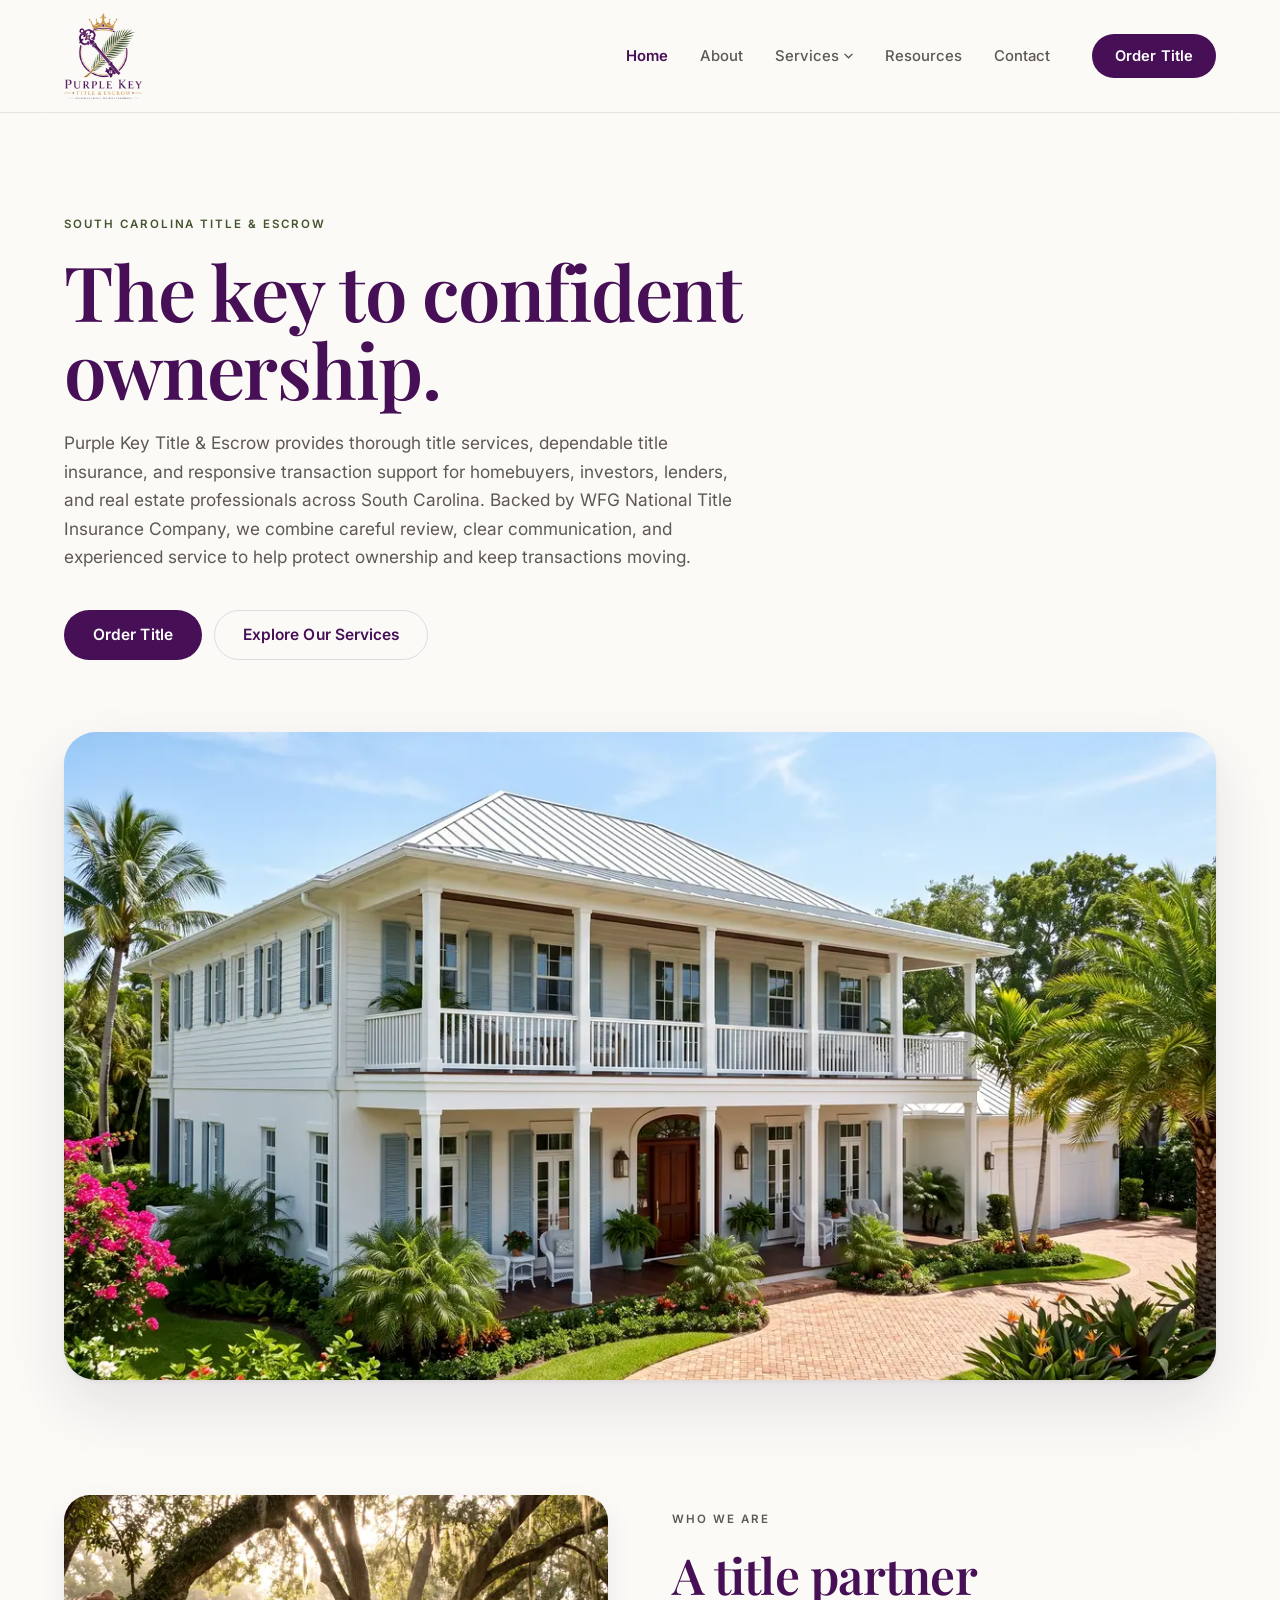
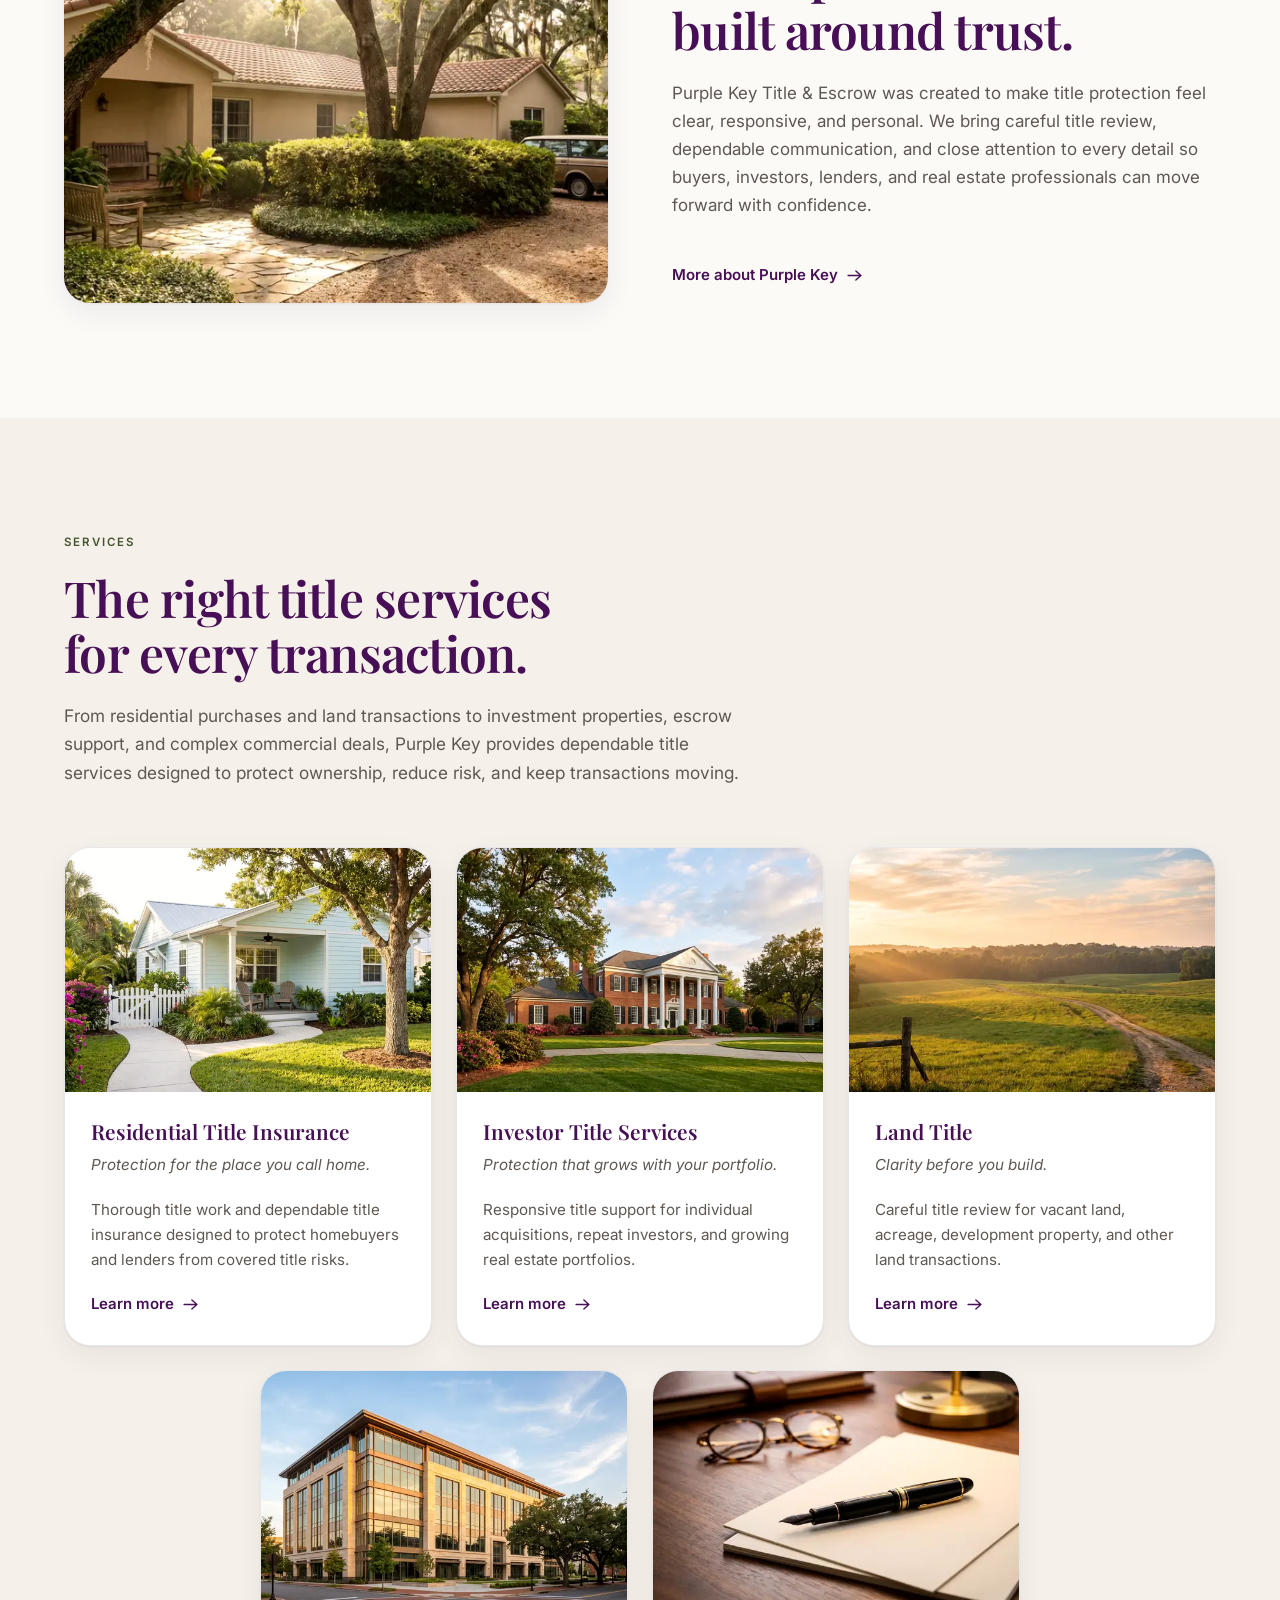
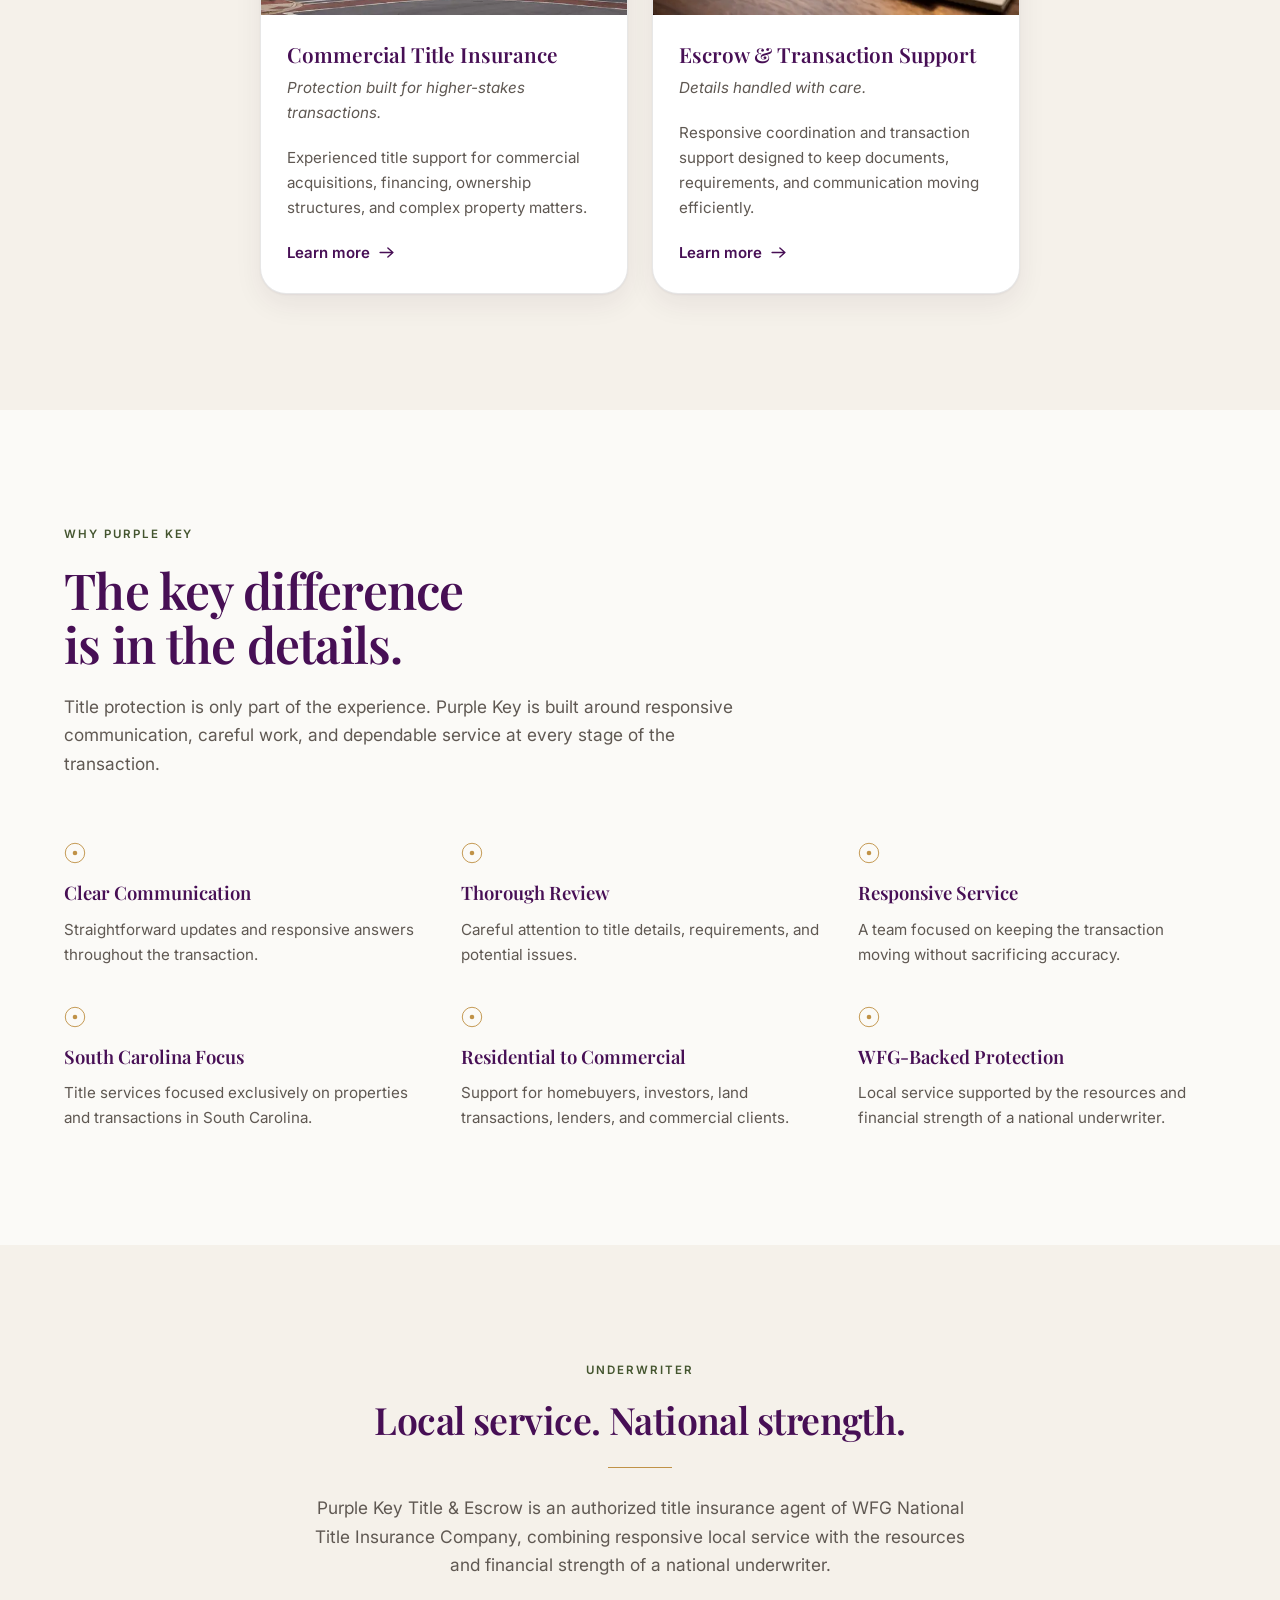
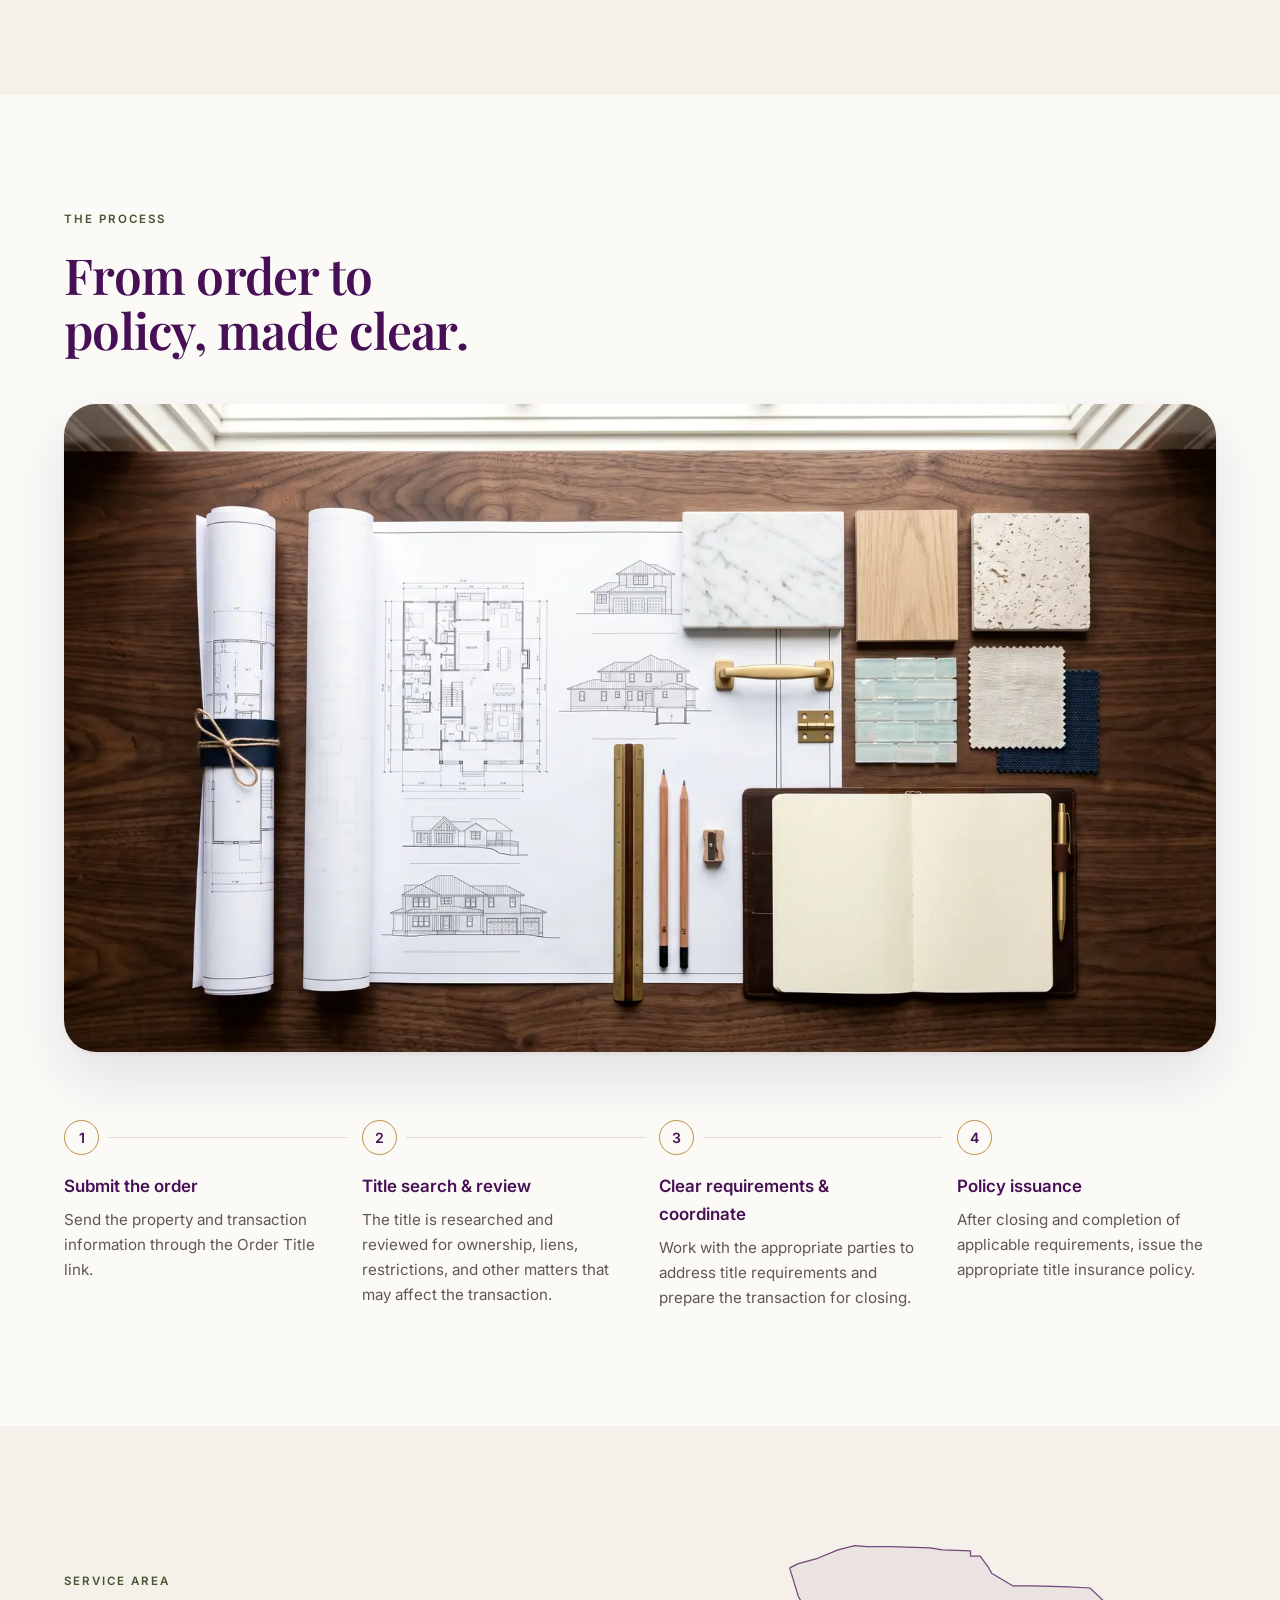
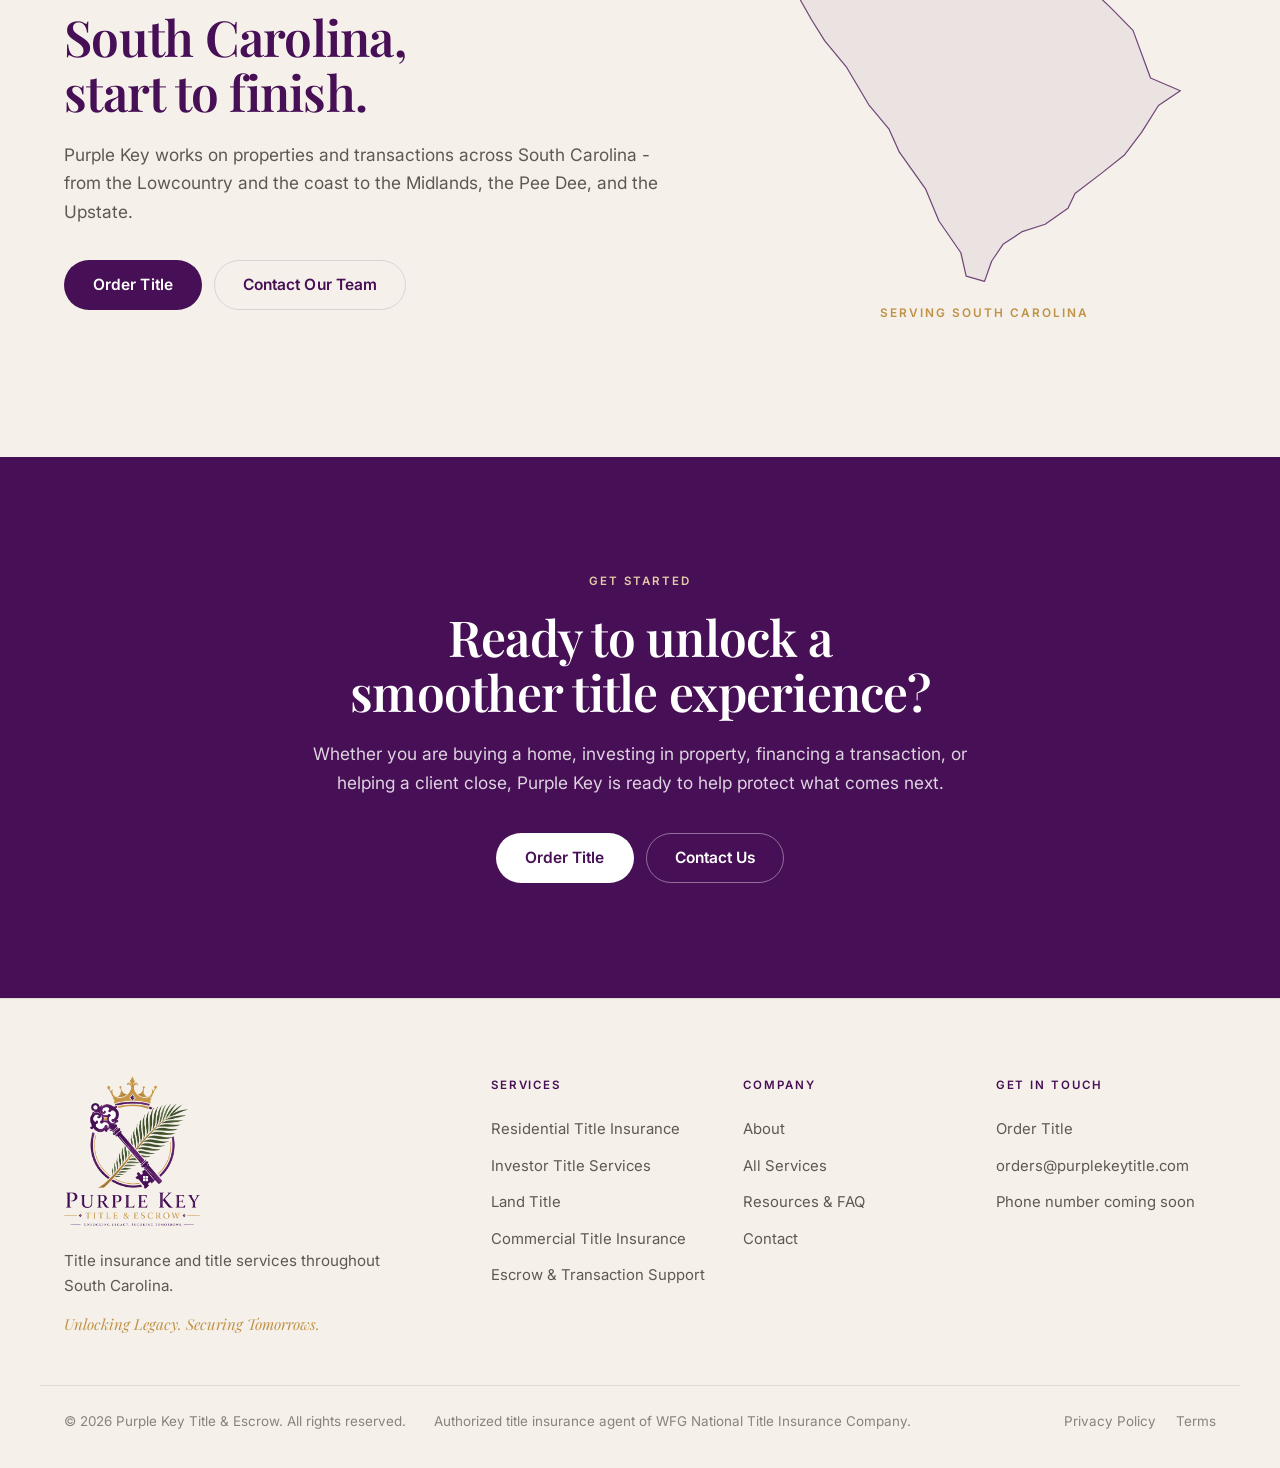
==== index.html @ 06367ff3 "Purple Key Title & Escrow — initial build South Carolina title agency site, built to the client deve" ====
<!DOCTYPE html>
<html lang="en">
<head>
<meta charset="utf-8">
<meta name="viewport" content="width=device-width, initial-scale=1">
<title>Purple Key Title &amp; Escrow | South Carolina Title Insurance</title>
<meta name="description" content="Purple Key Title &amp; Escrow provides title insurance and title services for homebuyers, investors, lenders, land, and commercial transactions throughout South Carolina.">
<link rel="canonical" href="https://purplekeytitle.com/">
<meta name="theme-color" content="#FBFAF7">
<meta property="og:type" content="website">
<meta property="og:site_name" content="Purple Key Title & Escrow">
<meta property="og:title" content="Purple Key Title &amp; Escrow | South Carolina Title Insurance">
<meta property="og:description" content="Purple Key Title &amp; Escrow provides title insurance and title services for homebuyers, investors, lenders, land, and commercial transactions throughout South Carolina.">
<meta property="og:url" content="https://purplekeytitle.com/">
<meta property="og:image" content="https://purplekeytitle.com/assets/img/og.jpg">
<meta name="twitter:card" content="summary_large_image">
<link rel="icon" href="assets/img/favicon.ico" sizes="any">
<link rel="icon" href="assets/img/icon-32.png" type="image/png">
<link rel="apple-touch-icon" href="assets/img/icon-180.png">
<link rel="manifest" href="site.webmanifest">
<link rel="preconnect" href="https://fonts.googleapis.com">
<link rel="preconnect" href="https://fonts.gstatic.com" crossorigin>
<link rel="stylesheet" href="https://fonts.googleapis.com/css2?family=Playfair+Display:wght@500;600;700&family=Inter:wght@400;500;600&display=swap">
<link rel="stylesheet" href="assets/style.css">
<script type="application/ld+json">{"@context": "https://schema.org", "@type": "ProfessionalService", "name": "Purple Key Title & Escrow", "description": "Title insurance and title services for residential, investor, land and commercial transactions throughout South Carolina.", "url": "https://purplekeytitle.com", "logo": "https://purplekeytitle.com/assets/img/logo-512.png", "image": "https://purplekeytitle.com/assets/img/og.jpg", "email": "orders@purplekeytitle.com", "areaServed": {"@type": "State", "name": "South Carolina"}, "serviceType": ["Residential Title Insurance", "Investor Title Services", "Land Title", "Commercial Title Insurance", "Escrow & Transaction Support"]}</script>
</head>
<body>
<a class="skip" href="#main">Skip to content</a>
<header class="site-head" id="head">
  <div class="wrap head-in">
    <a class="brand" href="index.html" aria-label="Purple Key Title & Escrow - home">
      <img src="assets/img/logo-512.png" alt="Purple Key Title & Escrow" width="463" height="512">
    </a>
    <nav class="nav" aria-label="Primary">
      <a href="index.html" aria-current="page">Home</a><a href="about.html">About</a>
      <div class="has-dd">
        <button class="dd-btn" aria-expanded="false" aria-haspopup="true">Services<svg viewBox="0 0 10 6" aria-hidden="true"><path d="M1 1l4 4 4-4" fill="none" stroke="currentColor" stroke-width="1.4" stroke-linecap="round"/></svg></button>
        <div class="dd" role="menu">
          <a href="services.html" role="menuitem" class="dd-all"><span class="dd-t">All title services</span><span class="dd-d">An overview of everything Purple Key handles.</span></a>
          <a href="residential-title-insurance.html" role="menuitem"><span class="dd-t">Residential Title Insurance</span><span class="dd-d">Protection for the place you call home.</span></a><a href="investor-title-services.html" role="menuitem"><span class="dd-t">Investor Title Services</span><span class="dd-d">Protection that grows with your portfolio.</span></a><a href="land-title.html" role="menuitem"><span class="dd-t">Land Title</span><span class="dd-d">Clarity before you build.</span></a><a href="commercial-title-insurance.html" role="menuitem"><span class="dd-t">Commercial Title Insurance</span><span class="dd-d">Protection built for higher-stakes transactions.</span></a><a href="escrow-transaction-support.html" role="menuitem"><span class="dd-t">Escrow & Transaction Support</span><span class="dd-d">Details handled with care.</span></a>
        </div>
      </div>
      <a href="resources.html">Resources</a><a href="contact.html">Contact</a>
    </nav>
    <a class="btn btn-p head-cta" href="mailto:orders@purplekeytitle.com?subject=Title%20Order%20Request&body=Please%20open%20a%20new%20title%20order.%0A%0AContact%20name%3A%0ACompany%20/%20firm%3A%0AEmail%3A%0APhone%3A%0AProperty%20address%3A%0ACounty%3A%0ATransaction%20type%20%28Purchase%20/%20Refinance%20/%20Cash%20/%20Commercial%20/%20Land%20/%20Other%29%3A%0ARole%20%28Buyer%20/%20Seller%20/%20Realtor%20/%20Lender%20/%20Investor%20/%20Attorney%20/%20Other%29%3A%0ARequested%20service%3A%0ATarget%20closing%20date%3A%0ANotes%20/%20special%20instructions%3A%0A%0AFor%20your%20security%2C%20please%20do%20not%20send%20Social%20Security%20numbers%2C%20bank%20account%0Anumbers%2C%20wire%20instructions%20or%20other%20sensitive%20financial%20details%20by%20email.%0A">Order Title</a>
    <button class="burger" aria-label="Open menu" aria-expanded="false"><span></span><span></span></button>
  </div>
  <div class="mobile" hidden>
    <nav aria-label="Mobile"><a href="index.html">Home</a><a href="about.html">About</a><a href="services.html">Services</a><a class="sub" href="residential-title-insurance.html">Residential Title Insurance</a><a class="sub" href="investor-title-services.html">Investor Title Services</a><a class="sub" href="land-title.html">Land Title</a><a class="sub" href="commercial-title-insurance.html">Commercial Title Insurance</a><a class="sub" href="escrow-transaction-support.html">Escrow & Transaction Support</a><a href="resources.html">Resources</a><a href="contact.html">Contact</a></nav>
    <a class="btn btn-p btn-block" href="mailto:orders@purplekeytitle.com?subject=Title%20Order%20Request&body=Please%20open%20a%20new%20title%20order.%0A%0AContact%20name%3A%0ACompany%20/%20firm%3A%0AEmail%3A%0APhone%3A%0AProperty%20address%3A%0ACounty%3A%0ATransaction%20type%20%28Purchase%20/%20Refinance%20/%20Cash%20/%20Commercial%20/%20Land%20/%20Other%29%3A%0ARole%20%28Buyer%20/%20Seller%20/%20Realtor%20/%20Lender%20/%20Investor%20/%20Attorney%20/%20Other%29%3A%0ARequested%20service%3A%0ATarget%20closing%20date%3A%0ANotes%20/%20special%20instructions%3A%0A%0AFor%20your%20security%2C%20please%20do%20not%20send%20Social%20Security%20numbers%2C%20bank%20account%0Anumbers%2C%20wire%20instructions%20or%20other%20sensitive%20financial%20details%20by%20email.%0A">Order Title</a>
  </div>
</header>
<main id="main">

<section class="hero">
  <div class="wrap">
    <p class="eyebrow">South Carolina Title &amp; Escrow</p>
    <h1 class="h-hero">The key to confident ownership.</h1>
    <p class="lede">Purple Key Title &amp; Escrow provides thorough title services, dependable title
      insurance, and responsive transaction support for homebuyers, investors, lenders, and real estate
      professionals across South Carolina. Backed by WFG National Title Insurance Company, we combine careful review, clear
      communication, and experienced service to help protect ownership and keep transactions moving.</p>
    <div class="btns">
      <a class="btn btn-p" href="mailto:orders@purplekeytitle.com?subject=Title%20Order%20Request&body=Please%20open%20a%20new%20title%20order.%0A%0AContact%20name%3A%0ACompany%20/%20firm%3A%0AEmail%3A%0APhone%3A%0AProperty%20address%3A%0ACounty%3A%0ATransaction%20type%20%28Purchase%20/%20Refinance%20/%20Cash%20/%20Commercial%20/%20Land%20/%20Other%29%3A%0ARole%20%28Buyer%20/%20Seller%20/%20Realtor%20/%20Lender%20/%20Investor%20/%20Attorney%20/%20Other%29%3A%0ARequested%20service%3A%0ATarget%20closing%20date%3A%0ANotes%20/%20special%20instructions%3A%0A%0AFor%20your%20security%2C%20please%20do%20not%20send%20Social%20Security%20numbers%2C%20bank%20account%0Anumbers%2C%20wire%20instructions%20or%20other%20sensitive%20financial%20details%20by%20email.%0A">Order Title</a>
      <a class="btn btn-o" href="services.html">Explore Our Services</a>
    </div>
  </div>
  <div class="wrap hero-media">
    <picture class="hero-img"><source type="image/webp" srcset="assets/img/hero-800.webp 800w, assets/img/hero-1200.webp 1200w, assets/img/hero-1800.webp 1800w" sizes="(max-width: 1240px) 94vw, 1200px"><img src="assets/img/hero-1800.jpg" srcset="assets/img/hero-800.jpg 800w, assets/img/hero-1200.jpg 1200w, assets/img/hero-1800.jpg 1800w" sizes="(max-width: 1240px) 94vw, 1200px" alt="A white South Carolina Lowcountry home with double porches, a standing seam metal roof and a brick paver drive" width="1800" height="1012" fetchpriority="high"></picture>
  </div>
</section>

<section class="sec">
  <div class="wrap split">
    <div class="split-media reveal"><picture class="rounded"><source type="image/webp" srcset="assets/img/about-600.webp 600w, assets/img/about-900.webp 900w, assets/img/about-1400.webp 1400w" sizes="(max-width: 900px) 92vw, 46vw"><img src="assets/img/about-1400.jpg" srcset="assets/img/about-600.jpg 600w, assets/img/about-900.jpg 900w, assets/img/about-1400.jpg 1400w" sizes="(max-width: 900px) 92vw, 46vw" alt="Live oaks draped with Spanish moss shading a South Carolina home on a quiet morning" width="1400" height="1050" loading="lazy" decoding="async"></picture></div>
    <div class="split-copy reveal">
      <p class="eyebrow">Who we are</p>
      <h2 class="h-xl">A title partner built around trust.</h2>
      <p>Purple Key Title &amp; Escrow was created to make title protection feel clear, responsive, and
        personal. We bring careful title review, dependable communication, and close attention to every
        detail so buyers, investors, lenders, and real estate professionals can move forward with
        confidence.</p>
      <a class="arrow link" href="about.html">More about Purple Key<svg viewBox="0 0 16 12" aria-hidden="true"><path d="M9.5 1L15 6l-5.5 5M15 6H1" fill="none" stroke="currentColor" stroke-width="1.5" stroke-linecap="round" stroke-linejoin="round"/></svg></a>
    </div>
  </div>
</section>

<section class="sec band">
  <div class="wrap">
    <p class="eyebrow">Services</p>
    <h2 class="h-xl">The right title services for every transaction.</h2>
    <p class="lede">From residential purchases and land transactions to investment properties, escrow
      support, and complex commercial deals, Purple Key provides dependable title services designed to
      protect ownership, reduce risk, and keep transactions moving.</p>
  </div>
  <div class="wrap svc-grid">
    <a class="svc-card reveal" href="residential-title-insurance.html">
      <picture class="svc-img"><source type="image/webp" srcset="assets/img/residential-600.webp 600w, assets/img/residential-800.webp 800w, assets/img/residential-1200.webp 1200w" sizes="(max-width: 700px) 92vw, (max-width: 1080px) 46vw, 30vw"><img src="assets/img/residential-1200.jpg" srcset="assets/img/residential-600.jpg 600w, assets/img/residential-800.jpg 800w, assets/img/residential-1200.jpg 1200w" sizes="(max-width: 700px) 92vw, (max-width: 1080px) 46vw, 30vw" alt="A pale blue South Carolina cottage with a metal roof, white picket fence and flowering shrubs along the front walk" width="1200" height="800" loading="lazy" decoding="async"></picture>
      <div class="svc-body">
        <h3>Residential Title Insurance</h3>
        <p class="svc-sub">Protection for the place you call home.</p>
        <p>Thorough title work and dependable title insurance designed to protect homebuyers and lenders from covered title risks.</p>
        <span class="arrow">Learn more<svg viewBox="0 0 16 12" aria-hidden="true"><path d="M9.5 1L15 6l-5.5 5M15 6H1" fill="none" stroke="currentColor" stroke-width="1.5" stroke-linecap="round" stroke-linejoin="round"/></svg></span>
      </div>
    </a>
    <a class="svc-card reveal" href="investor-title-services.html">
      <picture class="svc-img"><source type="image/webp" srcset="assets/img/investors-600.webp 600w, assets/img/investors-800.webp 800w, assets/img/investors-1200.webp 1200w" sizes="(max-width: 700px) 92vw, (max-width: 1080px) 46vw, 30vw"><img src="assets/img/investors-1200.jpg" srcset="assets/img/investors-600.jpg 600w, assets/img/investors-800.jpg 800w, assets/img/investors-1200.jpg 1200w" sizes="(max-width: 700px) 92vw, (max-width: 1080px) 46vw, 30vw" alt="A brick South Carolina home with white columns, azaleas in bloom and mature oaks along a circular drive" width="1200" height="800" loading="lazy" decoding="async"></picture>
      <div class="svc-body">
        <h3>Investor Title Services</h3>
        <p class="svc-sub">Protection that grows with your portfolio.</p>
        <p>Responsive title support for individual acquisitions, repeat investors, and growing real estate portfolios.</p>
        <span class="arrow">Learn more<svg viewBox="0 0 16 12" aria-hidden="true"><path d="M9.5 1L15 6l-5.5 5M15 6H1" fill="none" stroke="currentColor" stroke-width="1.5" stroke-linecap="round" stroke-linejoin="round"/></svg></span>
      </div>
    </a>
    <a class="svc-card reveal" href="land-title.html">
      <picture class="svc-img"><source type="image/webp" srcset="assets/img/land-600.webp 600w, assets/img/land-800.webp 800w, assets/img/land-1200.webp 1200w" sizes="(max-width: 700px) 92vw, (max-width: 1080px) 46vw, 30vw"><img src="assets/img/land-1200.jpg" srcset="assets/img/land-600.jpg 600w, assets/img/land-800.jpg 800w, assets/img/land-1200.jpg 1200w" sizes="(max-width: 700px) 92vw, (max-width: 1080px) 46vw, 30vw" alt="Rolling Upstate South Carolina pasture at sunrise with a split-rail fence and a dirt track running toward the treeline" width="1200" height="800" loading="lazy" decoding="async"></picture>
      <div class="svc-body">
        <h3>Land Title</h3>
        <p class="svc-sub">Clarity before you build.</p>
        <p>Careful title review for vacant land, acreage, development property, and other land transactions.</p>
        <span class="arrow">Learn more<svg viewBox="0 0 16 12" aria-hidden="true"><path d="M9.5 1L15 6l-5.5 5M15 6H1" fill="none" stroke="currentColor" stroke-width="1.5" stroke-linecap="round" stroke-linejoin="round"/></svg></span>
      </div>
    </a>
    <a class="svc-card reveal" href="commercial-title-insurance.html">
      <picture class="svc-img"><source type="image/webp" srcset="assets/img/commercial-600.webp 600w, assets/img/commercial-800.webp 800w, assets/img/commercial-1200.webp 1200w" sizes="(max-width: 700px) 92vw, (max-width: 1080px) 46vw, 30vw"><img src="assets/img/commercial-1200.jpg" srcset="assets/img/commercial-600.jpg 600w, assets/img/commercial-800.jpg 800w, assets/img/commercial-1200.jpg 1200w" sizes="(max-width: 700px) 92vw, (max-width: 1080px) 46vw, 30vw" alt="A stone and glass commercial office building on a South Carolina corner at golden hour, framed by mature oaks" width="1200" height="800" loading="lazy" decoding="async"></picture>
      <div class="svc-body">
        <h3>Commercial Title Insurance</h3>
        <p class="svc-sub">Protection built for higher-stakes transactions.</p>
        <p>Experienced title support for commercial acquisitions, financing, ownership structures, and complex property matters.</p>
        <span class="arrow">Learn more<svg viewBox="0 0 16 12" aria-hidden="true"><path d="M9.5 1L15 6l-5.5 5M15 6H1" fill="none" stroke="currentColor" stroke-width="1.5" stroke-linecap="round" stroke-linejoin="round"/></svg></span>
      </div>
    </a>
    <a class="svc-card reveal" href="escrow-transaction-support.html">
      <picture class="svc-img"><source type="image/webp" srcset="assets/img/escrow-600.webp 600w, assets/img/escrow-800.webp 800w, assets/img/escrow-1200.webp 1200w" sizes="(max-width: 700px) 92vw, (max-width: 1080px) 46vw, 30vw"><img src="assets/img/escrow-1200.jpg" srcset="assets/img/escrow-600.jpg 600w, assets/img/escrow-800.jpg 800w, assets/img/escrow-1200.jpg 1200w" sizes="(max-width: 700px) 92vw, (max-width: 1080px) 46vw, 30vw" alt="A fountain pen resting on cream paper beside reading glasses and a brass desk lamp" width="1200" height="800" loading="lazy" decoding="async"></picture>
      <div class="svc-body">
        <h3>Escrow & Transaction Support</h3>
        <p class="svc-sub">Details handled with care.</p>
        <p>Responsive coordination and transaction support designed to keep documents, requirements, and communication moving efficiently.</p>
        <span class="arrow">Learn more<svg viewBox="0 0 16 12" aria-hidden="true"><path d="M9.5 1L15 6l-5.5 5M15 6H1" fill="none" stroke="currentColor" stroke-width="1.5" stroke-linecap="round" stroke-linejoin="round"/></svg></span>
      </div>
    </a>
  </div>
</section>

<section class="sec">
  <div class="wrap">
    <p class="eyebrow">Why Purple Key</p>
    <h2 class="h-xl">The key difference is in the details.</h2>
    <p class="lede">Title protection is only part of the experience. Purple Key is built around
      responsive communication, careful work, and dependable service at every stage of the
      transaction.</p>
  </div>
  <div class="wrap benefits">
      <div class="benefit reveal">
        <span class="arc" aria-hidden="true"><svg viewBox="0 0 24 24"><circle cx="12" cy="12" r="10.6" fill="none" stroke="currentColor" stroke-width="1"/><circle cx="12" cy="12" r="2.5" fill="currentColor"/></svg></span>
        <h3>Clear Communication</h3><p>Straightforward updates and responsive answers throughout the transaction.</p>
      </div>
      <div class="benefit reveal">
        <span class="arc" aria-hidden="true"><svg viewBox="0 0 24 24"><circle cx="12" cy="12" r="10.6" fill="none" stroke="currentColor" stroke-width="1"/><circle cx="12" cy="12" r="2.5" fill="currentColor"/></svg></span>
        <h3>Thorough Review</h3><p>Careful attention to title details, requirements, and potential issues.</p>
      </div>
      <div class="benefit reveal">
        <span class="arc" aria-hidden="true"><svg viewBox="0 0 24 24"><circle cx="12" cy="12" r="10.6" fill="none" stroke="currentColor" stroke-width="1"/><circle cx="12" cy="12" r="2.5" fill="currentColor"/></svg></span>
        <h3>Responsive Service</h3><p>A team focused on keeping the transaction moving without sacrificing accuracy.</p>
      </div>
      <div class="benefit reveal">
        <span class="arc" aria-hidden="true"><svg viewBox="0 0 24 24"><circle cx="12" cy="12" r="10.6" fill="none" stroke="currentColor" stroke-width="1"/><circle cx="12" cy="12" r="2.5" fill="currentColor"/></svg></span>
        <h3>South Carolina Focus</h3><p>Title services focused exclusively on properties and transactions in South Carolina.</p>
      </div>
      <div class="benefit reveal">
        <span class="arc" aria-hidden="true"><svg viewBox="0 0 24 24"><circle cx="12" cy="12" r="10.6" fill="none" stroke="currentColor" stroke-width="1"/><circle cx="12" cy="12" r="2.5" fill="currentColor"/></svg></span>
        <h3>Residential to Commercial</h3><p>Support for homebuyers, investors, land transactions, lenders, and commercial clients.</p>
      </div>
      <div class="benefit reveal">
        <span class="arc" aria-hidden="true"><svg viewBox="0 0 24 24"><circle cx="12" cy="12" r="10.6" fill="none" stroke="currentColor" stroke-width="1"/><circle cx="12" cy="12" r="2.5" fill="currentColor"/></svg></span>
        <h3>WFG-Backed Protection</h3><p>Local service supported by the resources and financial strength of a national underwriter.</p>
      </div>
  </div>
</section>

<section class="sec band uw">
  <div class="wrap narrow center">
    <p class="eyebrow">Underwriter</p>
    <h2 class="h-lg">Local service. National strength.</h2>
    <span class="rule" aria-hidden="true"></span>
    <p class="lede">Purple Key Title &amp; Escrow is an authorized title insurance agent of WFG National Title Insurance Company,
      combining responsive local service with the resources and financial strength of a national
      underwriter.</p>
  </div>
</section>

<section class="sec">
  <div class="wrap">
    <p class="eyebrow">The process</p>
    <h2 class="h-xl">From order to policy, made clear.</h2>
  </div>
  <div class="wrap proc-media reveal"><picture class="proc-img"><source type="image/webp" srcset="assets/img/process-700.webp 700w, assets/img/process-1000.webp 1000w, assets/img/process-1600.webp 1600w" sizes="(max-width: 1240px) 94vw, 1200px"><img src="assets/img/process-1600.jpg" srcset="assets/img/process-700.jpg 700w, assets/img/process-1000.jpg 1000w, assets/img/process-1600.jpg 1600w" sizes="(max-width: 1240px) 94vw, 1200px" alt="Architectural drawings laid out on a walnut table with stone, wood and tile samples" width="1600" height="900" loading="lazy" decoding="async"></picture></div>
  <div class="wrap">
    <ol class="steps-row">
      <li class="step reveal"><span class="step-n">1</span>
        <h3>Submit the order</h3><p>Send the property and transaction information through the Order Title link.</p></li>
      <li class="step reveal"><span class="step-n">2</span>
        <h3>Title search &amp; review</h3><p>The title is researched and reviewed for ownership, liens, restrictions, and other matters that may affect the transaction.</p></li>
      <li class="step reveal"><span class="step-n">3</span>
        <h3>Clear requirements &amp; coordinate</h3><p>Work with the appropriate parties to address title requirements and prepare the transaction for closing.</p></li>
      <li class="step reveal"><span class="step-n">4</span>
        <h3>Policy issuance</h3><p>After closing and completion of applicable requirements, issue the appropriate title insurance policy.</p></li>
    </ol>
  </div>
</section>

<section class="sec band">
  <div class="wrap coverage">
    <div class="cov-copy reveal">
      <p class="eyebrow">Service area</p>
      <h2 class="h-xl">South Carolina, start to finish.</h2>
      <p class="lede">Purple Key works on properties and transactions across South Carolina - from the
        Lowcountry and the coast to the Midlands, the Pee Dee, and the Upstate.</p>
      <div class="btns">
        <a class="btn btn-p" href="mailto:orders@purplekeytitle.com?subject=Title%20Order%20Request&body=Please%20open%20a%20new%20title%20order.%0A%0AContact%20name%3A%0ACompany%20/%20firm%3A%0AEmail%3A%0APhone%3A%0AProperty%20address%3A%0ACounty%3A%0ATransaction%20type%20%28Purchase%20/%20Refinance%20/%20Cash%20/%20Commercial%20/%20Land%20/%20Other%29%3A%0ARole%20%28Buyer%20/%20Seller%20/%20Realtor%20/%20Lender%20/%20Investor%20/%20Attorney%20/%20Other%29%3A%0ARequested%20service%3A%0ATarget%20closing%20date%3A%0ANotes%20/%20special%20instructions%3A%0A%0AFor%20your%20security%2C%20please%20do%20not%20send%20Social%20Security%20numbers%2C%20bank%20account%0Anumbers%2C%20wire%20instructions%20or%20other%20sensitive%20financial%20details%20by%20email.%0A">Order Title</a>
        <a class="btn btn-o" href="contact.html">Contact Our Team</a>
      </div>
    </div>
    <div class="cov-map reveal" aria-hidden="true">
      <svg viewBox="0 0 520 449" role="img" aria-label="Outline of the state of South Carolina">
        <path d="M 6.0 34.9 L 17.4 29.4 L 42.5 22.5 L 68.8 11.5 L 90.5 6.0 L 106.5 7.4 L 137.3 7.4 L 188.7 8.8 L 204.6 11.5 L 241.2 12.9 L 241.2 19.8 L 253.7 19.8 L 264.0 33.5 L 268.6 41.8 L 296.0 58.3 L 323.4 58.3 L 369.0 59.7 L 396.4 61.1 L 422.7 85.9 L 452.4 116.2 L 475.2 178.1 L 514.0 194.7 L 485.5 213.9 L 463.8 248.4 L 440.9 278.6 L 411.3 302.1 L 377.0 328.2 L 367.9 347.5 L 338.2 368.2 L 308.5 377.8 L 283.4 394.3 L 268.6 416.3 L 259.4 442.5 L 235.5 435.6 L 228.6 405.3 L 200.1 364.0 L 182.9 322.7 L 148.7 274.5 L 135.0 244.2 L 108.7 212.6 L 80.2 164.4 L 51.7 129.9 L 34.5 102.4 L 17.4 72.1 Z" class="sc-fill"/>
        <path d="M 6.0 34.9 L 17.4 29.4 L 42.5 22.5 L 68.8 11.5 L 90.5 6.0 L 106.5 7.4 L 137.3 7.4 L 188.7 8.8 L 204.6 11.5 L 241.2 12.9 L 241.2 19.8 L 253.7 19.8 L 264.0 33.5 L 268.6 41.8 L 296.0 58.3 L 323.4 58.3 L 369.0 59.7 L 396.4 61.1 L 422.7 85.9 L 452.4 116.2 L 475.2 178.1 L 514.0 194.7 L 485.5 213.9 L 463.8 248.4 L 440.9 278.6 L 411.3 302.1 L 377.0 328.2 L 367.9 347.5 L 338.2 368.2 L 308.5 377.8 L 283.4 394.3 L 268.6 416.3 L 259.4 442.5 L 235.5 435.6 L 228.6 405.3 L 200.1 364.0 L 182.9 322.7 L 148.7 274.5 L 135.0 244.2 L 108.7 212.6 L 80.2 164.4 L 51.7 129.9 L 34.5 102.4 L 17.4 72.1 Z" class="sc-line"/>
      </svg>
      <p class="cov-cap">Serving South Carolina</p>
    </div>
  </div>
</section>

</main>
<section class="band-cta reveal">
  <div class="wrap narrow center">
    <p class="eyebrow on-dark">Get started</p>
    <h2 class="h-xl on-dark">Ready to unlock a smoother title experience?</h2>
    <p class="lede on-dark">Whether you are buying a home, investing in property, financing a
      transaction, or helping a client close, Purple Key is ready to help protect what comes next.</p>
    <div class="btns center-btns">
      <a class="btn btn-light" href="mailto:orders@purplekeytitle.com?subject=Title%20Order%20Request&body=Please%20open%20a%20new%20title%20order.%0A%0AContact%20name%3A%0ACompany%20/%20firm%3A%0AEmail%3A%0APhone%3A%0AProperty%20address%3A%0ACounty%3A%0ATransaction%20type%20%28Purchase%20/%20Refinance%20/%20Cash%20/%20Commercial%20/%20Land%20/%20Other%29%3A%0ARole%20%28Buyer%20/%20Seller%20/%20Realtor%20/%20Lender%20/%20Investor%20/%20Attorney%20/%20Other%29%3A%0ARequested%20service%3A%0ATarget%20closing%20date%3A%0ANotes%20/%20special%20instructions%3A%0A%0AFor%20your%20security%2C%20please%20do%20not%20send%20Social%20Security%20numbers%2C%20bank%20account%0Anumbers%2C%20wire%20instructions%20or%20other%20sensitive%20financial%20details%20by%20email.%0A">Order Title</a>
      <a class="btn btn-ghost-light" href="contact.html">Contact Us</a>
    </div>
  </div>
</section>
<footer class="site-foot">
  <div class="wrap foot-in">
    <div class="foot-brand">
      <img src="assets/img/logo-512.png" alt="Purple Key Title & Escrow" width="463" height="512" loading="lazy">
      <p class="foot-line">Title insurance and title services throughout South Carolina.</p>
      <p class="foot-tag">Unlocking Legacy. Securing Tomorrows.</p>
    </div>
    <div class="foot-cols">
      <div><h3>Services</h3><a href="residential-title-insurance.html">Residential Title Insurance</a><a href="investor-title-services.html">Investor Title Services</a><a href="land-title.html">Land Title</a><a href="commercial-title-insurance.html">Commercial Title Insurance</a><a href="escrow-transaction-support.html">Escrow & Transaction Support</a></div>
      <div><h3>Company</h3>
        <a href="about.html">About</a>
        <a href="services.html">All Services</a>
        <a href="resources.html">Resources &amp; FAQ</a>
        <a href="contact.html">Contact</a>
      </div>
      <div><h3>Get in touch</h3>
        <a href="mailto:orders@purplekeytitle.com?subject=Title%20Order%20Request&body=Please%20open%20a%20new%20title%20order.%0A%0AContact%20name%3A%0ACompany%20/%20firm%3A%0AEmail%3A%0APhone%3A%0AProperty%20address%3A%0ACounty%3A%0ATransaction%20type%20%28Purchase%20/%20Refinance%20/%20Cash%20/%20Commercial%20/%20Land%20/%20Other%29%3A%0ARole%20%28Buyer%20/%20Seller%20/%20Realtor%20/%20Lender%20/%20Investor%20/%20Attorney%20/%20Other%29%3A%0ARequested%20service%3A%0ATarget%20closing%20date%3A%0ANotes%20/%20special%20instructions%3A%0A%0AFor%20your%20security%2C%20please%20do%20not%20send%20Social%20Security%20numbers%2C%20bank%20account%0Anumbers%2C%20wire%20instructions%20or%20other%20sensitive%20financial%20details%20by%20email.%0A">Order Title</a>
        <a href="mailto:orders@purplekeytitle.com">orders@purplekeytitle.com</a>
        <span class="muted">Phone number coming soon</span>
      </div>
    </div>
  </div>
  <div class="wrap foot-bar">
    <p>&copy; 2026 Purple Key Title & Escrow. All rights reserved.</p>
    <p class="foot-uw">Authorized title insurance agent of WFG National Title Insurance Company.</p>
    <p class="foot-legal"><a href="privacy.html">Privacy Policy</a><a href="terms.html">Terms</a></p>
  </div>
</footer>
<script src="assets/main.js" defer></script>
</body>
</html>
---- assets/style.css ----
/* Purple Key Title & Escrow
   ------------------------------------------------------------------
   Palette and type come straight from the brand spec. The site stays
   restrained on purpose so the supplied logo has room to carry the
   crown, key and palmetto on its own.
   ------------------------------------------------------------------ */

:root{
  --purple:#470F55;
  --purple-700:#5B2069;
  --purple-900:#310A3C;
  --gold:#C09247;
  --gold-soft:#E2CDA6;
  --gold-wash:#F3E9D8;
  --green:#44552F;
  --ivory:#FBFAF7;
  --band:#F5F1EA;
  --stone:#EDE7DD;
  --ink:#282828;
  --ink-2:#5F5852;
  --ink-3:#8A827B;
  --line:rgba(40,40,40,.11);
  --line-2:rgba(71,15,85,.14);

  --r:18px;
  --r-lg:26px;
  --r-xl:32px;

  --shadow:0 1px 2px rgba(40,20,50,.05), 0 10px 28px rgba(50,25,60,.07);
  --shadow-lg:0 2px 4px rgba(40,20,50,.05), 0 26px 60px rgba(50,25,60,.11);

  --sans:'Inter',-apple-system,BlinkMacSystemFont,'Segoe UI',Roboto,Helvetica,Arial,sans-serif;
  --serif:'Playfair Display',Georgia,'Times New Roman',serif;

  --head-h:112px;
  --gut:24px;
  --sec:clamp(72px,9vw,128px);
}

*,*::before,*::after{box-sizing:border-box}
html{-webkit-text-size-adjust:100%;scroll-behavior:smooth}
@media (prefers-reduced-motion:reduce){html{scroll-behavior:auto}}

body{
  margin:0;
  background:var(--ivory);
  color:var(--ink);
  font-family:var(--sans);
  font-size:17px;
  line-height:1.65;
  -webkit-font-smoothing:antialiased;
  -moz-osx-font-smoothing:grayscale;
  overflow-x:hidden;
}

img,svg,picture{display:block;max-width:100%}
img{height:auto}
a{color:inherit}

.skip{
  position:absolute;left:-9999px;top:0;z-index:200;
  background:var(--purple);color:#fff;padding:12px 20px;border-radius:0 0 12px 0;
  font-size:.9rem;font-weight:600;text-decoration:none;
}
.skip:focus{left:0}

:focus-visible{outline:2.5px solid var(--purple);outline-offset:3px;border-radius:6px}

.wrap{width:100%;max-width:1200px;margin:0 auto;padding:0 var(--gut)}
.wrap.narrow{max-width:820px}
.center{text-align:center}

/* ---------- type ---------- */
.h-hero,.h-xl,.h-lg{
  font-family:var(--serif);
  font-weight:600;
  color:var(--purple);
  letter-spacing:-.015em;
  margin:0;
  text-wrap:balance;
}
.h-hero{font-size:clamp(2.6rem,6.4vw,4.75rem);line-height:1.02;max-width:15ch}
.center .h-hero,.center .h-xl,.center .h-lg{max-width:none;margin-left:auto;margin-right:auto}
.h-xl{font-size:clamp(2rem,4vw,3.1rem);line-height:1.1;max-width:19ch}
.h-lg{font-size:clamp(1.65rem,3vw,2.35rem);line-height:1.16;max-width:24ch}

.eyebrow{
  font-size:.72rem;font-weight:600;letter-spacing:.17em;text-transform:uppercase;
  color:var(--green);margin:0 0 18px;
}
.eyebrow.on-dark{color:var(--gold-soft)}

.lede{
  font-size:clamp(1.03rem,1.35vw,1.19rem);
  line-height:1.65;color:var(--ink-2);
  max-width:62ch;margin:22px 0 0;
}
.measure{max-width:800px}
.split-copy .h-xl,.split-copy .h-lg{max-width:none}
.center .lede{margin-left:auto;margin-right:auto}
.lede.on-dark{color:rgba(255,255,255,.82)}
.h-xl.on-dark,.h-lg.on-dark{color:#fff}

p{margin:0 0 18px}
.fine{font-size:.9rem;line-height:1.6;color:var(--ink-3);max-width:70ch}
.muted{color:var(--ink-3)}

.tagline-quote{
  font-family:var(--serif);font-style:italic;font-size:1.18rem;
  color:var(--purple);border-left:2px solid var(--gold);
  padding-left:20px;margin-top:30px;
}

.rule{display:block;width:64px;height:1px;background:var(--gold);margin:26px auto}

/* ---------- buttons ---------- */
.btns{display:flex;flex-wrap:wrap;gap:12px;margin-top:34px}
.center-btns{justify-content:center}

.btn{
  display:inline-flex;align-items:center;justify-content:center;
  min-height:50px;padding:0 28px;border-radius:999px;
  font-size:.97rem;font-weight:600;letter-spacing:.005em;
  text-decoration:none;border:1.5px solid transparent;cursor:pointer;
  transition:background .22s ease,color .22s ease,border-color .22s ease,transform .22s ease;
}
.btn:hover{transform:translateY(-1px)}
.btn-p{background:var(--purple);color:#fff}
.btn-p:hover{background:var(--purple-700)}
.btn-o{background:transparent;color:var(--purple);border-color:var(--line-2)}
.btn-o:hover{border-color:var(--purple);background:rgba(71,15,85,.04)}
.btn-light{background:#fff;color:var(--purple)}
.btn-light:hover{background:var(--gold-wash)}
.btn-ghost-light{background:transparent;color:#fff;border-color:rgba(255,255,255,.4)}
.btn-ghost-light:hover{border-color:#fff;background:rgba(255,255,255,.1)}
.btn-block{display:flex;width:100%}

.arrow{
  display:inline-flex;align-items:center;gap:9px;
  font-size:.94rem;font-weight:600;color:var(--purple);text-decoration:none;
}
.arrow svg{width:15px;height:11px;transition:transform .24s ease}
.arrow:hover svg,a:hover .arrow svg{transform:translateX(4px)}
.link{margin-top:26px}

/* ---------- header ---------- */
.site-head{
  position:sticky;top:0;z-index:100;
  background:rgba(251,250,247,.78);
  -webkit-backdrop-filter:saturate(180%) blur(20px);
  backdrop-filter:saturate(180%) blur(20px);
  border-bottom:1px solid var(--line);
}
.head-in{
  display:flex;align-items:center;gap:28px;
  height:var(--head-h);
}
.brand{flex:0 0 auto;display:block;line-height:0}
.brand img{height:86px;width:auto}

.nav{display:flex;align-items:center;gap:4px;margin-left:auto}
.nav > a,.dd-btn{
  display:inline-flex;align-items:center;gap:5px;
  padding:10px 14px;border-radius:10px;
  font-size:.93rem;font-weight:500;color:var(--ink-2);
  text-decoration:none;background:none;border:0;cursor:pointer;
  font-family:inherit;white-space:nowrap;
  transition:color .18s ease,background .18s ease;
}
.nav > a:hover,.dd-btn:hover{color:var(--purple);background:rgba(71,15,85,.05)}
.nav > a[aria-current]{color:var(--purple);font-weight:600}
.dd-btn svg{width:9px;height:6px;transition:transform .22s ease}

.has-dd{position:relative}
.has-dd.open > .dd-btn{color:var(--purple);font-weight:600}
.dd{
  position:absolute;top:calc(100% + 10px);left:50%;transform:translate(-50%,8px);
  width:360px;padding:10px;
  background:#fff;border:1px solid var(--line);border-radius:var(--r-lg);
  box-shadow:var(--shadow-lg);
  opacity:0;visibility:hidden;pointer-events:none;
  transition:opacity .2s ease,transform .2s ease,visibility .2s;
}
.has-dd:hover .dd,.has-dd.show .dd{opacity:1;visibility:visible;pointer-events:auto;transform:translate(-50%,0)}
.has-dd:hover .dd-btn svg,.has-dd.show .dd-btn svg{transform:rotate(180deg)}
.dd a{
  display:block;padding:12px 14px;border-radius:14px;text-decoration:none;
  transition:background .16s ease;
}
.dd a:hover{background:var(--band)}
.dd-t{display:block;font-size:.93rem;font-weight:600;color:var(--purple)}
.dd-d{display:block;font-size:.83rem;color:var(--ink-3);margin-top:2px;line-height:1.45}
.dd-all{border-bottom:1px solid var(--line);border-radius:14px 14px 0 0;margin-bottom:6px;padding-bottom:14px}

.head-cta{flex:0 0 auto;min-height:44px;padding:0 22px;font-size:.92rem}

.burger{
  display:none;width:44px;height:44px;margin-left:auto;
  background:none;border:0;cursor:pointer;padding:0;
  flex-direction:column;align-items:center;justify-content:center;gap:6px;
}
.burger span{display:block;width:21px;height:1.6px;background:var(--purple);border-radius:2px;transition:transform .26s ease,opacity .2s ease}
.burger[aria-expanded="true"] span:first-child{transform:translateY(3.8px) rotate(45deg)}
.burger[aria-expanded="true"] span:last-child{transform:translateY(-3.8px) rotate(-45deg)}

.mobile{border-top:1px solid var(--line);padding:16px var(--gut) 28px;background:var(--ivory)}
.mobile nav{display:flex;flex-direction:column}
.mobile nav a{
  padding:14px 4px;font-size:1.05rem;font-weight:500;color:var(--ink);
  text-decoration:none;border-bottom:1px solid var(--line);
}
.mobile nav a.sub{padding-left:20px;font-size:.95rem;color:var(--ink-2)}
.mobile .btn{margin-top:22px}

/* ---------- sections ---------- */
.sec{padding:var(--sec) 0}
.sec.tight-top{padding-top:clamp(28px,4vw,52px)}
.band{background:var(--band)}

.hero{padding:clamp(56px,8vw,104px) 0 0}
.hero .btns{margin-top:38px}
.hero-media{margin-top:clamp(44px,6vw,72px)}
.hero-img img{
  width:100%;border-radius:var(--r-xl);box-shadow:var(--shadow-lg);
  background:var(--stone);
}

.page-hero{padding:clamp(52px,7vw,92px) 0 0}
.page-hero.tight{padding-bottom:0}
.page-hero + .hero-media{margin-top:clamp(40px,5vw,64px)}

/* ---------- split ---------- */
.split{display:grid;grid-template-columns:1fr 1fr;gap:clamp(36px,5vw,72px);align-items:center}
.split.flip .split-media{order:2}
.split-copy p{color:var(--ink-2)}
.split-copy .h-xl{margin-bottom:22px}
.rounded img{width:100%;border-radius:var(--r-lg);box-shadow:var(--shadow);background:var(--stone)}

/* ---------- service cards ---------- */
.svc-grid{
  display:grid;grid-template-columns:repeat(6,1fr);gap:24px;
  margin-top:clamp(40px,5vw,60px);
}
.svc-card{grid-column:span 2}
.svc-card:nth-child(4){grid-column:2 / span 2}
.svc-card:nth-child(5){grid-column:4 / span 2}
.svc-grid.top{margin-top:clamp(40px,5vw,64px)}
.svc-card{
  display:flex;flex-direction:column;text-decoration:none;
  background:#fff;border:1px solid var(--line);border-radius:var(--r-lg);
  overflow:hidden;box-shadow:var(--shadow);
  transition:transform .3s cubic-bezier(.2,.7,.3,1),box-shadow .3s ease;
}
.svc-card:hover{transform:translateY(-4px);box-shadow:var(--shadow-lg)}
.svc-img img{width:100%;aspect-ratio:3/2;object-fit:cover;background:var(--stone)}
.svc-body{padding:26px 26px 28px;display:flex;flex-direction:column;flex:1}
.svc-body h3{
  font-family:var(--serif);font-size:1.3rem;font-weight:600;color:var(--purple);
  margin:0 0 8px;line-height:1.25;
}
.svc-sub{font-style:italic;color:var(--green);font-size:.95rem;margin:0 0 12px}
.svc-body p{font-size:.95rem;color:var(--ink-2);margin:0 0 20px}
.svc-body .arrow{margin-top:auto}

/* ---------- benefits ---------- */
.benefits{
  display:grid;grid-template-columns:repeat(3,1fr);gap:clamp(24px,3vw,40px);
  margin-top:clamp(44px,5vw,64px);
}
.benefit h3{
  font-family:var(--serif);font-size:1.16rem;font-weight:600;color:var(--purple);
  margin:14px 0 8px;
}
.benefit p{font-size:.95rem;color:var(--ink-2);margin:0}
.arc{display:block;color:var(--gold)}
.arc svg{width:22px;height:22px}

/* ---------- underwriter band ---------- */
.uw .h-lg{font-family:var(--serif)}

/* ---------- process ---------- */
.proc-media{margin-top:clamp(32px,4vw,48px);margin-bottom:clamp(40px,5vw,60px)}
.proc-img img{width:100%;border-radius:var(--r-xl);box-shadow:var(--shadow-lg);background:var(--stone)}

.steps-row{
  list-style:none;margin:0;padding:0;
  display:grid;grid-template-columns:repeat(4,1fr);gap:clamp(20px,3vw,40px);
}
.step{position:relative;padding-top:8px}
.step:not(:last-child)::before{
  content:"";position:absolute;left:44px;right:-24px;top:25px;height:1px;
  background:var(--line-2);
}
.step-n{
  width:35px;height:35px;border-radius:50%;
  display:grid;place-items:center;
  background:var(--ivory);border:1px solid var(--gold);
  color:var(--purple);font-size:.88rem;font-weight:600;
  position:relative;z-index:1;
}
.band .step-n{background:var(--band)}
.step h3{font-size:1.06rem;font-weight:600;color:var(--purple);margin:18px 0 6px}
.step p{font-size:.95rem;color:var(--ink-2);margin:0}

/* ---------- coverage ---------- */
.coverage{display:grid;grid-template-columns:1.15fr .85fr;gap:clamp(36px,5vw,72px);align-items:center}
.cov-map{text-align:center}
.cov-map svg{width:100%;max-width:400px;margin:0 auto;overflow:visible}
.sc-fill{fill:rgba(71,15,85,.06)}
.sc-line{fill:none;stroke:var(--purple);stroke-width:1.6;stroke-linejoin:round;
  opacity:.75;stroke-dasharray:1600;stroke-dashoffset:1600;}
.cov-map.in .sc-line{animation:draw 1.9s cubic-bezier(.4,0,.2,1) forwards}
@keyframes draw{to{stroke-dashoffset:0}}
.cov-cap{
  margin-top:18px;font-size:.74rem;font-weight:600;letter-spacing:.17em;
  text-transform:uppercase;color:var(--gold);
}
@media (prefers-reduced-motion:reduce){
  .sc-line{stroke-dashoffset:0}
  .cov-map.in .sc-line{animation:none}
}

/* ---------- included / related ---------- */
.incl-grid{display:grid;grid-template-columns:repeat(2,1fr);gap:24px;margin-top:clamp(36px,4vw,52px)}
.incl{
  background:#fff;border:1px solid var(--line);border-radius:var(--r-lg);
  padding:28px 28px 26px;box-shadow:var(--shadow);
}
.band .incl{background:var(--ivory)}
.incl h3{font-family:var(--serif);font-size:1.16rem;font-weight:600;color:var(--purple);margin:0 0 10px}
.incl p{font-size:.95rem;color:var(--ink-2);margin:0}

.rel-grid{display:grid;grid-template-columns:repeat(4,1fr);gap:16px;margin-top:36px}
.rel-card{
  display:block;padding:22px;border:1px solid var(--line);border-radius:var(--r);
  text-decoration:none;background:#fff;transition:border-color .2s ease,transform .25s ease;
}
.rel-card:hover{border-color:var(--gold);transform:translateY(-2px)}
.rel-t{display:block;font-weight:600;color:var(--purple);font-size:.98rem;line-height:1.3}
.rel-d{display:block;font-size:.85rem;color:var(--ink-3);margin-top:6px;font-style:italic;line-height:1.45}

/* ---------- faq ---------- */
.faq-wrap{margin-top:8px;max-width:880px}
.faq{border-bottom:1px solid var(--line)}
.faq summary{
  display:flex;align-items:flex-start;justify-content:space-between;gap:20px;
  padding:24px 0;cursor:pointer;list-style:none;
  font-family:var(--serif);font-size:clamp(1.08rem,1.6vw,1.28rem);font-weight:600;
  color:var(--purple);line-height:1.35;
}
.faq summary::-webkit-details-marker{display:none}
.chev{flex:0 0 auto;margin-top:7px;color:var(--gold);transition:transform .26s ease}
.chev svg{width:12px;height:8px}
.faq[open] .chev{transform:rotate(180deg)}
.faq-a{padding:0 0 26px;max-width:70ch}
.faq-a p{margin:0;color:var(--ink-2)}

/* ---------- contact actions ---------- */
.acts{display:grid;grid-template-columns:repeat(3,1fr);gap:20px;
  margin-top:clamp(36px,4vw,52px);margin-bottom:44px}
.act{
  display:flex;flex-direction:column;text-decoration:none;
  background:#fff;border:1px solid var(--line);border-radius:var(--r-lg);
  padding:30px 28px 32px;box-shadow:var(--shadow);
  transition:transform .28s ease,box-shadow .28s ease,border-color .2s ease;
}
a.act:hover{transform:translateY(-4px);box-shadow:var(--shadow-lg);border-color:var(--gold)}
.act-primary{background:var(--purple);border-color:var(--purple)}
.act-primary .act-e{color:var(--gold-soft)}
.act-primary .act-t{color:#fff}
.act-primary .act-d{color:rgba(255,255,255,.76)}
a.act-primary:hover{background:var(--purple-700);border-color:var(--purple-700)}
.act-soon{background:var(--band);box-shadow:none}
.act-e{font-size:.7rem;font-weight:600;letter-spacing:.17em;text-transform:uppercase;color:var(--green)}
.act-t{
  font-family:var(--serif);font-size:1.22rem;font-weight:600;color:var(--purple);
  margin:12px 0 8px;line-height:1.3;word-break:break-word;
}
.act-d{font-size:.93rem;color:var(--ink-2);line-height:1.55}

/* ---------- legal ---------- */
.legal{max-width:840px}
.legal-block{padding:30px 0;border-bottom:1px solid var(--line)}
.legal-block h2{font-family:var(--serif);font-size:1.28rem;font-weight:600;color:var(--purple);margin:0 0 12px}
.legal-block p{color:var(--ink-2);margin:0}
.legal .fine{padding-top:28px}
.note-sep{margin-top:26px}

/* ---------- final cta ---------- */
.band-cta{background:var(--purple);padding:var(--sec) 0}
.band-cta .btns{margin-top:36px}

/* ---------- footer ---------- */
.site-foot{background:var(--band);border-top:1px solid var(--line)}
.foot-in{
  display:grid;grid-template-columns:minmax(220px,1fr) 2fr;
  gap:clamp(36px,5vw,72px);padding-top:clamp(56px,6vw,84px);padding-bottom:48px;
}
.foot-brand img{height:150px;width:auto;margin-bottom:22px}
.foot-line{font-size:.95rem;color:var(--ink-2);margin:0 0 14px;max-width:34ch}
.foot-tag{
  font-family:var(--serif);font-style:italic;font-size:.94rem;color:var(--gold);margin:0;
}
.foot-cols{display:grid;grid-template-columns:repeat(3,1fr);gap:32px}
.foot-cols h3{
  font-size:.72rem;font-weight:600;letter-spacing:.17em;text-transform:uppercase;
  color:var(--purple);margin:0 0 16px;
}
.foot-cols a,.foot-cols span{
  display:block;font-size:.93rem;color:var(--ink-2);text-decoration:none;
  padding:6px 0;transition:color .18s ease;word-break:break-word;
}
.foot-cols a:hover{color:var(--purple)}

.foot-bar{
  display:flex;flex-wrap:wrap;gap:10px 28px;align-items:center;
  padding-top:24px;padding-bottom:36px;border-top:1px solid var(--line);
}
.foot-bar p{margin:0;font-size:.84rem;color:var(--ink-3)}
.foot-uw{flex:1 1 auto}
.foot-legal{display:flex;gap:20px}
.foot-legal a{text-decoration:none;color:var(--ink-3)}
.foot-legal a:hover{color:var(--purple)}

/* ---------- reveal ---------- */
.reveal{opacity:0;transform:translateY(18px);transition:opacity .7s ease,transform .7s cubic-bezier(.2,.7,.3,1)}
.reveal.in{opacity:1;transform:none}
@media (prefers-reduced-motion:reduce){
  .reveal{opacity:1;transform:none;transition:none}
  .btn:hover,.svc-card:hover,.act:hover,.rel-card:hover{transform:none}
}

/* ---------- responsive ---------- */
@media (max-width:1080px){
  .svc-grid{grid-template-columns:repeat(4,1fr)}
  .svc-card:nth-child(4){grid-column:span 2}
  .svc-card:nth-child(5){grid-column:2 / span 2}
  .steps-row{grid-template-columns:repeat(2,1fr);row-gap:36px}
  .step:nth-child(2)::before{display:none}
  .benefits{grid-template-columns:repeat(2,1fr)}
  .rel-grid{grid-template-columns:repeat(2,1fr)}
  .acts{grid-template-columns:1fr 1fr}
}

@media (max-width:920px){
  :root{--head-h:80px;--gut:20px}
  .brand img{height:58px}
  .nav,.head-cta{display:none}
  .burger{display:flex}
  .split,.coverage{grid-template-columns:1fr}
  .split.flip .split-media{order:0}
  .foot-in{grid-template-columns:1fr}
  .foot-brand img{height:118px}
}

@media (max-width:700px){
  body{font-size:16px}
  .svc-grid{grid-template-columns:1fr}
  .svc-card,.svc-card:nth-child(4),.svc-card:nth-child(5){grid-column:1 / -1}
  .benefits,.incl-grid,.rel-grid,.acts{grid-template-columns:1fr}
  .steps-row{grid-template-columns:1fr;row-gap:30px}
  .step::before{display:none !important}
  .h-hero,.h-xl,.h-lg{max-width:none}
  .btns .btn{flex:1 1 100%}
  .foot-cols{grid-template-columns:1fr 1fr}
  .hero-img img{border-radius:var(--r-lg)}
  .foot-bar{flex-direction:column;align-items:flex-start}
}

@media (max-width:420px){
  .foot-cols{grid-template-columns:1fr}
}
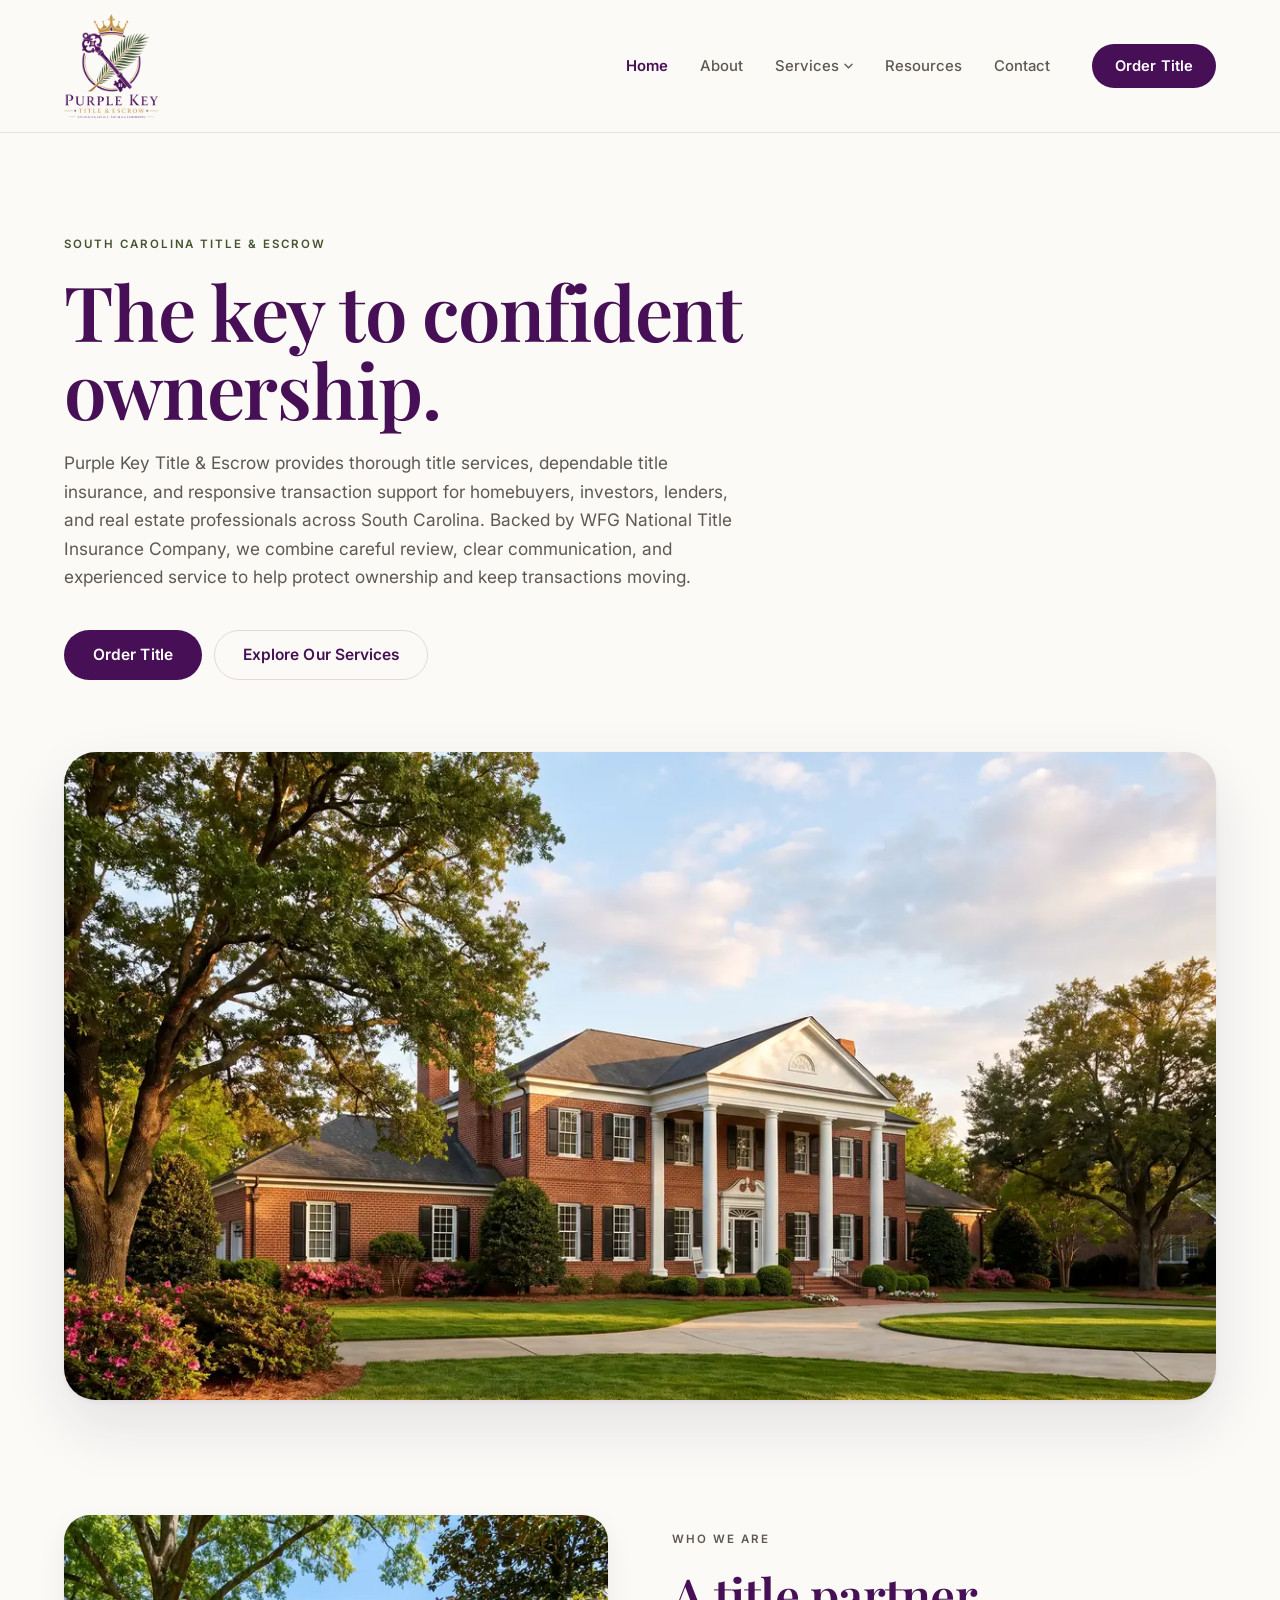
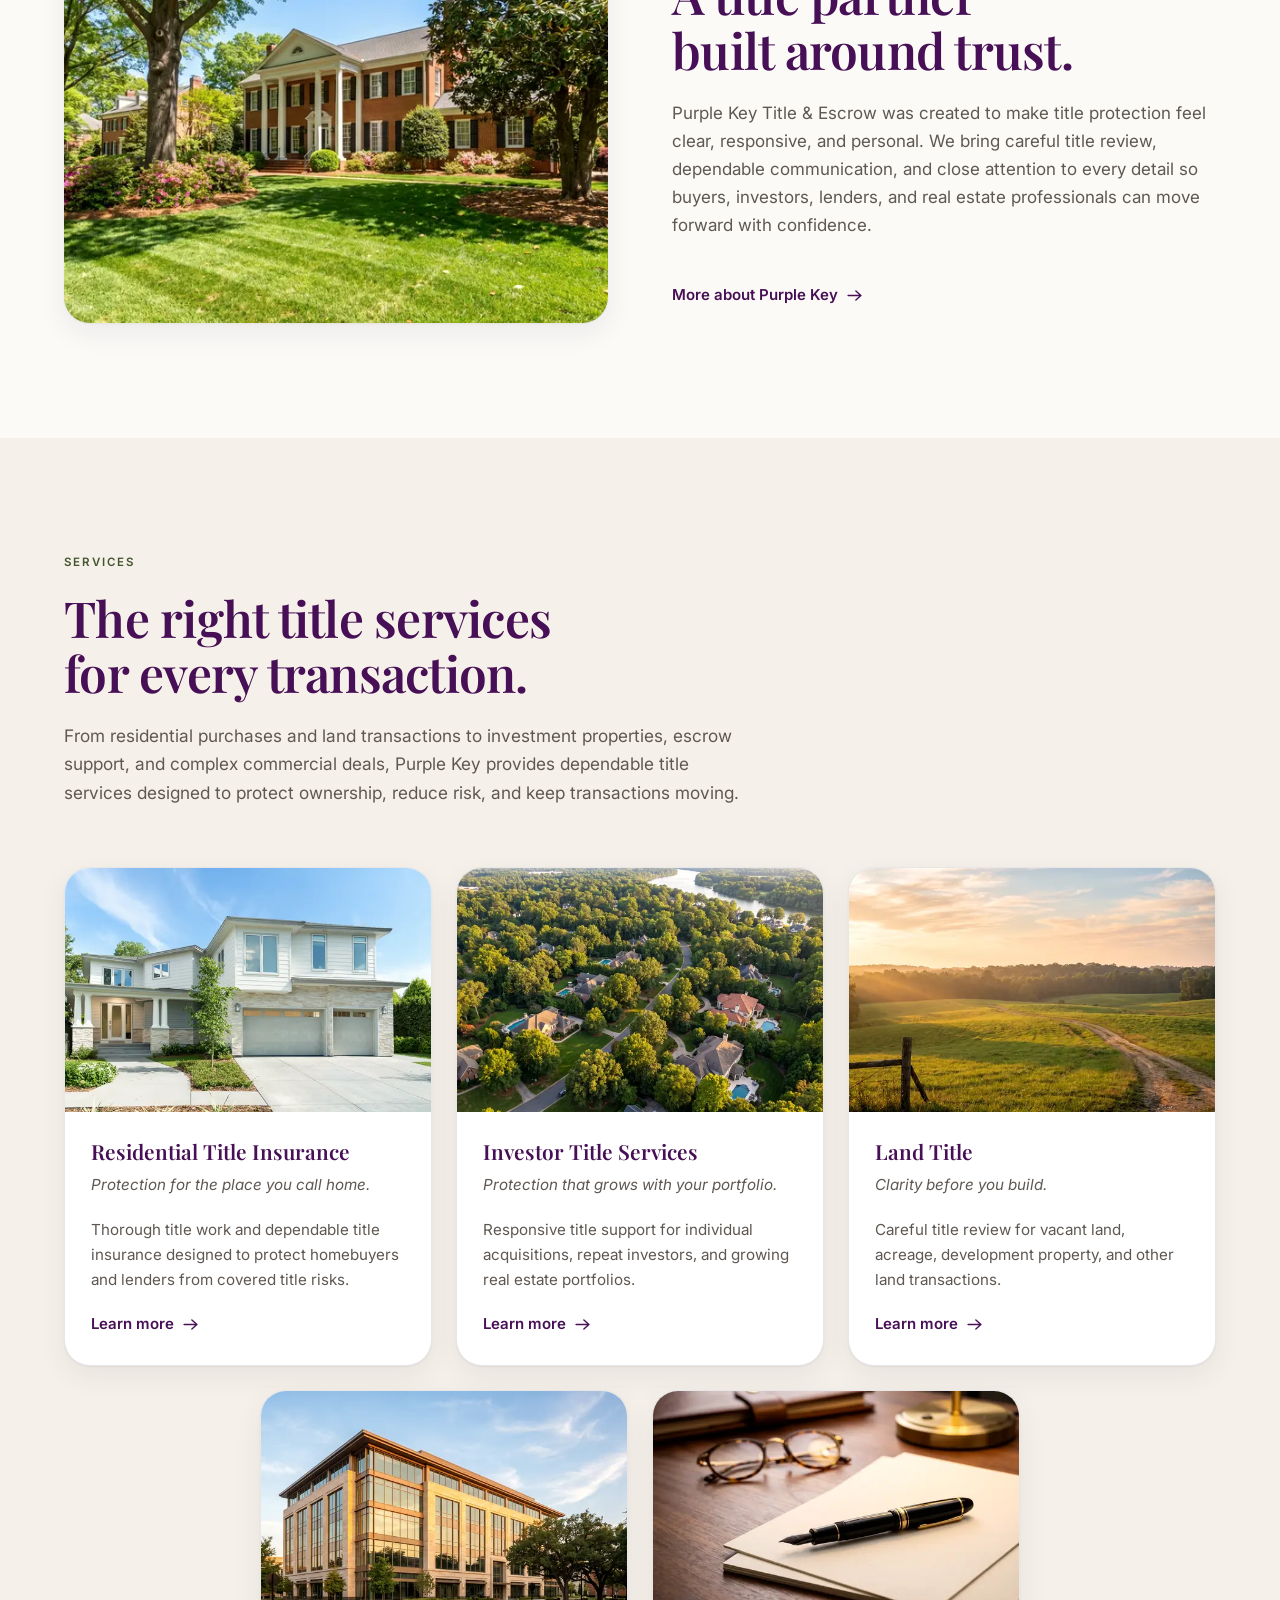
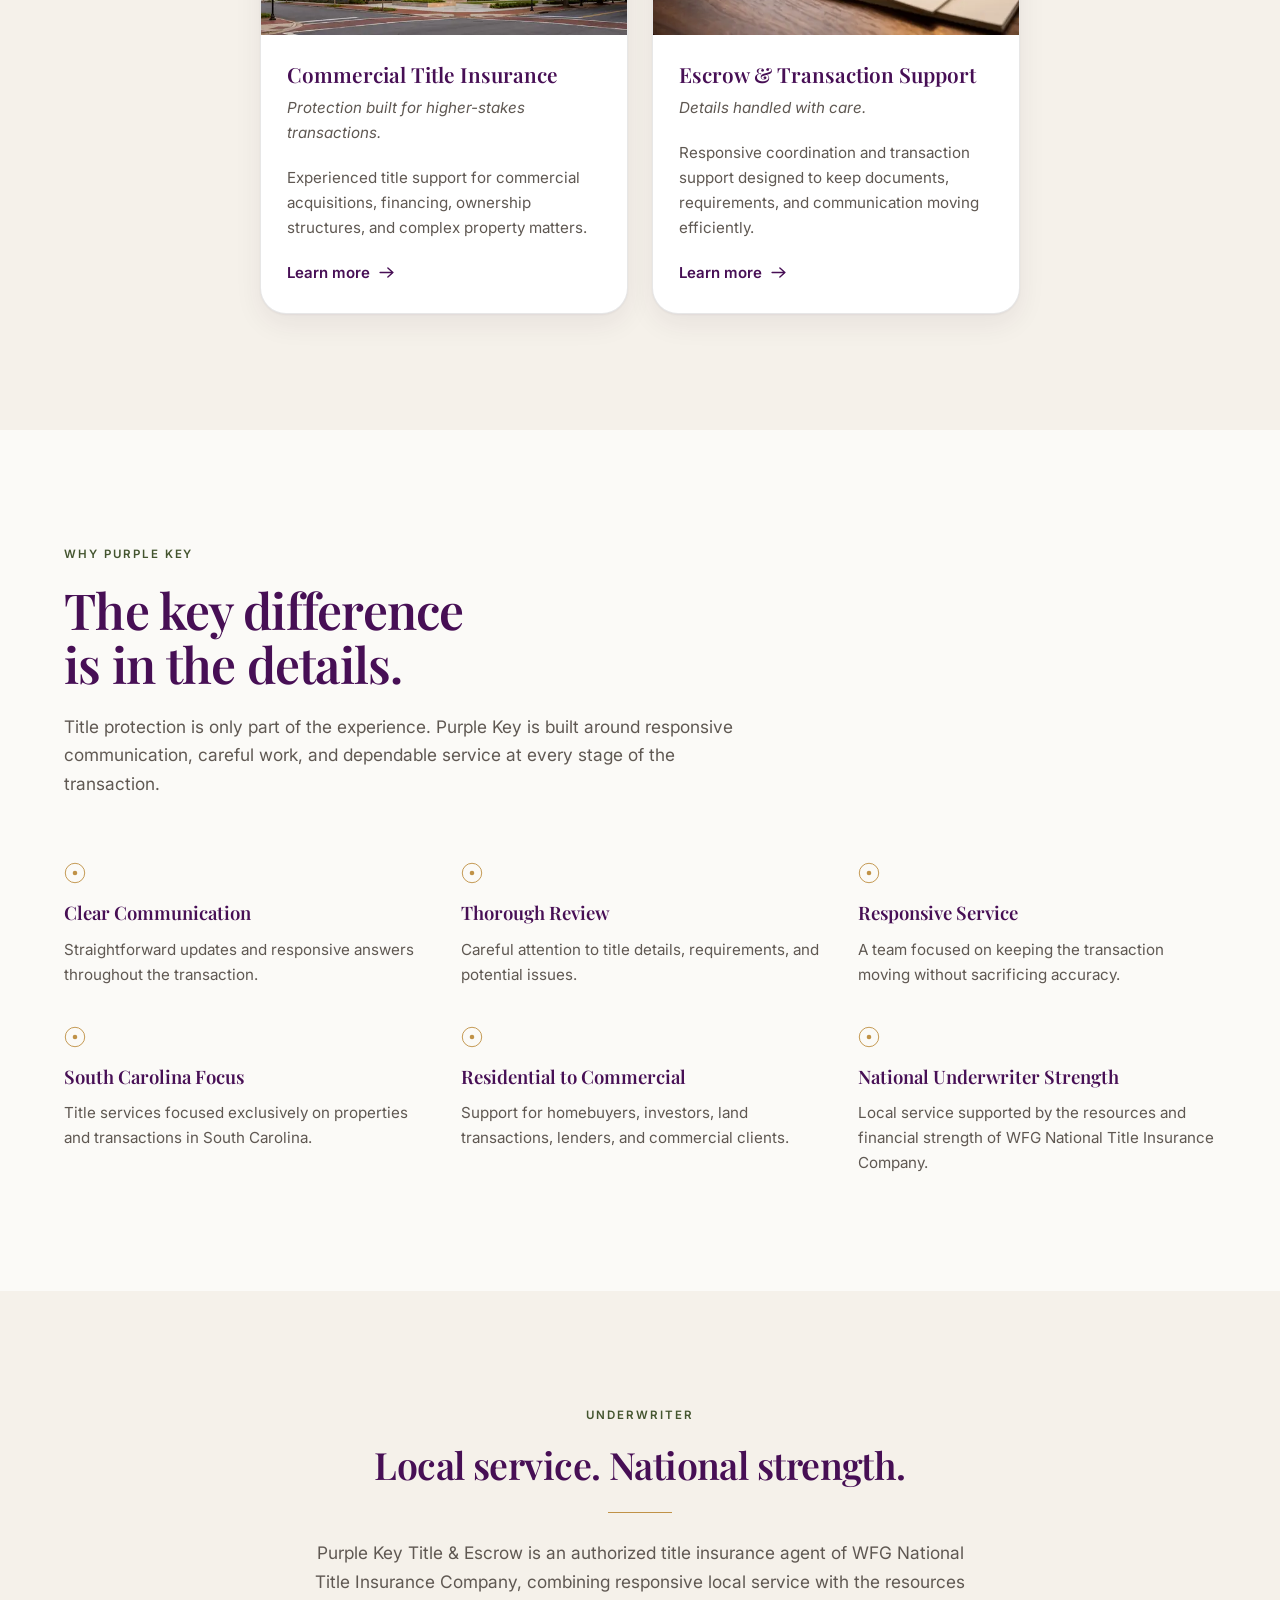
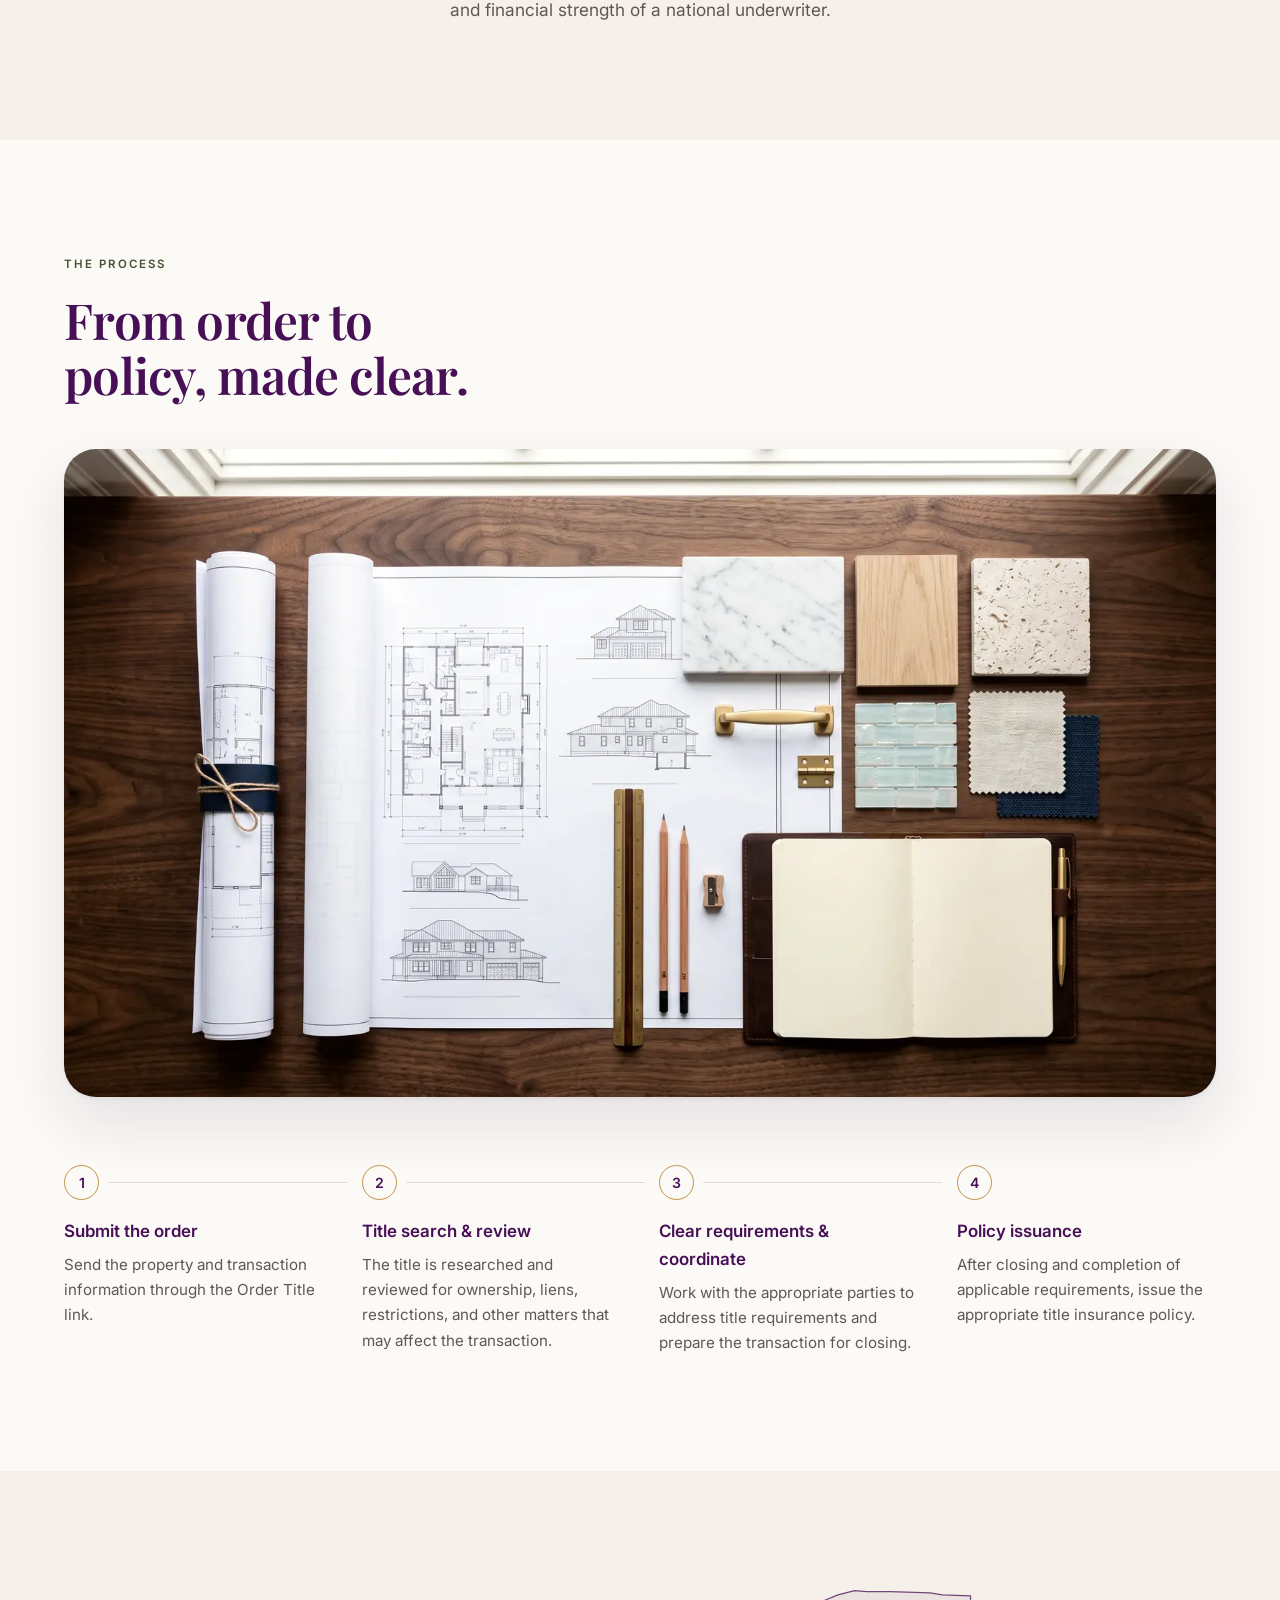
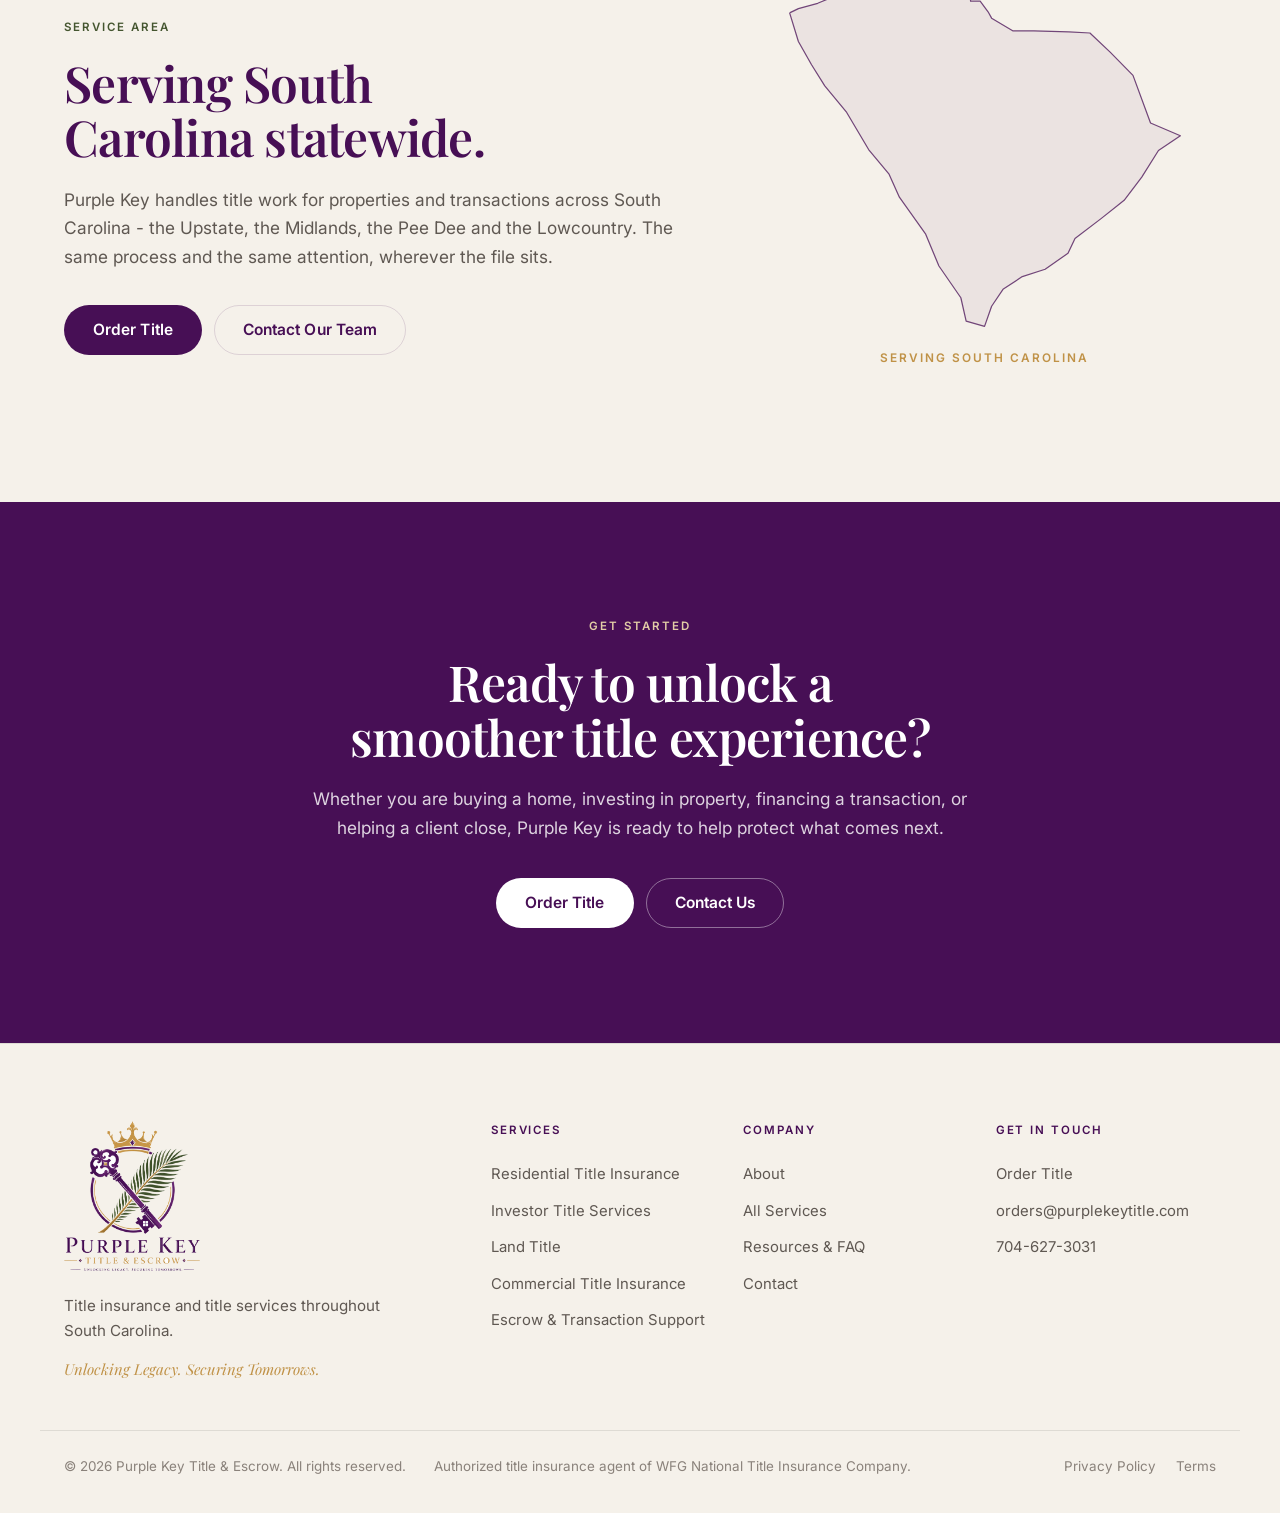
==== commit 6345686f: "Apply client revision round 2 - Phone 704-627-3031 through footer, contact, click-to-call and schema" ====
--- a/index.html
+++ b/index.html
@@ -22,7 +22,7 @@
 <link rel="preconnect" href="https://fonts.gstatic.com" crossorigin>
 <link rel="stylesheet" href="https://fonts.googleapis.com/css2?family=Playfair+Display:wght@500;600;700&family=Inter:wght@400;500;600&display=swap">
 <link rel="stylesheet" href="assets/style.css">
-<script type="application/ld+json">{"@context": "https://schema.org", "@type": "ProfessionalService", "name": "Purple Key Title & Escrow", "description": "Title insurance and title services for residential, investor, land and commercial transactions throughout South Carolina.", "url": "https://purplekeytitle.com", "logo": "https://purplekeytitle.com/assets/img/logo-512.png", "image": "https://purplekeytitle.com/assets/img/og.jpg", "email": "orders@purplekeytitle.com", "areaServed": {"@type": "State", "name": "South Carolina"}, "serviceType": ["Residential Title Insurance", "Investor Title Services", "Land Title", "Commercial Title Insurance", "Escrow & Transaction Support"]}</script>
+<script type="application/ld+json">{"@context": "https://schema.org", "@type": "ProfessionalService", "name": "Purple Key Title & Escrow", "description": "Title insurance and title services for residential, investor, land and commercial transactions throughout South Carolina.", "url": "https://purplekeytitle.com", "logo": "https://purplekeytitle.com/assets/img/logo-512.png", "image": "https://purplekeytitle.com/assets/img/og.jpg", "email": "orders@purplekeytitle.com", "areaServed": {"@type": "State", "name": "South Carolina"}, "serviceType": ["Residential Title Insurance", "Investor Title Services", "Land Title", "Commercial Title Insurance", "Escrow & Transaction Support"], "telephone": "704-627-3031"}</script>
 </head>
 <body>
 <a class="skip" href="#main">Skip to content</a>
@@ -42,12 +42,12 @@
       </div>
       <a href="resources.html">Resources</a><a href="contact.html">Contact</a>
     </nav>
-    <a class="btn btn-p head-cta" href="mailto:orders@purplekeytitle.com?subject=Title%20Order%20Request&body=Please%20open%20a%20new%20title%20order.%0A%0AContact%20name%3A%0ACompany%20/%20firm%3A%0AEmail%3A%0APhone%3A%0AProperty%20address%3A%0ACounty%3A%0ATransaction%20type%20%28Purchase%20/%20Refinance%20/%20Cash%20/%20Commercial%20/%20Land%20/%20Other%29%3A%0ARole%20%28Buyer%20/%20Seller%20/%20Realtor%20/%20Lender%20/%20Investor%20/%20Attorney%20/%20Other%29%3A%0ARequested%20service%3A%0ATarget%20closing%20date%3A%0ANotes%20/%20special%20instructions%3A%0A%0AFor%20your%20security%2C%20please%20do%20not%20send%20Social%20Security%20numbers%2C%20bank%20account%0Anumbers%2C%20wire%20instructions%20or%20other%20sensitive%20financial%20details%20by%20email.%0A">Order Title</a>
+    <a class="btn btn-p head-cta" href="mailto:orders@purplekeytitle.com?subject=New%20Title%20Order%20-%20Purple%20Key%20Title.&body=Please%20open%20a%20new%20title%20order.%0A%0AContact%20name%3A%0ACompany%20/%20firm%3A%0AEmail%3A%0APhone%3A%0AProperty%20address%3A%0ACounty%3A%0ATransaction%20type%20%28Purchase%20/%20Refinance%20/%20Cash%20/%20Commercial%20/%20Land%20/%20Other%29%3A%0ARole%20%28Buyer%20/%20Seller%20/%20Realtor%20/%20Lender%20/%20Investor%20/%20Attorney%20/%20Other%29%3A%0ARequested%20service%3A%0ATarget%20closing%20date%3A%0ANotes%20/%20special%20instructions%3A%0A%0AFor%20your%20security%2C%20please%20do%20not%20send%20Social%20Security%20numbers%2C%20bank%20account%0Anumbers%2C%20wire%20instructions%20or%20other%20sensitive%20financial%20details%20by%20email.%0A">Order Title</a>
     <button class="burger" aria-label="Open menu" aria-expanded="false"><span></span><span></span></button>
   </div>
   <div class="mobile" hidden>
     <nav aria-label="Mobile"><a href="index.html">Home</a><a href="about.html">About</a><a href="services.html">Services</a><a class="sub" href="residential-title-insurance.html">Residential Title Insurance</a><a class="sub" href="investor-title-services.html">Investor Title Services</a><a class="sub" href="land-title.html">Land Title</a><a class="sub" href="commercial-title-insurance.html">Commercial Title Insurance</a><a class="sub" href="escrow-transaction-support.html">Escrow & Transaction Support</a><a href="resources.html">Resources</a><a href="contact.html">Contact</a></nav>
-    <a class="btn btn-p btn-block" href="mailto:orders@purplekeytitle.com?subject=Title%20Order%20Request&body=Please%20open%20a%20new%20title%20order.%0A%0AContact%20name%3A%0ACompany%20/%20firm%3A%0AEmail%3A%0APhone%3A%0AProperty%20address%3A%0ACounty%3A%0ATransaction%20type%20%28Purchase%20/%20Refinance%20/%20Cash%20/%20Commercial%20/%20Land%20/%20Other%29%3A%0ARole%20%28Buyer%20/%20Seller%20/%20Realtor%20/%20Lender%20/%20Investor%20/%20Attorney%20/%20Other%29%3A%0ARequested%20service%3A%0ATarget%20closing%20date%3A%0ANotes%20/%20special%20instructions%3A%0A%0AFor%20your%20security%2C%20please%20do%20not%20send%20Social%20Security%20numbers%2C%20bank%20account%0Anumbers%2C%20wire%20instructions%20or%20other%20sensitive%20financial%20details%20by%20email.%0A">Order Title</a>
+    <a class="btn btn-p btn-block" href="mailto:orders@purplekeytitle.com?subject=New%20Title%20Order%20-%20Purple%20Key%20Title.&body=Please%20open%20a%20new%20title%20order.%0A%0AContact%20name%3A%0ACompany%20/%20firm%3A%0AEmail%3A%0APhone%3A%0AProperty%20address%3A%0ACounty%3A%0ATransaction%20type%20%28Purchase%20/%20Refinance%20/%20Cash%20/%20Commercial%20/%20Land%20/%20Other%29%3A%0ARole%20%28Buyer%20/%20Seller%20/%20Realtor%20/%20Lender%20/%20Investor%20/%20Attorney%20/%20Other%29%3A%0ARequested%20service%3A%0ATarget%20closing%20date%3A%0ANotes%20/%20special%20instructions%3A%0A%0AFor%20your%20security%2C%20please%20do%20not%20send%20Social%20Security%20numbers%2C%20bank%20account%0Anumbers%2C%20wire%20instructions%20or%20other%20sensitive%20financial%20details%20by%20email.%0A">Order Title</a>
   </div>
 </header>
 <main id="main">
@@ -61,18 +61,18 @@
       professionals across South Carolina. Backed by WFG National Title Insurance Company, we combine careful review, clear
       communication, and experienced service to help protect ownership and keep transactions moving.</p>
     <div class="btns">
-      <a class="btn btn-p" href="mailto:orders@purplekeytitle.com?subject=Title%20Order%20Request&body=Please%20open%20a%20new%20title%20order.%0A%0AContact%20name%3A%0ACompany%20/%20firm%3A%0AEmail%3A%0APhone%3A%0AProperty%20address%3A%0ACounty%3A%0ATransaction%20type%20%28Purchase%20/%20Refinance%20/%20Cash%20/%20Commercial%20/%20Land%20/%20Other%29%3A%0ARole%20%28Buyer%20/%20Seller%20/%20Realtor%20/%20Lender%20/%20Investor%20/%20Attorney%20/%20Other%29%3A%0ARequested%20service%3A%0ATarget%20closing%20date%3A%0ANotes%20/%20special%20instructions%3A%0A%0AFor%20your%20security%2C%20please%20do%20not%20send%20Social%20Security%20numbers%2C%20bank%20account%0Anumbers%2C%20wire%20instructions%20or%20other%20sensitive%20financial%20details%20by%20email.%0A">Order Title</a>
+      <a class="btn btn-p" href="mailto:orders@purplekeytitle.com?subject=New%20Title%20Order%20-%20Purple%20Key%20Title.&body=Please%20open%20a%20new%20title%20order.%0A%0AContact%20name%3A%0ACompany%20/%20firm%3A%0AEmail%3A%0APhone%3A%0AProperty%20address%3A%0ACounty%3A%0ATransaction%20type%20%28Purchase%20/%20Refinance%20/%20Cash%20/%20Commercial%20/%20Land%20/%20Other%29%3A%0ARole%20%28Buyer%20/%20Seller%20/%20Realtor%20/%20Lender%20/%20Investor%20/%20Attorney%20/%20Other%29%3A%0ARequested%20service%3A%0ATarget%20closing%20date%3A%0ANotes%20/%20special%20instructions%3A%0A%0AFor%20your%20security%2C%20please%20do%20not%20send%20Social%20Security%20numbers%2C%20bank%20account%0Anumbers%2C%20wire%20instructions%20or%20other%20sensitive%20financial%20details%20by%20email.%0A">Order Title</a>
       <a class="btn btn-o" href="services.html">Explore Our Services</a>
     </div>
   </div>
   <div class="wrap hero-media">
-    <picture class="hero-img"><source type="image/webp" srcset="assets/img/hero-800.webp 800w, assets/img/hero-1200.webp 1200w, assets/img/hero-1800.webp 1800w" sizes="(max-width: 1240px) 94vw, 1200px"><img src="assets/img/hero-1800.jpg" srcset="assets/img/hero-800.jpg 800w, assets/img/hero-1200.jpg 1200w, assets/img/hero-1800.jpg 1800w" sizes="(max-width: 1240px) 94vw, 1200px" alt="A white South Carolina Lowcountry home with double porches, a standing seam metal roof and a brick paver drive" width="1800" height="1012" fetchpriority="high"></picture>
+    <picture class="hero-img"><source type="image/webp" srcset="assets/img/hero-800.webp 800w, assets/img/hero-1200.webp 1200w, assets/img/hero-1800.webp 1800w" sizes="(max-width: 1240px) 94vw, 1200px"><img src="assets/img/hero-1800.jpg" srcset="assets/img/hero-800.jpg 800w, assets/img/hero-1200.jpg 1200w, assets/img/hero-1800.jpg 1800w" sizes="(max-width: 1240px) 94vw, 1200px" alt="A brick South Carolina home with white columns, azaleas in bloom and mature oaks along a circular drive" width="1800" height="1012" fetchpriority="high"></picture>
   </div>
 </section>
 
 <section class="sec">
   <div class="wrap split">
-    <div class="split-media reveal"><picture class="rounded"><source type="image/webp" srcset="assets/img/about-600.webp 600w, assets/img/about-900.webp 900w, assets/img/about-1400.webp 1400w" sizes="(max-width: 900px) 92vw, 46vw"><img src="assets/img/about-1400.jpg" srcset="assets/img/about-600.jpg 600w, assets/img/about-900.jpg 900w, assets/img/about-1400.jpg 1400w" sizes="(max-width: 900px) 92vw, 46vw" alt="Live oaks draped with Spanish moss shading a South Carolina home on a quiet morning" width="1400" height="1050" loading="lazy" decoding="async"></picture></div>
+    <div class="split-media reveal"><picture class="rounded"><source type="image/webp" srcset="assets/img/about-600.webp 600w, assets/img/about-900.webp 900w, assets/img/about-1400.webp 1400w" sizes="(max-width: 900px) 92vw, 46vw"><img src="assets/img/about-1400.jpg" srcset="assets/img/about-600.jpg 600w, assets/img/about-900.jpg 900w, assets/img/about-1400.jpg 1400w" sizes="(max-width: 900px) 92vw, 46vw" alt="A red brick home framed by mature oaks and a magnolia, with azaleas along the front beds" width="1400" height="1050" loading="lazy" decoding="async"></picture></div>
     <div class="split-copy reveal">
       <p class="eyebrow">Who we are</p>
       <h2 class="h-xl">A title partner built around trust.</h2>
@@ -95,7 +95,7 @@
   </div>
   <div class="wrap svc-grid">
     <a class="svc-card reveal" href="residential-title-insurance.html">
-      <picture class="svc-img"><source type="image/webp" srcset="assets/img/residential-600.webp 600w, assets/img/residential-800.webp 800w, assets/img/residential-1200.webp 1200w" sizes="(max-width: 700px) 92vw, (max-width: 1080px) 46vw, 30vw"><img src="assets/img/residential-1200.jpg" srcset="assets/img/residential-600.jpg 600w, assets/img/residential-800.jpg 800w, assets/img/residential-1200.jpg 1200w" sizes="(max-width: 700px) 92vw, (max-width: 1080px) 46vw, 30vw" alt="A pale blue South Carolina cottage with a metal roof, white picket fence and flowering shrubs along the front walk" width="1200" height="800" loading="lazy" decoding="async"></picture>
+      <picture class="svc-img"><source type="image/webp" srcset="assets/img/residential-600.webp 600w, assets/img/residential-800.webp 800w, assets/img/residential-1200.webp 1200w" sizes="(max-width: 700px) 92vw, (max-width: 1080px) 46vw, 30vw"><img src="assets/img/residential-1200.jpg" srcset="assets/img/residential-600.jpg 600w, assets/img/residential-800.jpg 800w, assets/img/residential-1200.jpg 1200w" sizes="(max-width: 700px) 92vw, (max-width: 1080px) 46vw, 30vw" alt="A newly built two-storey home with stone and lap siding on a quiet residential street" width="1200" height="800" loading="lazy" decoding="async"></picture>
       <div class="svc-body">
         <h3>Residential Title Insurance</h3>
         <p class="svc-sub">Protection for the place you call home.</p>
@@ -104,7 +104,7 @@
       </div>
     </a>
     <a class="svc-card reveal" href="investor-title-services.html">
-      <picture class="svc-img"><source type="image/webp" srcset="assets/img/investors-600.webp 600w, assets/img/investors-800.webp 800w, assets/img/investors-1200.webp 1200w" sizes="(max-width: 700px) 92vw, (max-width: 1080px) 46vw, 30vw"><img src="assets/img/investors-1200.jpg" srcset="assets/img/investors-600.jpg 600w, assets/img/investors-800.jpg 800w, assets/img/investors-1200.jpg 1200w" sizes="(max-width: 700px) 92vw, (max-width: 1080px) 46vw, 30vw" alt="A brick South Carolina home with white columns, azaleas in bloom and mature oaks along a circular drive" width="1200" height="800" loading="lazy" decoding="async"></picture>
+      <picture class="svc-img"><source type="image/webp" srcset="assets/img/investors-600.webp 600w, assets/img/investors-800.webp 800w, assets/img/investors-1200.webp 1200w" sizes="(max-width: 700px) 92vw, (max-width: 1080px) 46vw, 30vw"><img src="assets/img/investors-1200.jpg" srcset="assets/img/investors-600.jpg 600w, assets/img/investors-800.jpg 800w, assets/img/investors-1200.jpg 1200w" sizes="(max-width: 700px) 92vw, (max-width: 1080px) 46vw, 30vw" alt="An aerial view of an established South Carolina neighborhood of traditional homes under mature trees" width="1200" height="800" loading="lazy" decoding="async"></picture>
       <div class="svc-body">
         <h3>Investor Title Services</h3>
         <p class="svc-sub">Protection that grows with your portfolio.</p>
@@ -173,7 +173,7 @@
       </div>
       <div class="benefit reveal">
         <span class="arc" aria-hidden="true"><svg viewBox="0 0 24 24"><circle cx="12" cy="12" r="10.6" fill="none" stroke="currentColor" stroke-width="1"/><circle cx="12" cy="12" r="2.5" fill="currentColor"/></svg></span>
-        <h3>WFG-Backed Protection</h3><p>Local service supported by the resources and financial strength of a national underwriter.</p>
+        <h3>National Underwriter Strength</h3><p>Local service supported by the resources and financial strength of WFG National Title Insurance Company.</p>
       </div>
   </div>
 </section>
@@ -213,11 +213,12 @@
   <div class="wrap coverage">
     <div class="cov-copy reveal">
       <p class="eyebrow">Service area</p>
-      <h2 class="h-xl">South Carolina, start to finish.</h2>
-      <p class="lede">Purple Key works on properties and transactions across South Carolina - from the
-        Lowcountry and the coast to the Midlands, the Pee Dee, and the Upstate.</p>
+      <h2 class="h-xl">Serving South Carolina statewide.</h2>
+      <p class="lede">Purple Key handles title work for properties and transactions across South
+        Carolina - the Upstate, the Midlands, the Pee Dee and the Lowcountry. The same process and the
+        same attention, wherever the file sits.</p>
       <div class="btns">
-        <a class="btn btn-p" href="mailto:orders@purplekeytitle.com?subject=Title%20Order%20Request&body=Please%20open%20a%20new%20title%20order.%0A%0AContact%20name%3A%0ACompany%20/%20firm%3A%0AEmail%3A%0APhone%3A%0AProperty%20address%3A%0ACounty%3A%0ATransaction%20type%20%28Purchase%20/%20Refinance%20/%20Cash%20/%20Commercial%20/%20Land%20/%20Other%29%3A%0ARole%20%28Buyer%20/%20Seller%20/%20Realtor%20/%20Lender%20/%20Investor%20/%20Attorney%20/%20Other%29%3A%0ARequested%20service%3A%0ATarget%20closing%20date%3A%0ANotes%20/%20special%20instructions%3A%0A%0AFor%20your%20security%2C%20please%20do%20not%20send%20Social%20Security%20numbers%2C%20bank%20account%0Anumbers%2C%20wire%20instructions%20or%20other%20sensitive%20financial%20details%20by%20email.%0A">Order Title</a>
+        <a class="btn btn-p" href="mailto:orders@purplekeytitle.com?subject=New%20Title%20Order%20-%20Purple%20Key%20Title.&body=Please%20open%20a%20new%20title%20order.%0A%0AContact%20name%3A%0ACompany%20/%20firm%3A%0AEmail%3A%0APhone%3A%0AProperty%20address%3A%0ACounty%3A%0ATransaction%20type%20%28Purchase%20/%20Refinance%20/%20Cash%20/%20Commercial%20/%20Land%20/%20Other%29%3A%0ARole%20%28Buyer%20/%20Seller%20/%20Realtor%20/%20Lender%20/%20Investor%20/%20Attorney%20/%20Other%29%3A%0ARequested%20service%3A%0ATarget%20closing%20date%3A%0ANotes%20/%20special%20instructions%3A%0A%0AFor%20your%20security%2C%20please%20do%20not%20send%20Social%20Security%20numbers%2C%20bank%20account%0Anumbers%2C%20wire%20instructions%20or%20other%20sensitive%20financial%20details%20by%20email.%0A">Order Title</a>
         <a class="btn btn-o" href="contact.html">Contact Our Team</a>
       </div>
     </div>
@@ -239,7 +240,7 @@
     <p class="lede on-dark">Whether you are buying a home, investing in property, financing a
       transaction, or helping a client close, Purple Key is ready to help protect what comes next.</p>
     <div class="btns center-btns">
-      <a class="btn btn-light" href="mailto:orders@purplekeytitle.com?subject=Title%20Order%20Request&body=Please%20open%20a%20new%20title%20order.%0A%0AContact%20name%3A%0ACompany%20/%20firm%3A%0AEmail%3A%0APhone%3A%0AProperty%20address%3A%0ACounty%3A%0ATransaction%20type%20%28Purchase%20/%20Refinance%20/%20Cash%20/%20Commercial%20/%20Land%20/%20Other%29%3A%0ARole%20%28Buyer%20/%20Seller%20/%20Realtor%20/%20Lender%20/%20Investor%20/%20Attorney%20/%20Other%29%3A%0ARequested%20service%3A%0ATarget%20closing%20date%3A%0ANotes%20/%20special%20instructions%3A%0A%0AFor%20your%20security%2C%20please%20do%20not%20send%20Social%20Security%20numbers%2C%20bank%20account%0Anumbers%2C%20wire%20instructions%20or%20other%20sensitive%20financial%20details%20by%20email.%0A">Order Title</a>
+      <a class="btn btn-light" href="mailto:orders@purplekeytitle.com?subject=New%20Title%20Order%20-%20Purple%20Key%20Title.&body=Please%20open%20a%20new%20title%20order.%0A%0AContact%20name%3A%0ACompany%20/%20firm%3A%0AEmail%3A%0APhone%3A%0AProperty%20address%3A%0ACounty%3A%0ATransaction%20type%20%28Purchase%20/%20Refinance%20/%20Cash%20/%20Commercial%20/%20Land%20/%20Other%29%3A%0ARole%20%28Buyer%20/%20Seller%20/%20Realtor%20/%20Lender%20/%20Investor%20/%20Attorney%20/%20Other%29%3A%0ARequested%20service%3A%0ATarget%20closing%20date%3A%0ANotes%20/%20special%20instructions%3A%0A%0AFor%20your%20security%2C%20please%20do%20not%20send%20Social%20Security%20numbers%2C%20bank%20account%0Anumbers%2C%20wire%20instructions%20or%20other%20sensitive%20financial%20details%20by%20email.%0A">Order Title</a>
       <a class="btn btn-ghost-light" href="contact.html">Contact Us</a>
     </div>
   </div>
@@ -260,9 +261,9 @@
         <a href="contact.html">Contact</a>
       </div>
       <div><h3>Get in touch</h3>
-        <a href="mailto:orders@purplekeytitle.com?subject=Title%20Order%20Request&body=Please%20open%20a%20new%20title%20order.%0A%0AContact%20name%3A%0ACompany%20/%20firm%3A%0AEmail%3A%0APhone%3A%0AProperty%20address%3A%0ACounty%3A%0ATransaction%20type%20%28Purchase%20/%20Refinance%20/%20Cash%20/%20Commercial%20/%20Land%20/%20Other%29%3A%0ARole%20%28Buyer%20/%20Seller%20/%20Realtor%20/%20Lender%20/%20Investor%20/%20Attorney%20/%20Other%29%3A%0ARequested%20service%3A%0ATarget%20closing%20date%3A%0ANotes%20/%20special%20instructions%3A%0A%0AFor%20your%20security%2C%20please%20do%20not%20send%20Social%20Security%20numbers%2C%20bank%20account%0Anumbers%2C%20wire%20instructions%20or%20other%20sensitive%20financial%20details%20by%20email.%0A">Order Title</a>
+        <a href="mailto:orders@purplekeytitle.com?subject=New%20Title%20Order%20-%20Purple%20Key%20Title.&body=Please%20open%20a%20new%20title%20order.%0A%0AContact%20name%3A%0ACompany%20/%20firm%3A%0AEmail%3A%0APhone%3A%0AProperty%20address%3A%0ACounty%3A%0ATransaction%20type%20%28Purchase%20/%20Refinance%20/%20Cash%20/%20Commercial%20/%20Land%20/%20Other%29%3A%0ARole%20%28Buyer%20/%20Seller%20/%20Realtor%20/%20Lender%20/%20Investor%20/%20Attorney%20/%20Other%29%3A%0ARequested%20service%3A%0ATarget%20closing%20date%3A%0ANotes%20/%20special%20instructions%3A%0A%0AFor%20your%20security%2C%20please%20do%20not%20send%20Social%20Security%20numbers%2C%20bank%20account%0Anumbers%2C%20wire%20instructions%20or%20other%20sensitive%20financial%20details%20by%20email.%0A">Order Title</a>
         <a href="mailto:orders@purplekeytitle.com">orders@purplekeytitle.com</a>
-        <span class="muted">Phone number coming soon</span>
+        <a href="tel:+17046273031">704-627-3031</a>
       </div>
     </div>
   </div>
--- a/assets/style.css
+++ b/assets/style.css
@@ -32,7 +32,7 @@
   --sans:'Inter',-apple-system,BlinkMacSystemFont,'Segoe UI',Roboto,Helvetica,Arial,sans-serif;
   --serif:'Playfair Display',Georgia,'Times New Roman',serif;
 
-  --head-h:112px;
+  --head-h:132px;
   --gut:24px;
   --sec:clamp(72px,9vw,128px);
 }
@@ -156,7 +156,7 @@
   height:var(--head-h);
 }
 .brand{flex:0 0 auto;display:block;line-height:0}
-.brand img{height:86px;width:auto}
+.brand img{height:104px;width:auto}
 
 .nav{display:flex;align-items:center;gap:4px;margin-left:auto}
 .nav > a,.dd-btn{
@@ -282,6 +282,8 @@
 .proc-media{margin-top:clamp(32px,4vw,48px);margin-bottom:clamp(40px,5vw,60px)}
 .proc-img img{width:100%;border-radius:var(--r-xl);box-shadow:var(--shadow-lg);background:var(--stone)}
 
+.steps-row,.steps-row > li{list-style:none}
+.steps-row > li::marker{content:""}
 .steps-row{
   list-style:none;margin:0;padding:0;
   display:grid;grid-template-columns:repeat(4,1fr);gap:clamp(20px,3vw,40px);
@@ -443,8 +445,8 @@
 }
 
 @media (max-width:920px){
-  :root{--head-h:80px;--gut:20px}
-  .brand img{height:58px}
+  :root{--head-h:92px;--gut:20px}
+  .brand img{height:70px}
   .nav,.head-cta{display:none}
   .burger{display:flex}
   .split,.coverage{grid-template-columns:1fr}
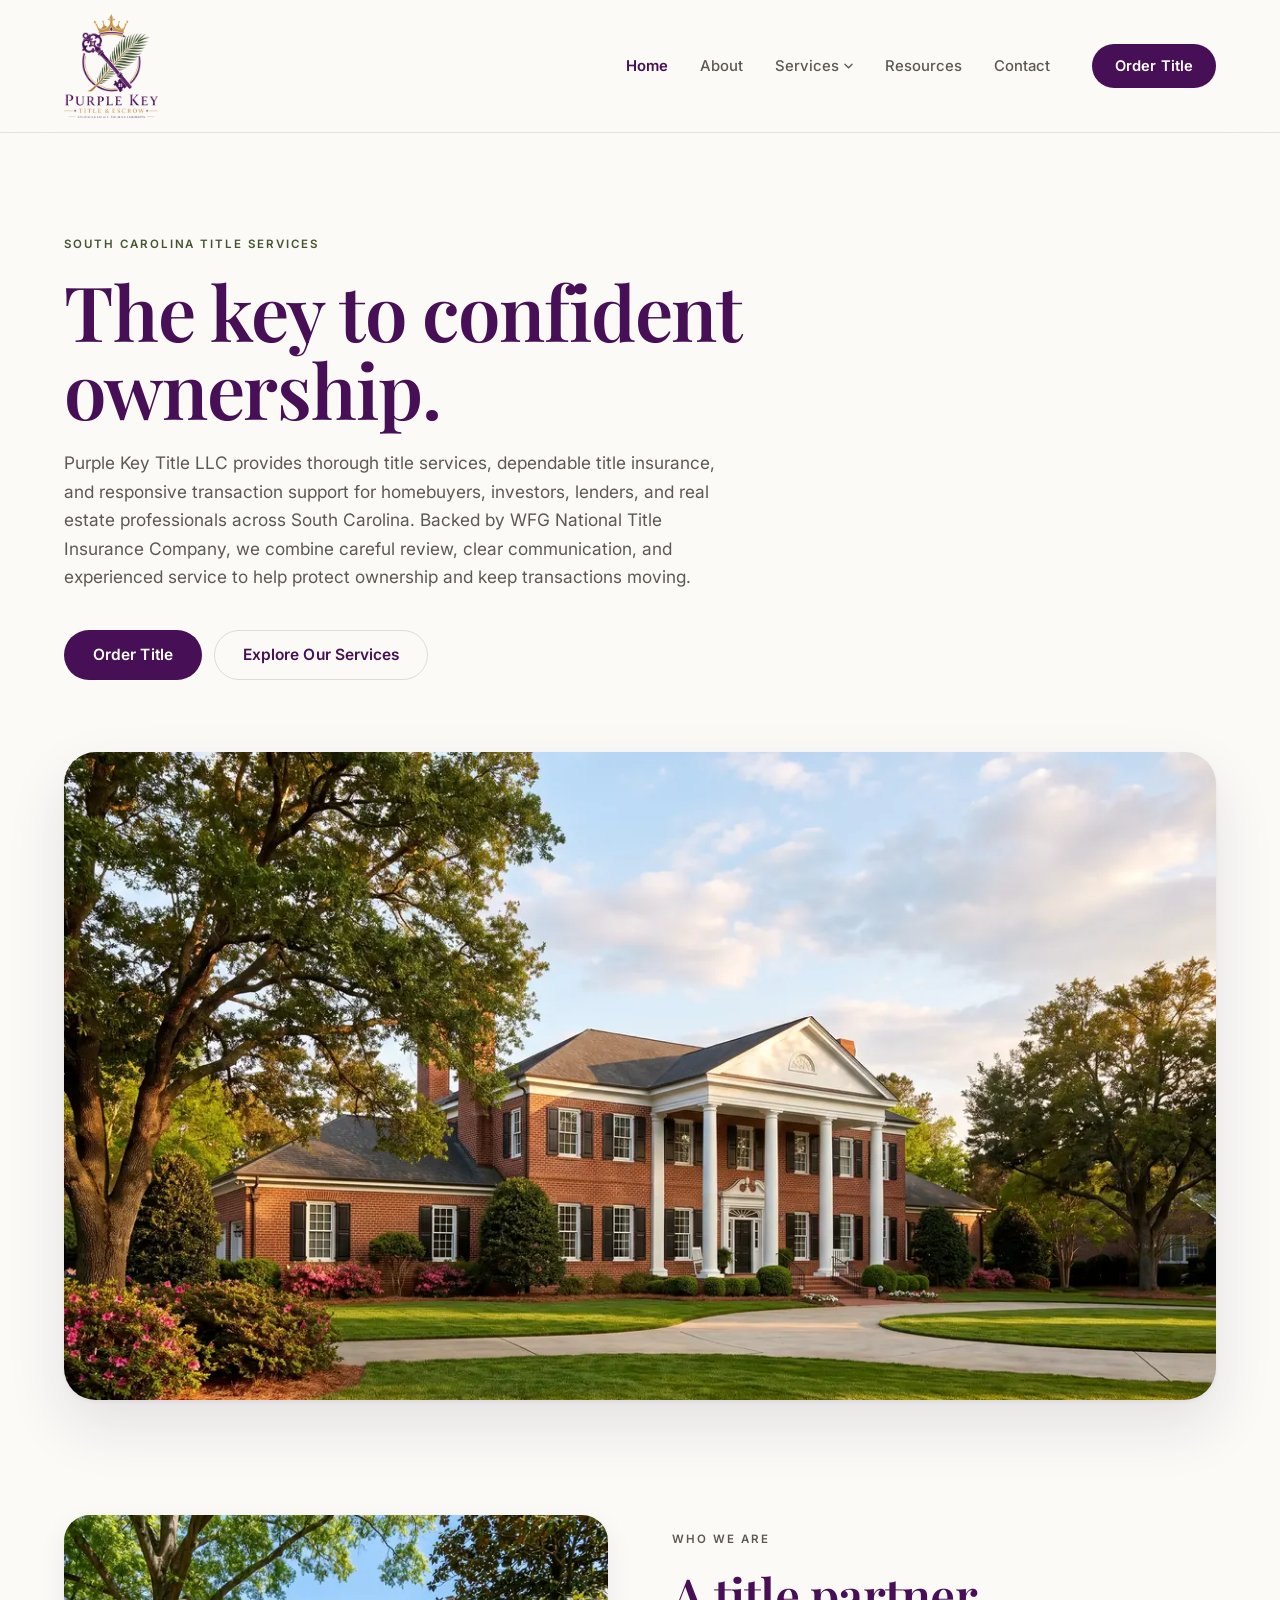
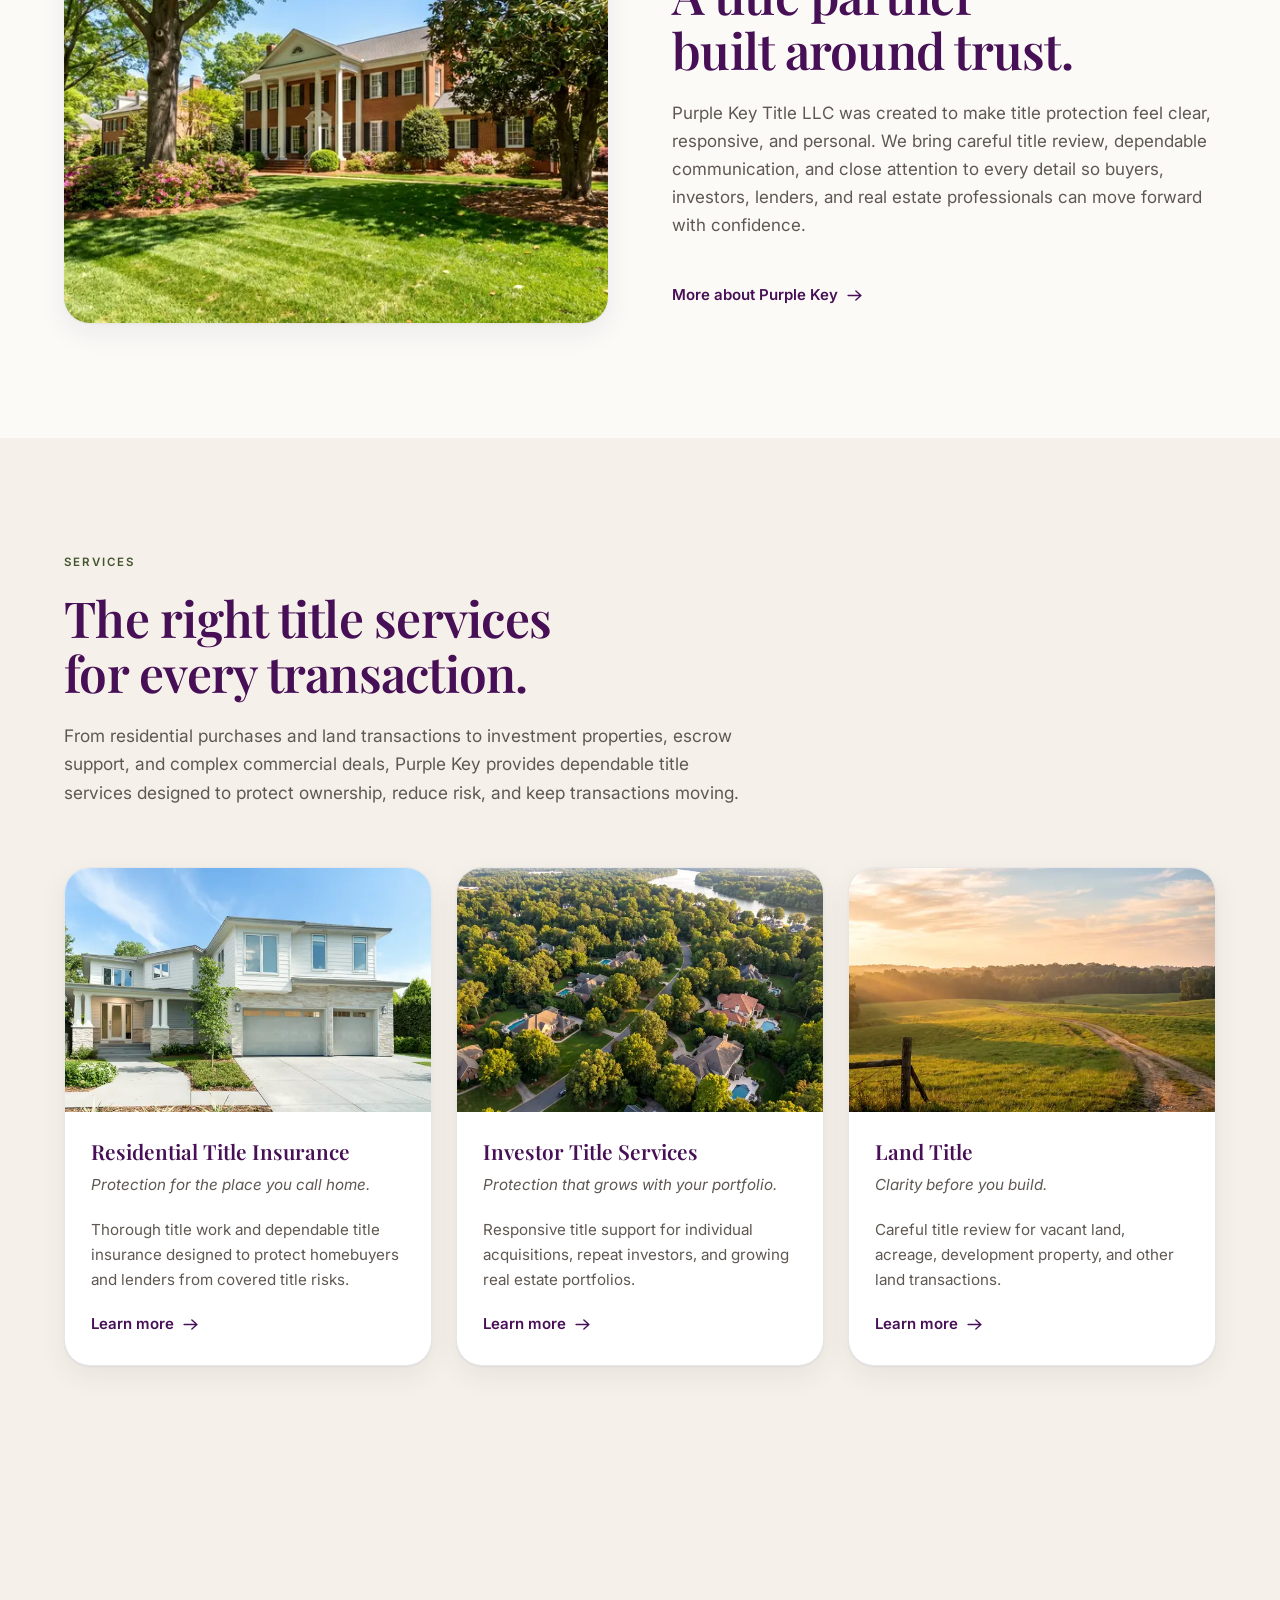
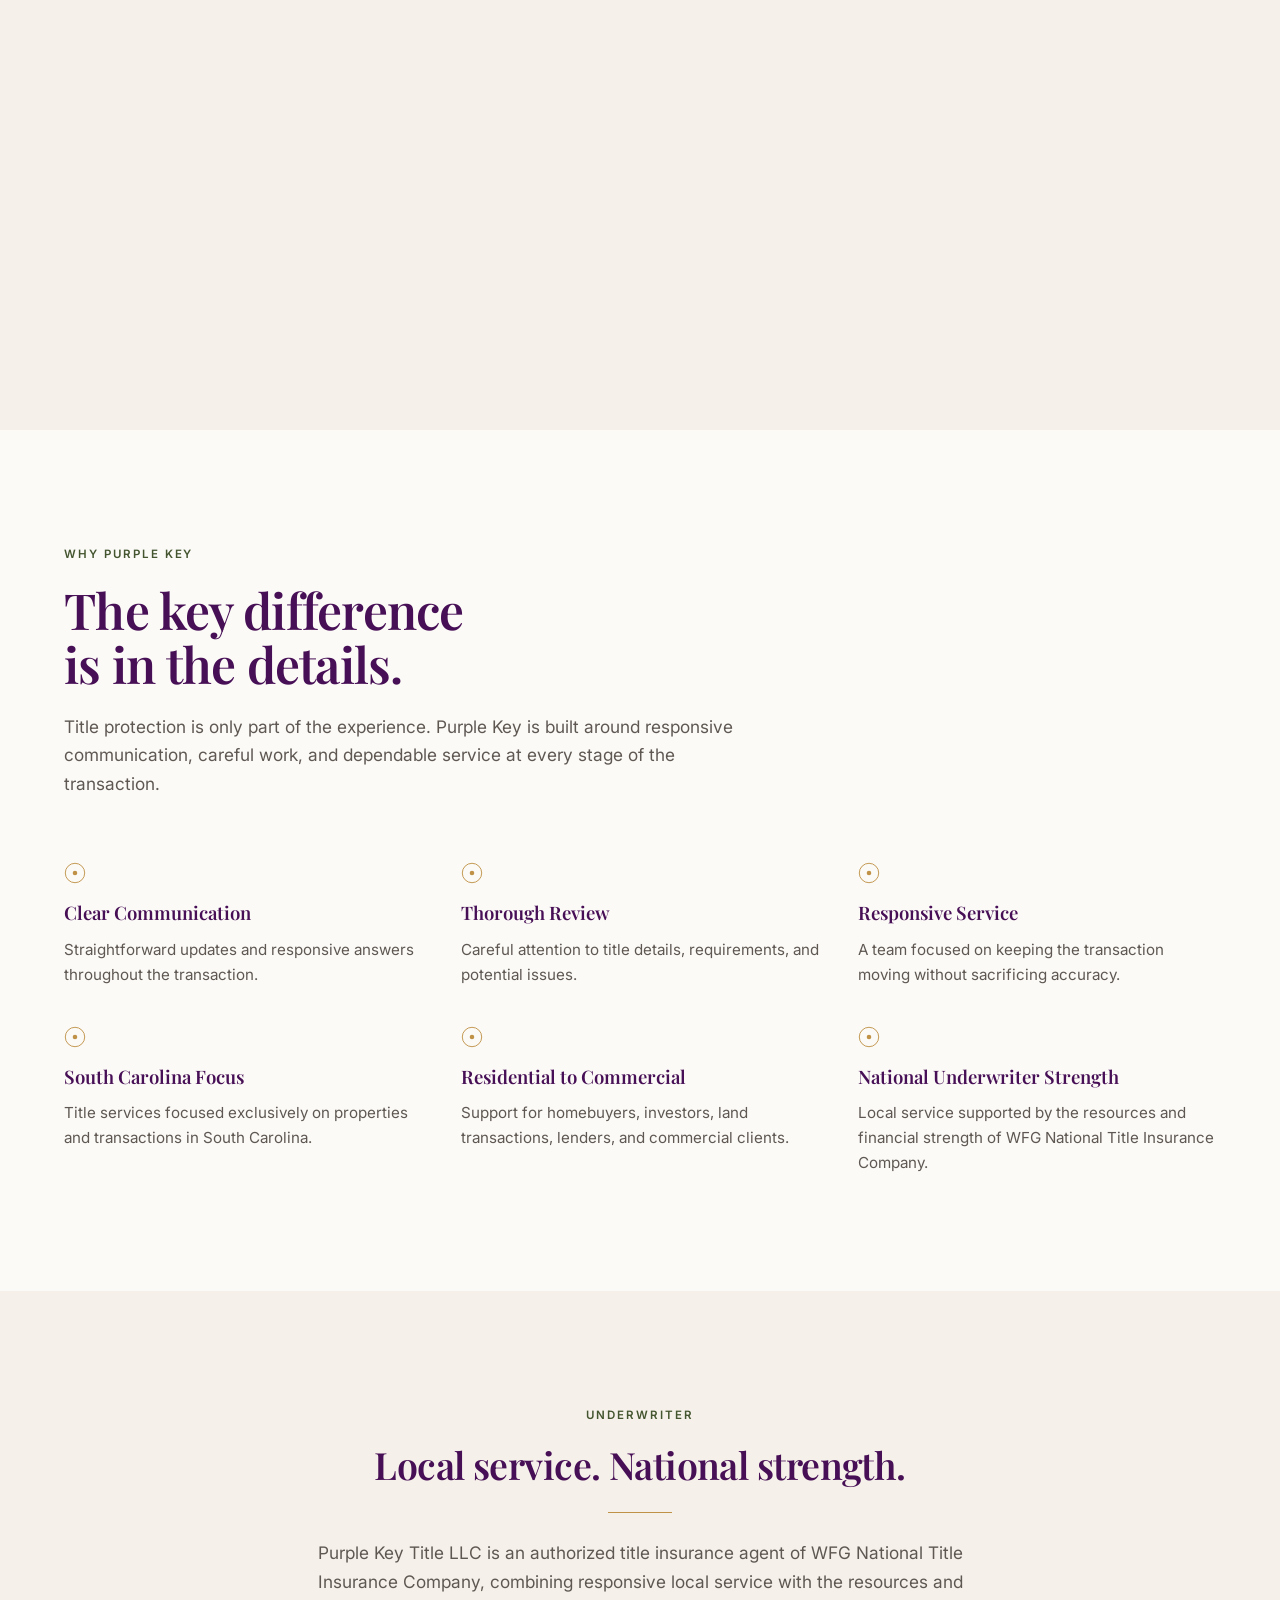
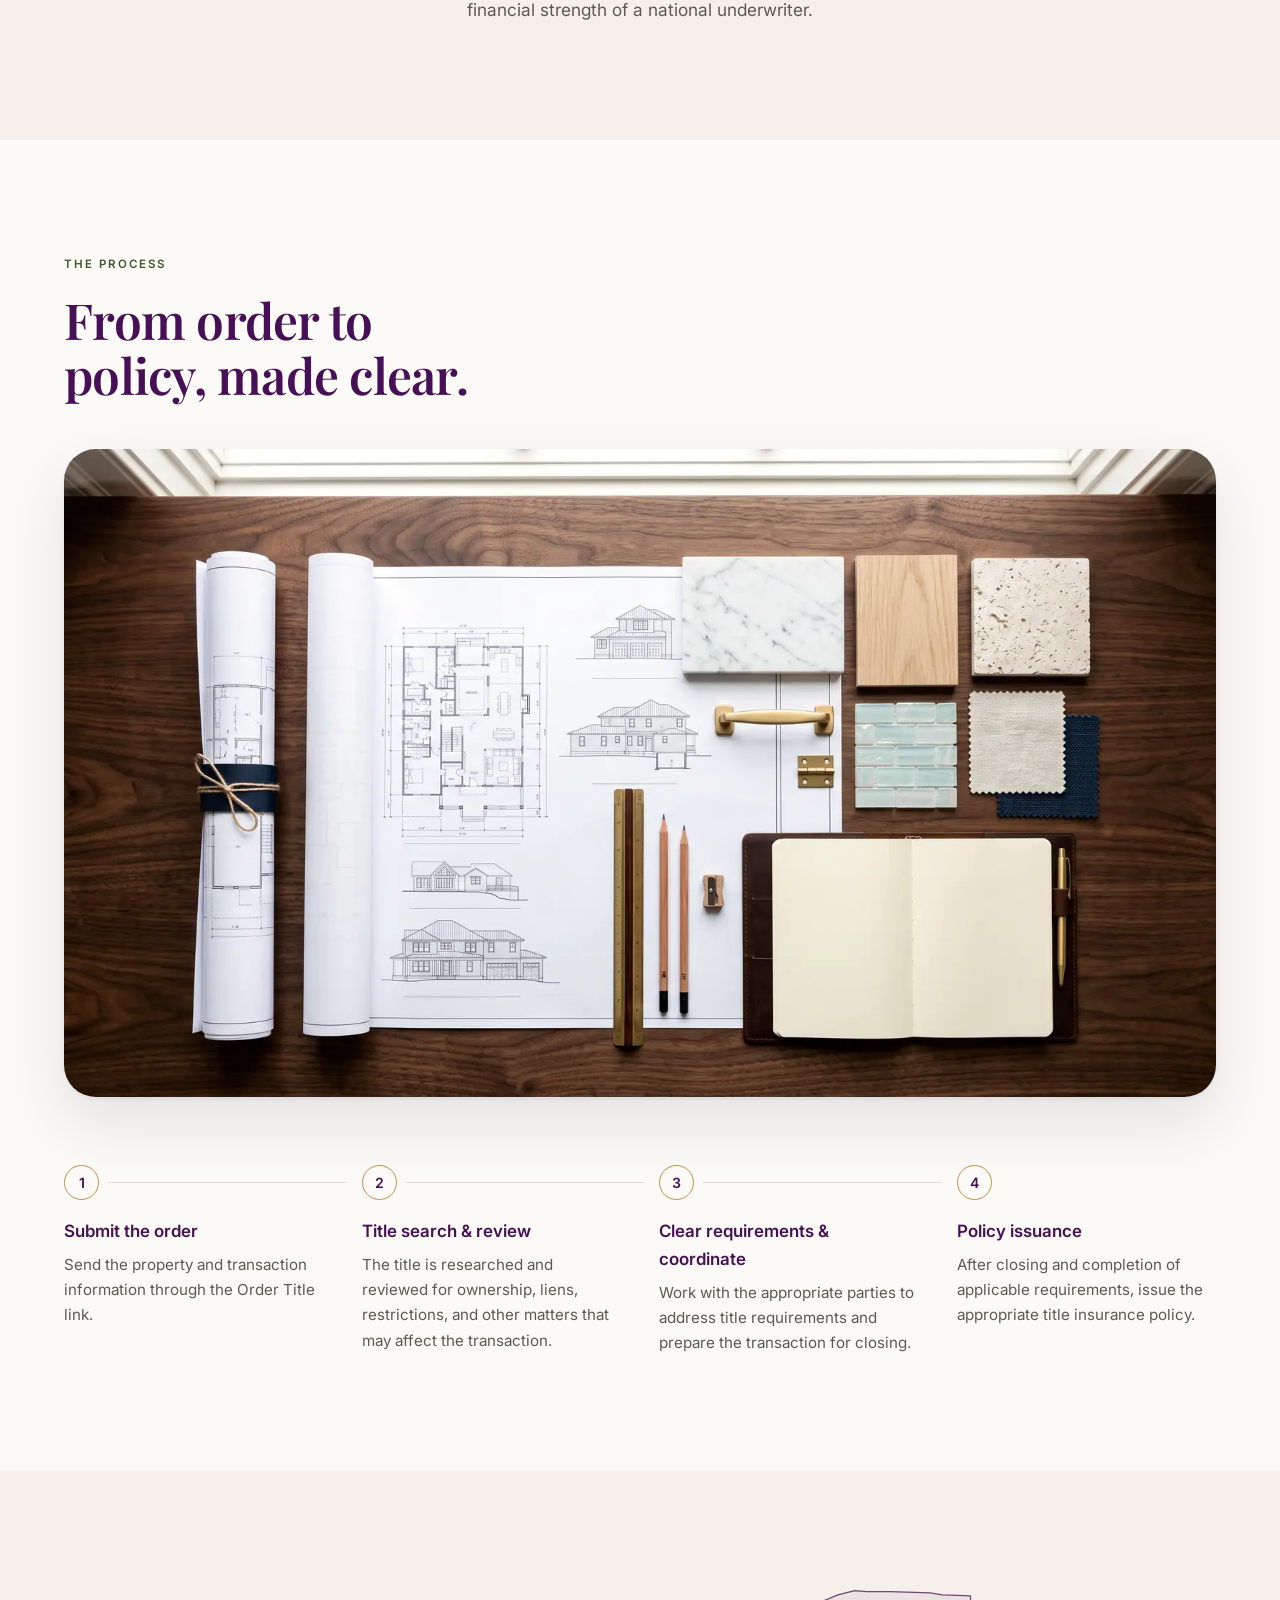
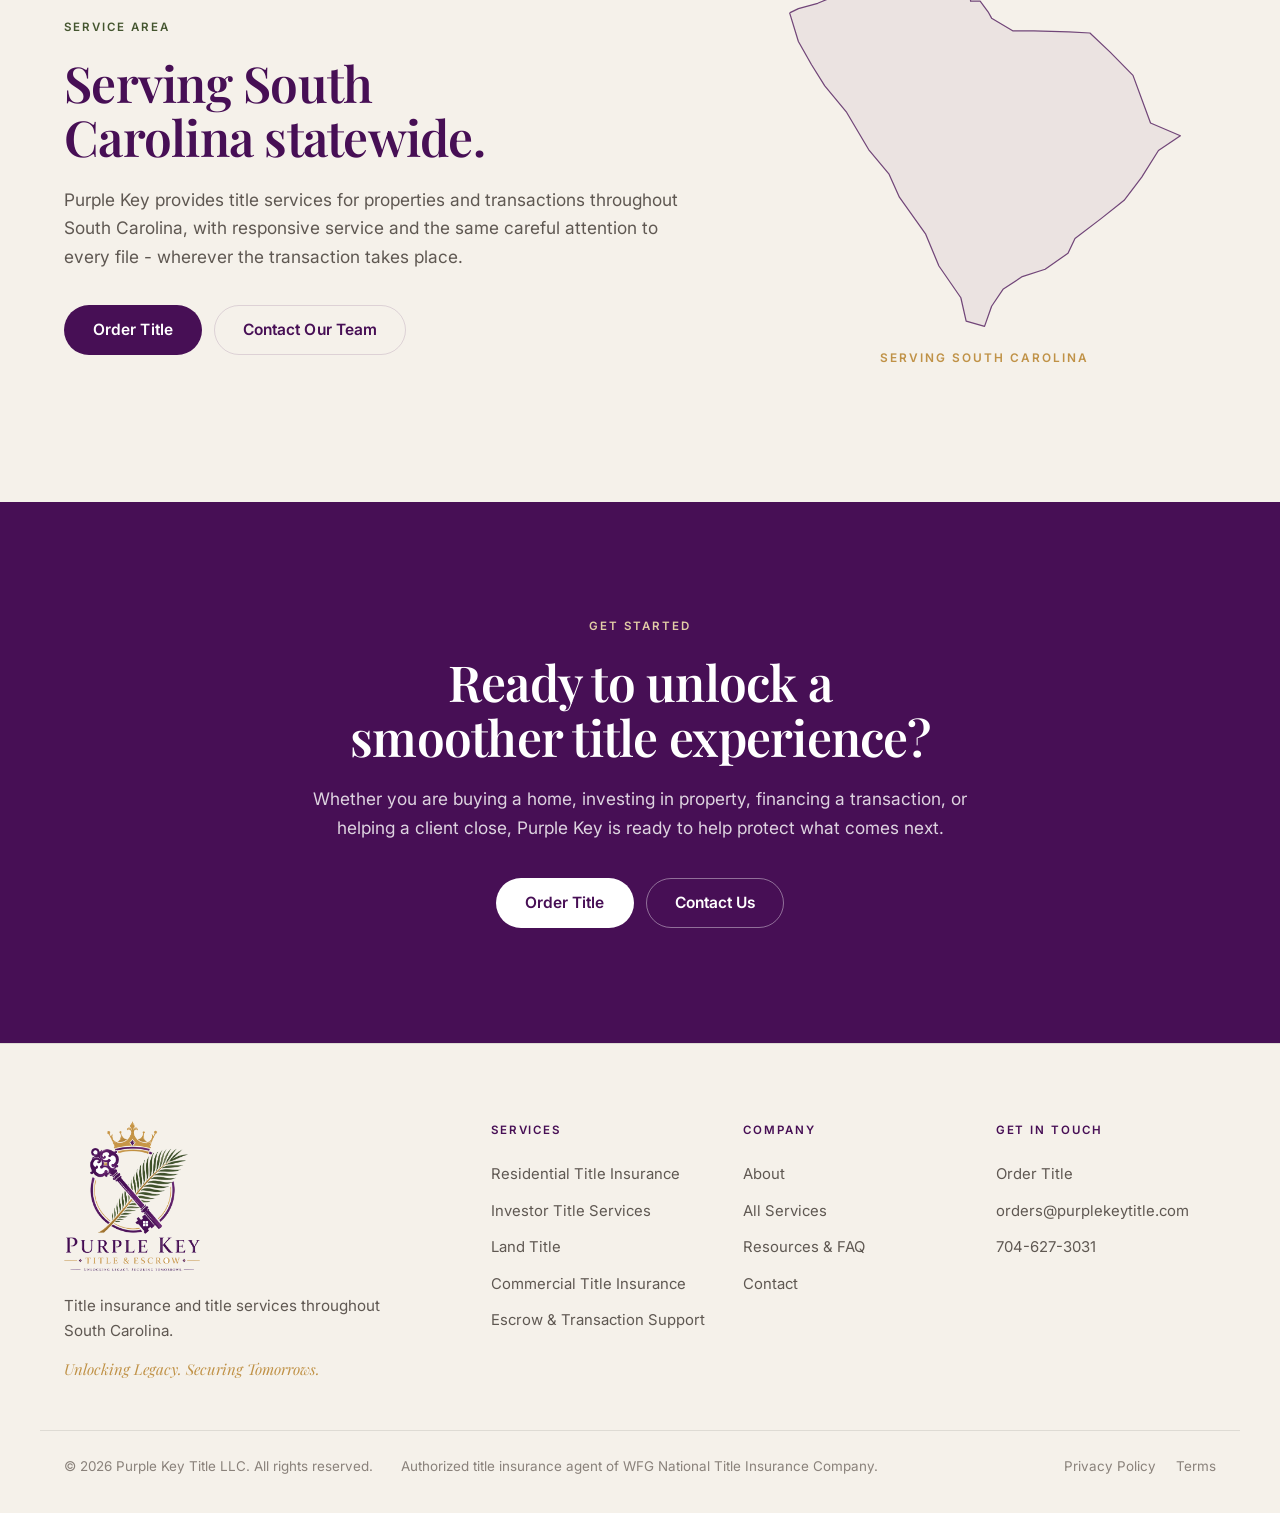
==== commit b34895f5: "Rename to Purple Key Title LLC and apply revision round 3 - Legal name Purple Key Title LLC across c" ====
--- a/index.html
+++ b/index.html
@@ -3,14 +3,14 @@
 <head>
 <meta charset="utf-8">
 <meta name="viewport" content="width=device-width, initial-scale=1">
-<title>Purple Key Title &amp; Escrow | South Carolina Title Insurance</title>
-<meta name="description" content="Purple Key Title &amp; Escrow provides title insurance and title services for homebuyers, investors, lenders, land, and commercial transactions throughout South Carolina.">
+<title>Purple Key Title LLC | South Carolina Title Insurance</title>
+<meta name="description" content="Purple Key Title LLC provides title insurance and title services for homebuyers, investors, lenders, land, and commercial transactions throughout South Carolina.">
 <link rel="canonical" href="https://purplekeytitle.com/">
 <meta name="theme-color" content="#FBFAF7">
 <meta property="og:type" content="website">
-<meta property="og:site_name" content="Purple Key Title & Escrow">
-<meta property="og:title" content="Purple Key Title &amp; Escrow | South Carolina Title Insurance">
-<meta property="og:description" content="Purple Key Title &amp; Escrow provides title insurance and title services for homebuyers, investors, lenders, land, and commercial transactions throughout South Carolina.">
+<meta property="og:site_name" content="Purple Key Title LLC">
+<meta property="og:title" content="Purple Key Title LLC | South Carolina Title Insurance">
+<meta property="og:description" content="Purple Key Title LLC provides title insurance and title services for homebuyers, investors, lenders, land, and commercial transactions throughout South Carolina.">
 <meta property="og:url" content="https://purplekeytitle.com/">
 <meta property="og:image" content="https://purplekeytitle.com/assets/img/og.jpg">
 <meta name="twitter:card" content="summary_large_image">
@@ -22,14 +22,14 @@
 <link rel="preconnect" href="https://fonts.gstatic.com" crossorigin>
 <link rel="stylesheet" href="https://fonts.googleapis.com/css2?family=Playfair+Display:wght@500;600;700&family=Inter:wght@400;500;600&display=swap">
 <link rel="stylesheet" href="assets/style.css">
-<script type="application/ld+json">{"@context": "https://schema.org", "@type": "ProfessionalService", "name": "Purple Key Title & Escrow", "description": "Title insurance and title services for residential, investor, land and commercial transactions throughout South Carolina.", "url": "https://purplekeytitle.com", "logo": "https://purplekeytitle.com/assets/img/logo-512.png", "image": "https://purplekeytitle.com/assets/img/og.jpg", "email": "orders@purplekeytitle.com", "areaServed": {"@type": "State", "name": "South Carolina"}, "serviceType": ["Residential Title Insurance", "Investor Title Services", "Land Title", "Commercial Title Insurance", "Escrow & Transaction Support"], "telephone": "704-627-3031"}</script>
+<script type="application/ld+json">{"@context": "https://schema.org", "@type": "ProfessionalService", "name": "Purple Key Title LLC", "description": "Title insurance and title services for residential, investor, land and commercial transactions throughout South Carolina.", "url": "https://purplekeytitle.com", "logo": "https://purplekeytitle.com/assets/img/logo-512.png", "image": "https://purplekeytitle.com/assets/img/og.jpg", "email": "orders@purplekeytitle.com", "areaServed": {"@type": "State", "name": "South Carolina"}, "serviceType": ["Residential Title Insurance", "Investor Title Services", "Land Title", "Commercial Title Insurance", "Escrow & Transaction Support"], "telephone": "704-627-3031"}</script>
 </head>
 <body>
 <a class="skip" href="#main">Skip to content</a>
 <header class="site-head" id="head">
   <div class="wrap head-in">
-    <a class="brand" href="index.html" aria-label="Purple Key Title & Escrow - home">
-      <img src="assets/img/logo-512.png" alt="Purple Key Title & Escrow" width="463" height="512">
+    <a class="brand" href="index.html" aria-label="Purple Key Title LLC - home">
+      <img src="assets/img/logo-512.png" alt="Purple Key Title LLC" width="463" height="512">
     </a>
     <nav class="nav" aria-label="Primary">
       <a href="index.html" aria-current="page">Home</a><a href="about.html">About</a>
@@ -54,9 +54,9 @@
 
 <section class="hero">
   <div class="wrap">
-    <p class="eyebrow">South Carolina Title &amp; Escrow</p>
+    <p class="eyebrow">South Carolina Title Services</p>
     <h1 class="h-hero">The key to confident ownership.</h1>
-    <p class="lede">Purple Key Title &amp; Escrow provides thorough title services, dependable title
+    <p class="lede">Purple Key Title LLC provides thorough title services, dependable title
       insurance, and responsive transaction support for homebuyers, investors, lenders, and real estate
       professionals across South Carolina. Backed by WFG National Title Insurance Company, we combine careful review, clear
       communication, and experienced service to help protect ownership and keep transactions moving.</p>
@@ -76,7 +76,7 @@
     <div class="split-copy reveal">
       <p class="eyebrow">Who we are</p>
       <h2 class="h-xl">A title partner built around trust.</h2>
-      <p>Purple Key Title &amp; Escrow was created to make title protection feel clear, responsive, and
+      <p>Purple Key Title LLC was created to make title protection feel clear, responsive, and
         personal. We bring careful title review, dependable communication, and close attention to every
         detail so buyers, investors, lenders, and real estate professionals can move forward with
         confidence.</p>
@@ -183,7 +183,7 @@
     <p class="eyebrow">Underwriter</p>
     <h2 class="h-lg">Local service. National strength.</h2>
     <span class="rule" aria-hidden="true"></span>
-    <p class="lede">Purple Key Title &amp; Escrow is an authorized title insurance agent of WFG National Title Insurance Company,
+    <p class="lede">Purple Key Title LLC is an authorized title insurance agent of WFG National Title Insurance Company,
       combining responsive local service with the resources and financial strength of a national
       underwriter.</p>
   </div>
@@ -196,16 +196,16 @@
   </div>
   <div class="wrap proc-media reveal"><picture class="proc-img"><source type="image/webp" srcset="assets/img/process-700.webp 700w, assets/img/process-1000.webp 1000w, assets/img/process-1600.webp 1600w" sizes="(max-width: 1240px) 94vw, 1200px"><img src="assets/img/process-1600.jpg" srcset="assets/img/process-700.jpg 700w, assets/img/process-1000.jpg 1000w, assets/img/process-1600.jpg 1600w" sizes="(max-width: 1240px) 94vw, 1200px" alt="Architectural drawings laid out on a walnut table with stone, wood and tile samples" width="1600" height="900" loading="lazy" decoding="async"></picture></div>
   <div class="wrap">
-    <ol class="steps-row">
-      <li class="step reveal"><span class="step-n">1</span>
-        <h3>Submit the order</h3><p>Send the property and transaction information through the Order Title link.</p></li>
-      <li class="step reveal"><span class="step-n">2</span>
-        <h3>Title search &amp; review</h3><p>The title is researched and reviewed for ownership, liens, restrictions, and other matters that may affect the transaction.</p></li>
-      <li class="step reveal"><span class="step-n">3</span>
-        <h3>Clear requirements &amp; coordinate</h3><p>Work with the appropriate parties to address title requirements and prepare the transaction for closing.</p></li>
-      <li class="step reveal"><span class="step-n">4</span>
-        <h3>Policy issuance</h3><p>After closing and completion of applicable requirements, issue the appropriate title insurance policy.</p></li>
-    </ol>
+    <div class="steps-row" role="list">
+      <div class="step reveal" role="listitem"><span class="step-n">1</span>
+        <h3>Submit the order</h3><p>Send the property and transaction information through the Order Title link.</p></div>
+      <div class="step reveal" role="listitem"><span class="step-n">2</span>
+        <h3>Title search &amp; review</h3><p>The title is researched and reviewed for ownership, liens, restrictions, and other matters that may affect the transaction.</p></div>
+      <div class="step reveal" role="listitem"><span class="step-n">3</span>
+        <h3>Clear requirements &amp; coordinate</h3><p>Work with the appropriate parties to address title requirements and prepare the transaction for closing.</p></div>
+      <div class="step reveal" role="listitem"><span class="step-n">4</span>
+        <h3>Policy issuance</h3><p>After closing and completion of applicable requirements, issue the appropriate title insurance policy.</p></div>
+    </div>
   </div>
 </section>
 
@@ -214,9 +214,9 @@
     <div class="cov-copy reveal">
       <p class="eyebrow">Service area</p>
       <h2 class="h-xl">Serving South Carolina statewide.</h2>
-      <p class="lede">Purple Key handles title work for properties and transactions across South
-        Carolina - the Upstate, the Midlands, the Pee Dee and the Lowcountry. The same process and the
-        same attention, wherever the file sits.</p>
+      <p class="lede">Purple Key provides title services for properties and transactions throughout
+        South Carolina, with responsive service and the same careful attention to every file - wherever
+        the transaction takes place.</p>
       <div class="btns">
         <a class="btn btn-p" href="mailto:orders@purplekeytitle.com?subject=New%20Title%20Order%20-%20Purple%20Key%20Title.&body=Please%20open%20a%20new%20title%20order.%0A%0AContact%20name%3A%0ACompany%20/%20firm%3A%0AEmail%3A%0APhone%3A%0AProperty%20address%3A%0ACounty%3A%0ATransaction%20type%20%28Purchase%20/%20Refinance%20/%20Cash%20/%20Commercial%20/%20Land%20/%20Other%29%3A%0ARole%20%28Buyer%20/%20Seller%20/%20Realtor%20/%20Lender%20/%20Investor%20/%20Attorney%20/%20Other%29%3A%0ARequested%20service%3A%0ATarget%20closing%20date%3A%0ANotes%20/%20special%20instructions%3A%0A%0AFor%20your%20security%2C%20please%20do%20not%20send%20Social%20Security%20numbers%2C%20bank%20account%0Anumbers%2C%20wire%20instructions%20or%20other%20sensitive%20financial%20details%20by%20email.%0A">Order Title</a>
         <a class="btn btn-o" href="contact.html">Contact Our Team</a>
@@ -248,7 +248,7 @@
 <footer class="site-foot">
   <div class="wrap foot-in">
     <div class="foot-brand">
-      <img src="assets/img/logo-512.png" alt="Purple Key Title & Escrow" width="463" height="512" loading="lazy">
+      <img src="assets/img/logo-512.png" alt="Purple Key Title LLC" width="463" height="512" loading="lazy">
       <p class="foot-line">Title insurance and title services throughout South Carolina.</p>
       <p class="foot-tag">Unlocking Legacy. Securing Tomorrows.</p>
     </div>
@@ -268,7 +268,7 @@
     </div>
   </div>
   <div class="wrap foot-bar">
-    <p>&copy; 2026 Purple Key Title & Escrow. All rights reserved.</p>
+    <p>&copy; 2026 Purple Key Title LLC. All rights reserved.</p>
     <p class="foot-uw">Authorized title insurance agent of WFG National Title Insurance Company.</p>
     <p class="foot-legal"><a href="privacy.html">Privacy Policy</a><a href="terms.html">Terms</a></p>
   </div>
--- a/assets/style.css
+++ b/assets/style.css
@@ -282,10 +282,10 @@
 .proc-media{margin-top:clamp(32px,4vw,48px);margin-bottom:clamp(40px,5vw,60px)}
 .proc-img img{width:100%;border-radius:var(--r-xl);box-shadow:var(--shadow-lg);background:var(--stone)}
 
-.steps-row,.steps-row > li{list-style:none}
-.steps-row > li::marker{content:""}
+/* no <ol> here on purpose: the badge is the only number, so a browser
+   list-marker can never render a second one beside it. */
 .steps-row{
-  list-style:none;margin:0;padding:0;
+  margin:0;padding:0;
   display:grid;grid-template-columns:repeat(4,1fr);gap:clamp(20px,3vw,40px);
 }
 .step{position:relative;padding-top:8px}
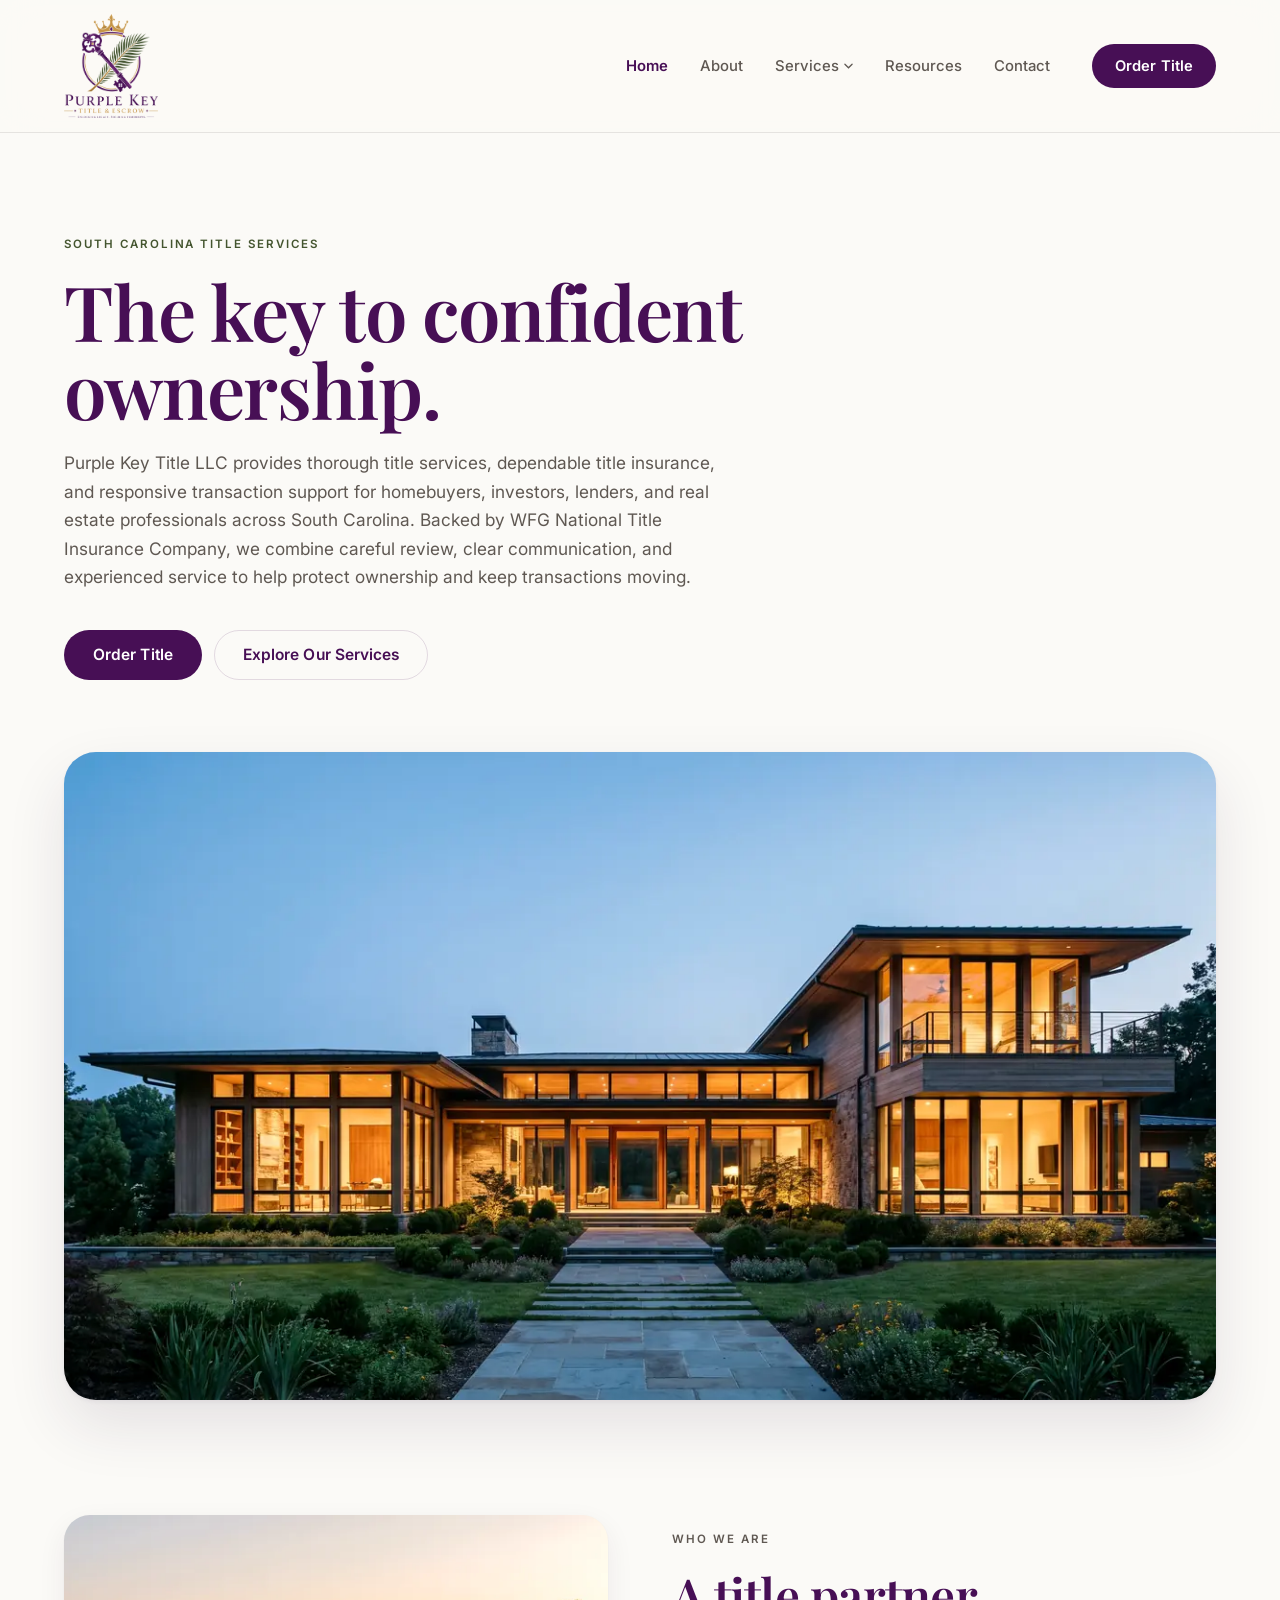
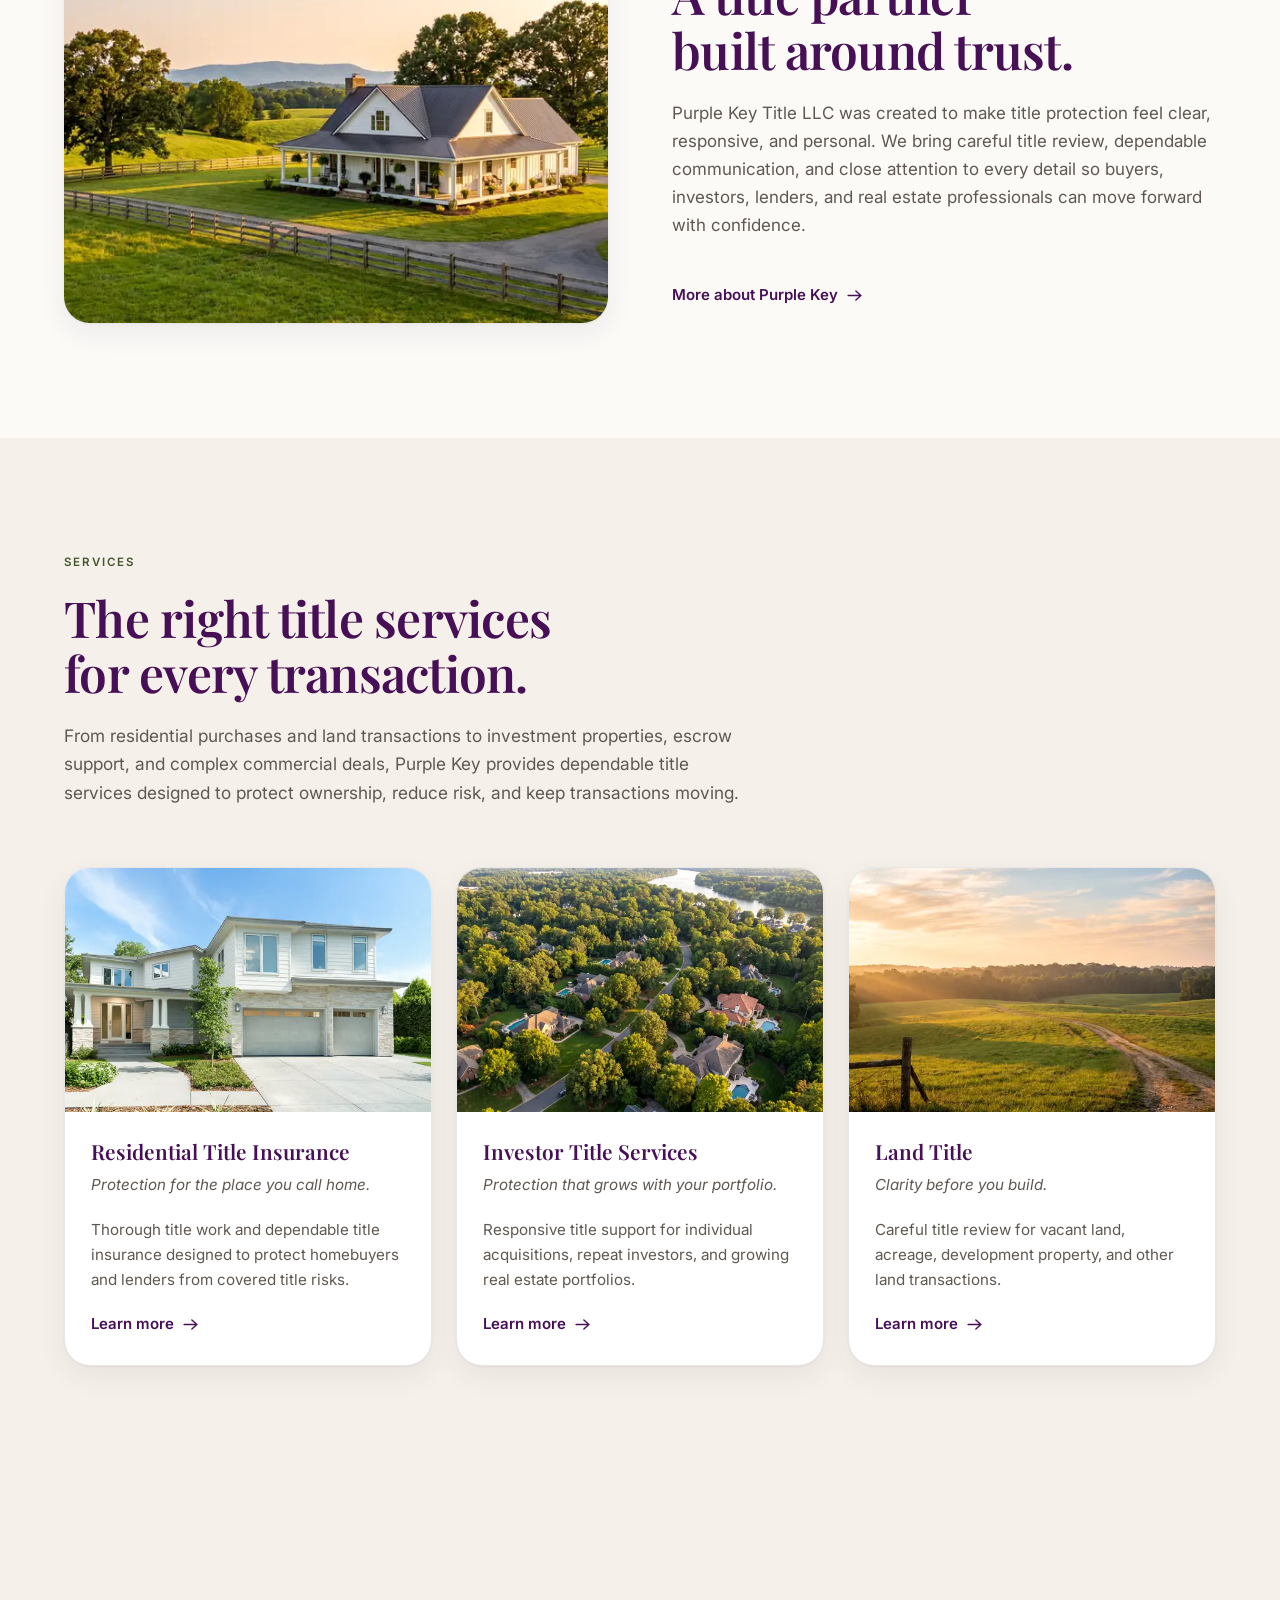
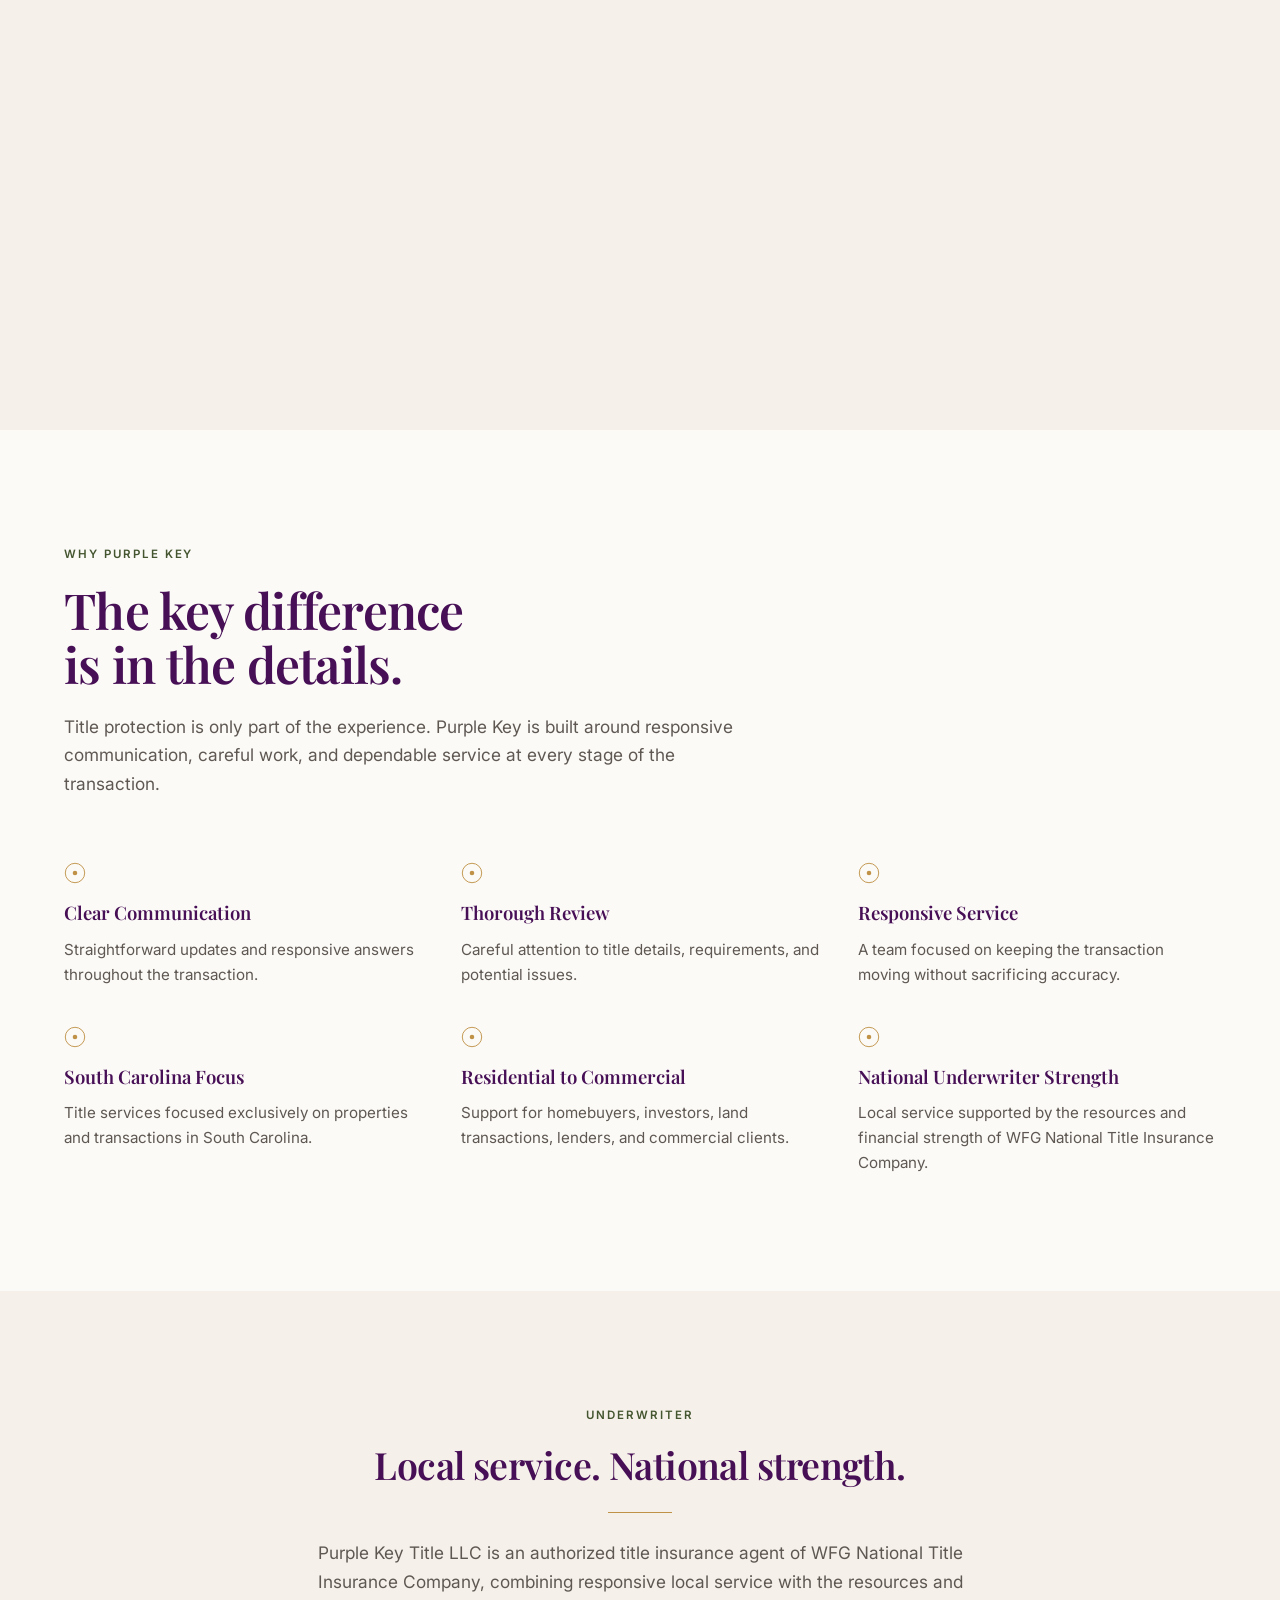
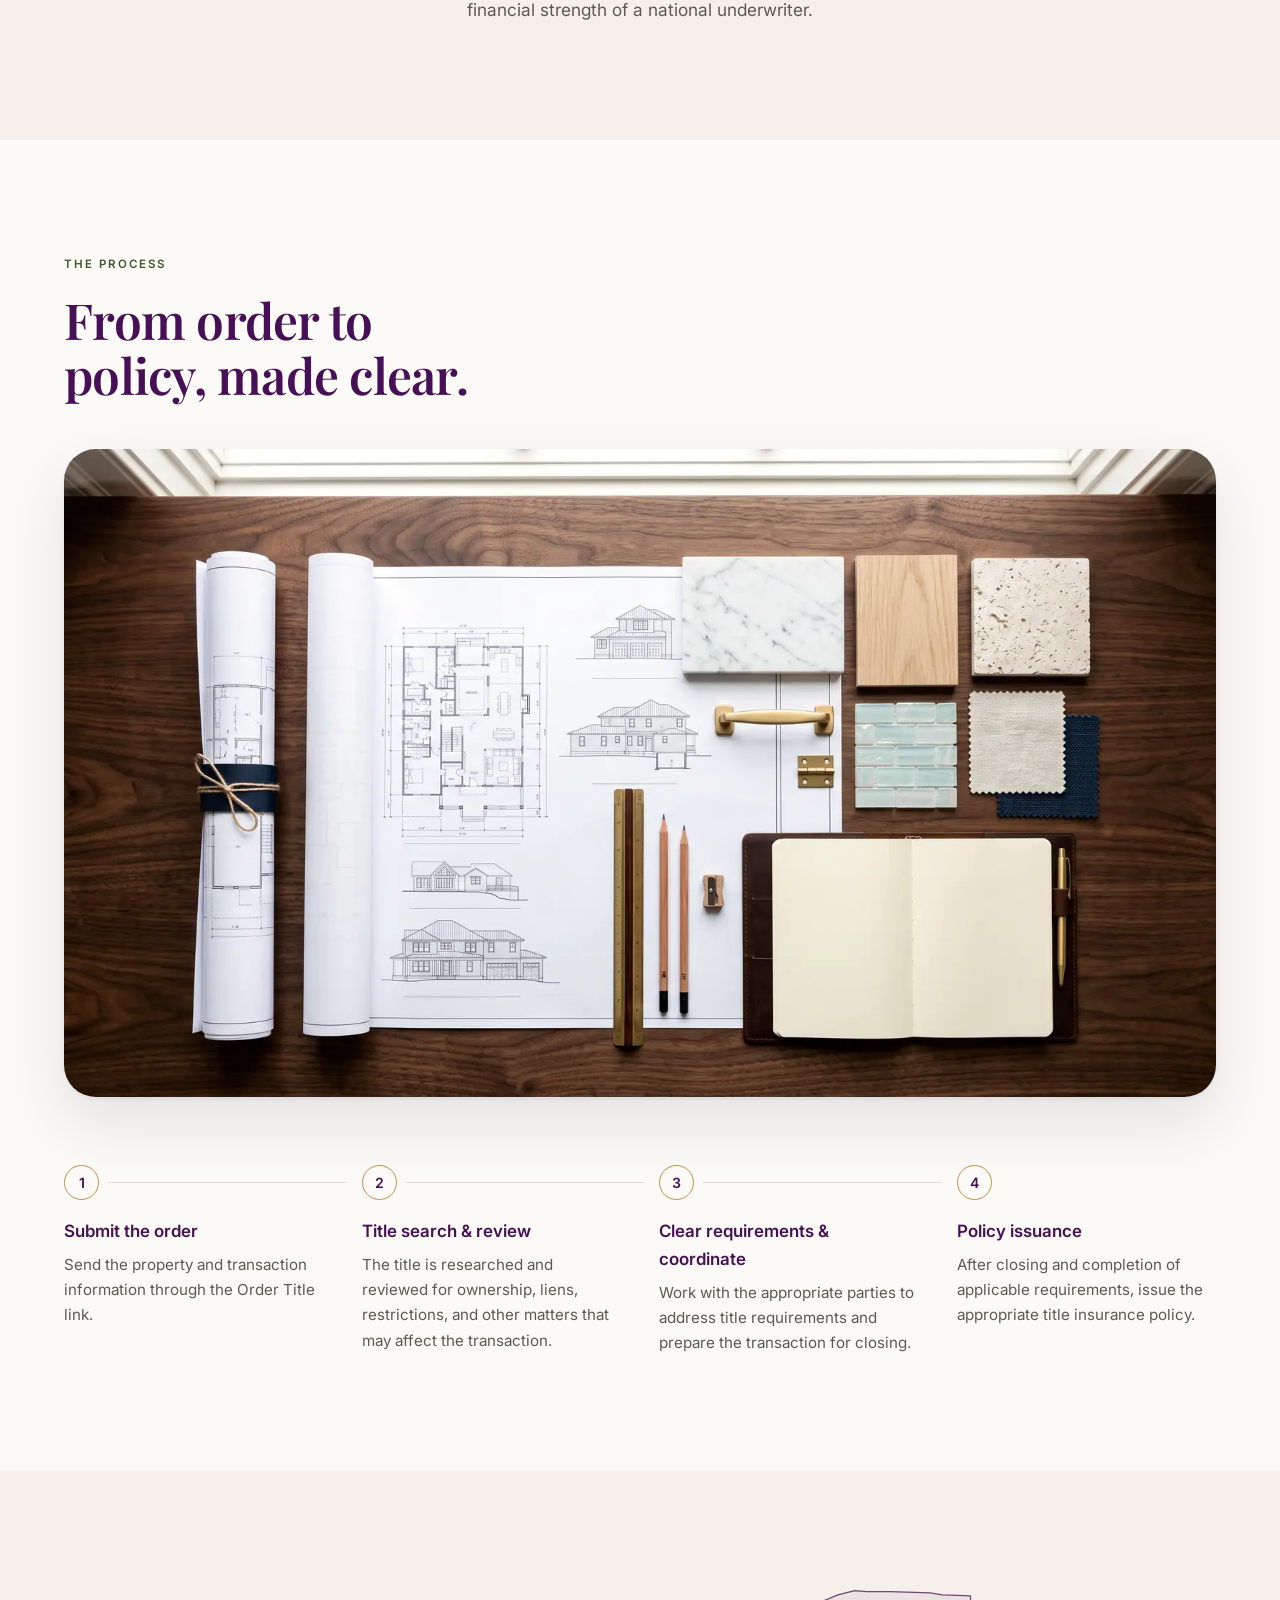
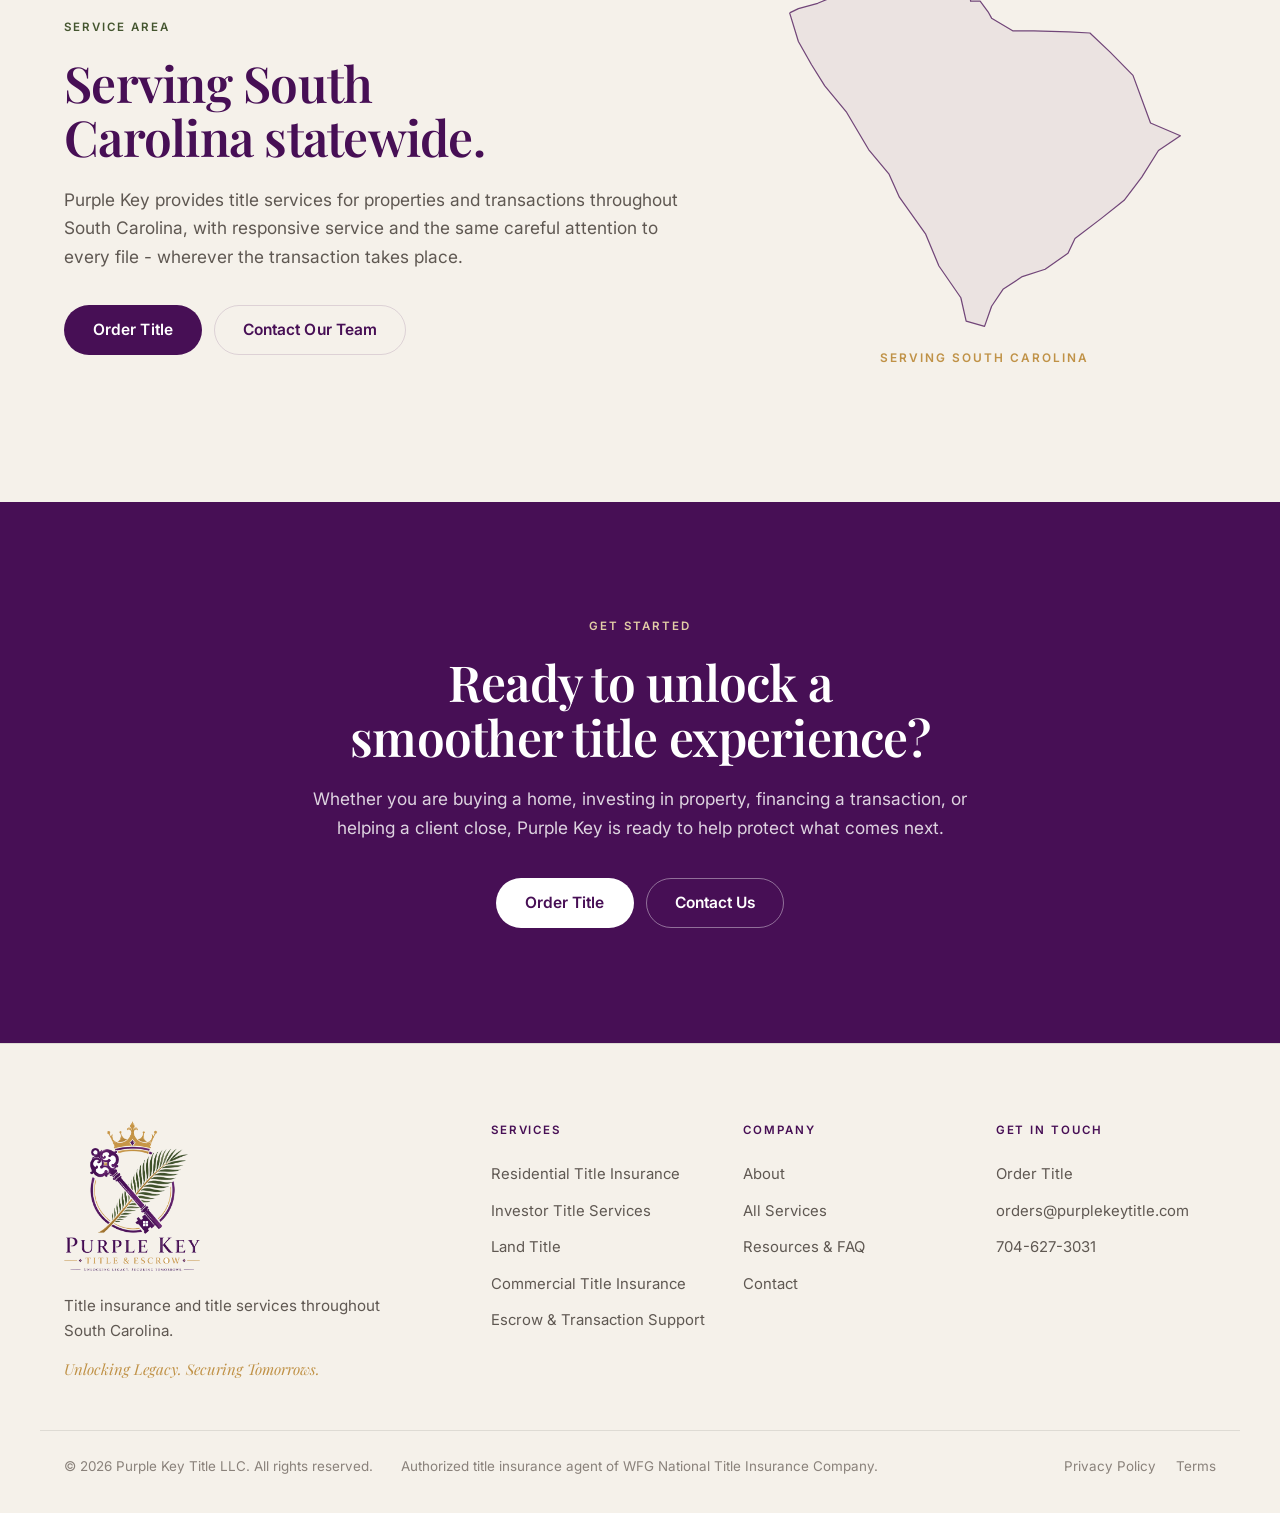
==== commit 6b14d147: "Replace hero and About imagery Both slots held refined brick colonials that read as near-duplicates " ====
--- a/index.html
+++ b/index.html
@@ -66,13 +66,13 @@
     </div>
   </div>
   <div class="wrap hero-media">
-    <picture class="hero-img"><source type="image/webp" srcset="assets/img/hero-800.webp 800w, assets/img/hero-1200.webp 1200w, assets/img/hero-1800.webp 1800w" sizes="(max-width: 1240px) 94vw, 1200px"><img src="assets/img/hero-1800.jpg" srcset="assets/img/hero-800.jpg 800w, assets/img/hero-1200.jpg 1200w, assets/img/hero-1800.jpg 1800w" sizes="(max-width: 1240px) 94vw, 1200px" alt="A brick South Carolina home with white columns, azaleas in bloom and mature oaks along a circular drive" width="1800" height="1012" fetchpriority="high"></picture>
+    <picture class="hero-img"><source type="image/webp" srcset="assets/img/hero-800.webp 800w, assets/img/hero-1200.webp 1200w, assets/img/hero-1800.webp 1800w" sizes="(max-width: 1240px) 94vw, 1200px"><img src="assets/img/hero-1800.jpg" srcset="assets/img/hero-800.jpg 800w, assets/img/hero-1200.jpg 1200w, assets/img/hero-1800.jpg 1800w" sizes="(max-width: 1240px) 94vw, 1200px" alt="A stone and timber Southern home at dusk, warm light in the windows and a bluestone walk running through manicured beds" width="1800" height="1012" fetchpriority="high"></picture>
   </div>
 </section>
 
 <section class="sec">
   <div class="wrap split">
-    <div class="split-media reveal"><picture class="rounded"><source type="image/webp" srcset="assets/img/about-600.webp 600w, assets/img/about-900.webp 900w, assets/img/about-1400.webp 1400w" sizes="(max-width: 900px) 92vw, 46vw"><img src="assets/img/about-1400.jpg" srcset="assets/img/about-600.jpg 600w, assets/img/about-900.jpg 900w, assets/img/about-1400.jpg 1400w" sizes="(max-width: 900px) 92vw, 46vw" alt="A red brick home framed by mature oaks and a magnolia, with azaleas along the front beds" width="1400" height="1050" loading="lazy" decoding="async"></picture></div>
+    <div class="split-media reveal"><picture class="rounded"><source type="image/webp" srcset="assets/img/about-600.webp 600w, assets/img/about-900.webp 900w, assets/img/about-1400.webp 1400w" sizes="(max-width: 900px) 92vw, 46vw"><img src="assets/img/about-1400.jpg" srcset="assets/img/about-600.jpg 600w, assets/img/about-900.jpg 900w, assets/img/about-1400.jpg 1400w" sizes="(max-width: 900px) 92vw, 46vw" alt="A white farmhouse with a wraparound porch and a black metal roof on rolling South Carolina pasture, framed by mature hardwoods" width="1400" height="1050" loading="lazy" decoding="async"></picture></div>
     <div class="split-copy reveal">
       <p class="eyebrow">Who we are</p>
       <h2 class="h-xl">A title partner built around trust.</h2>
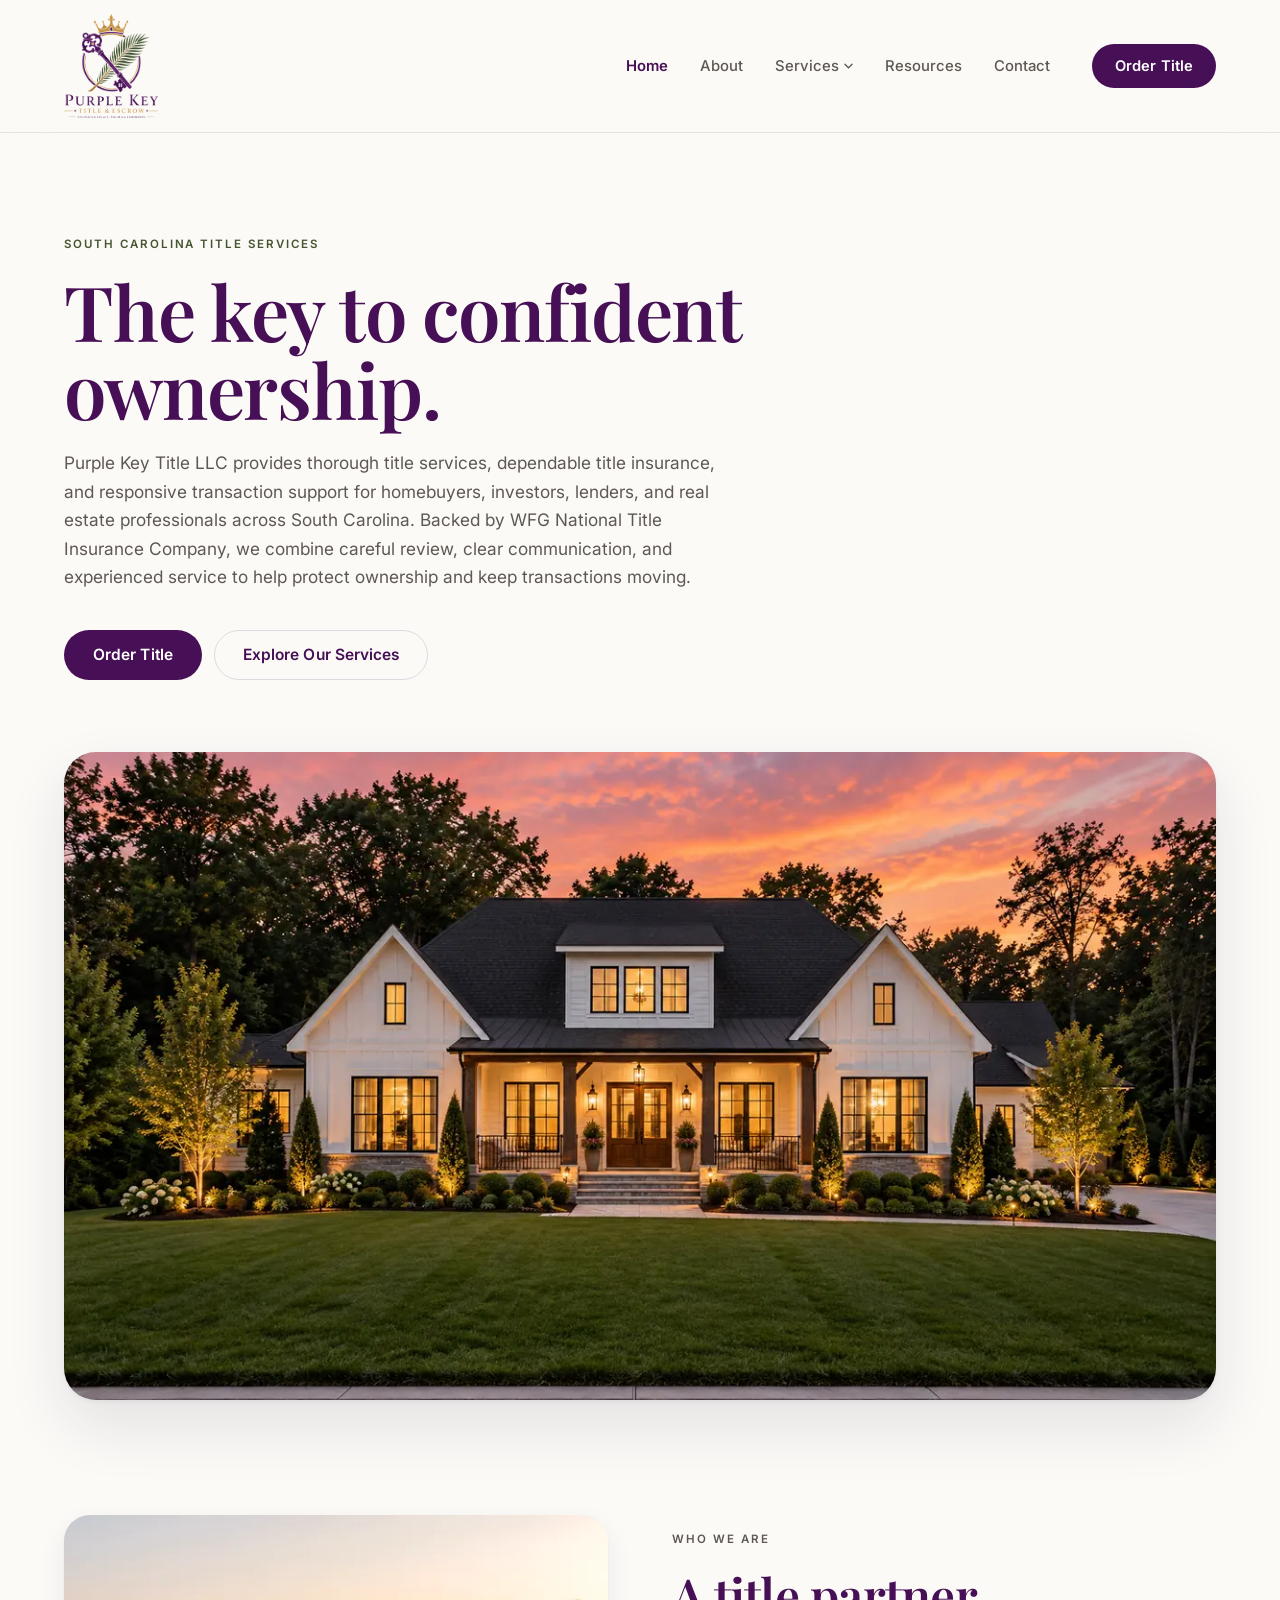
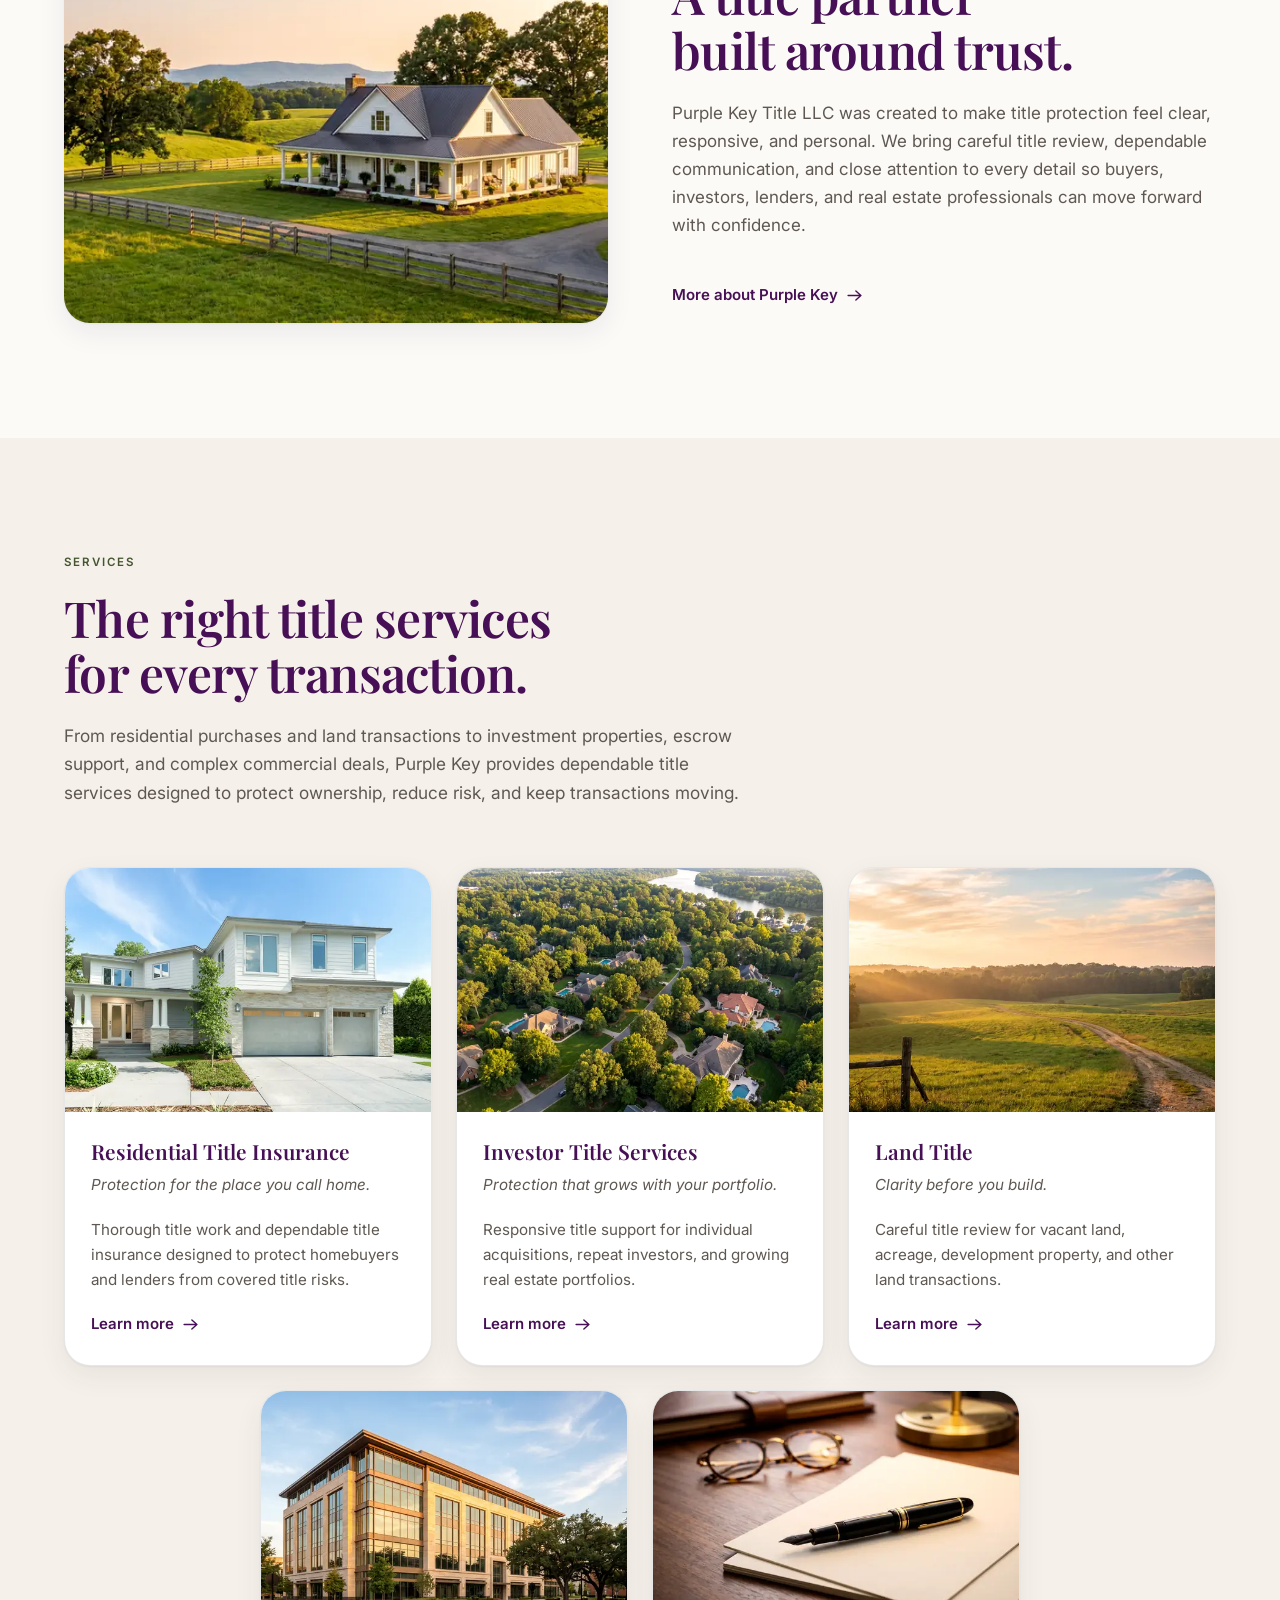
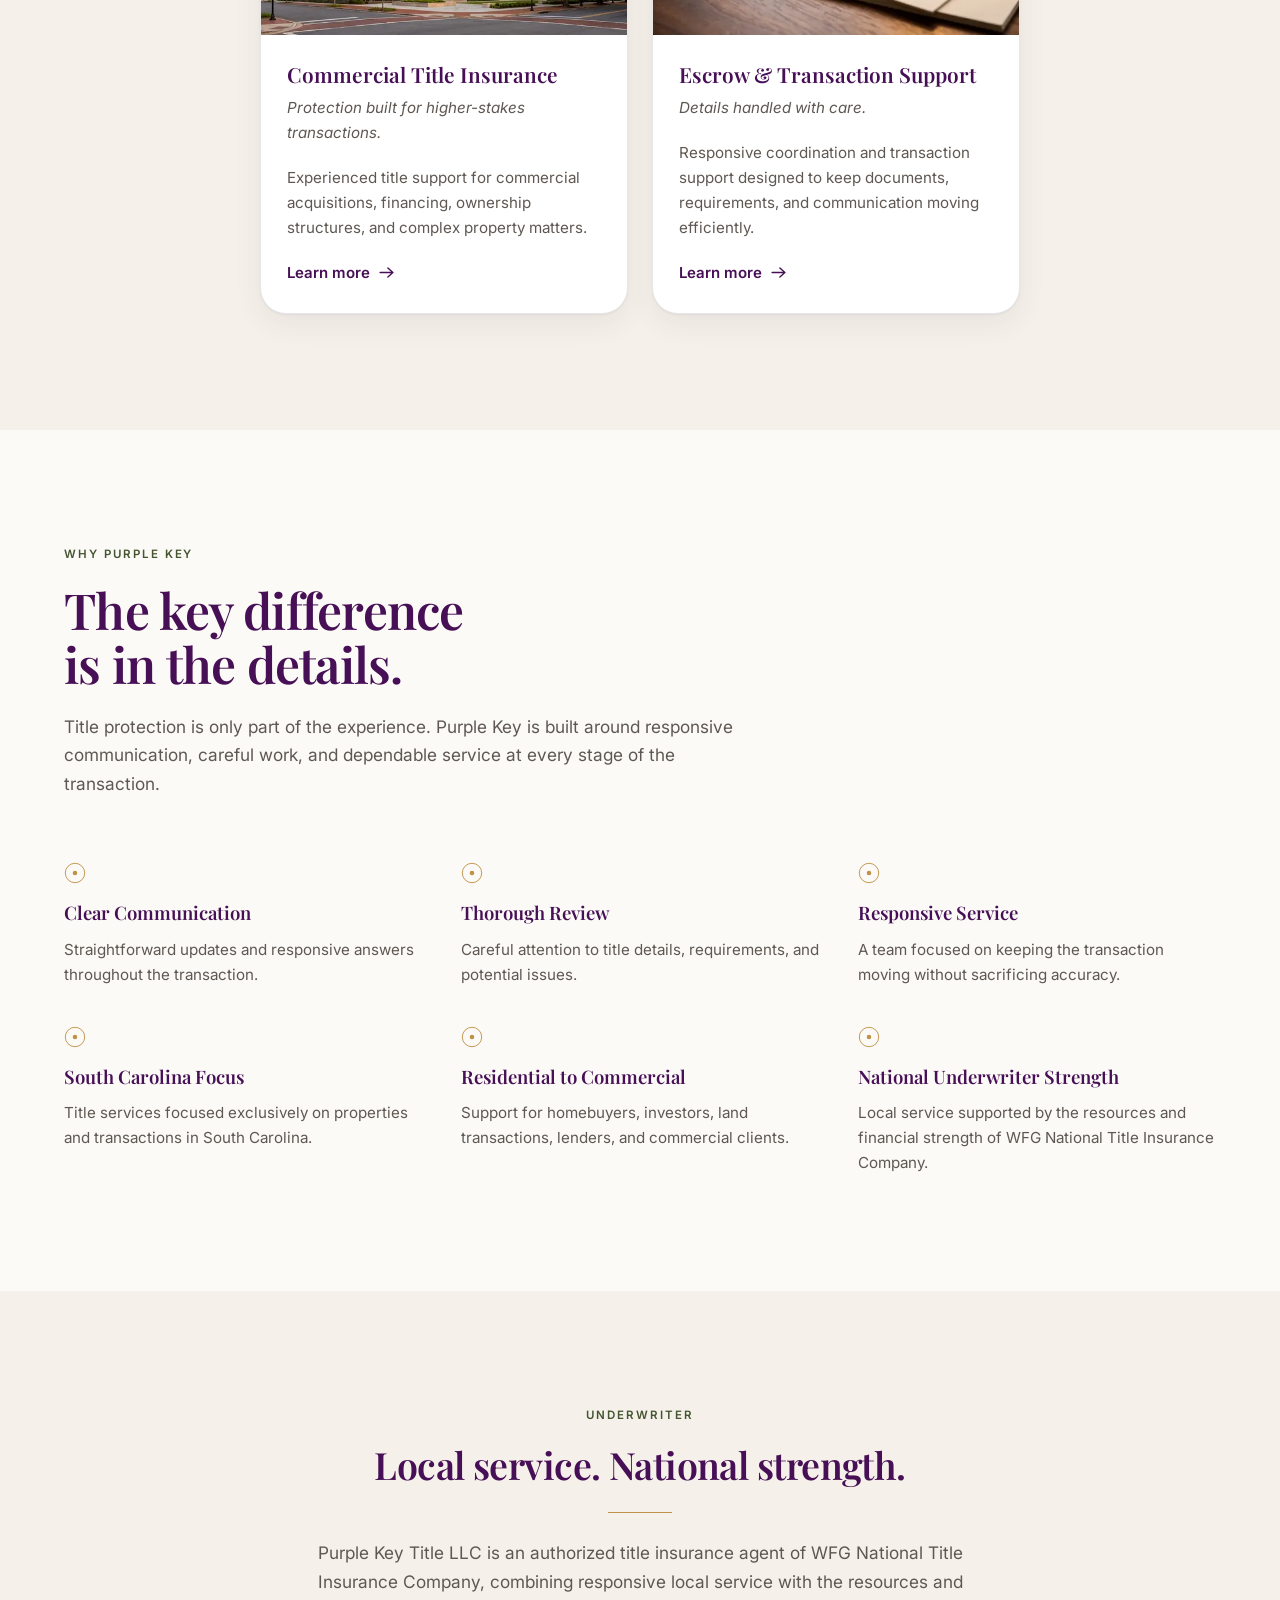
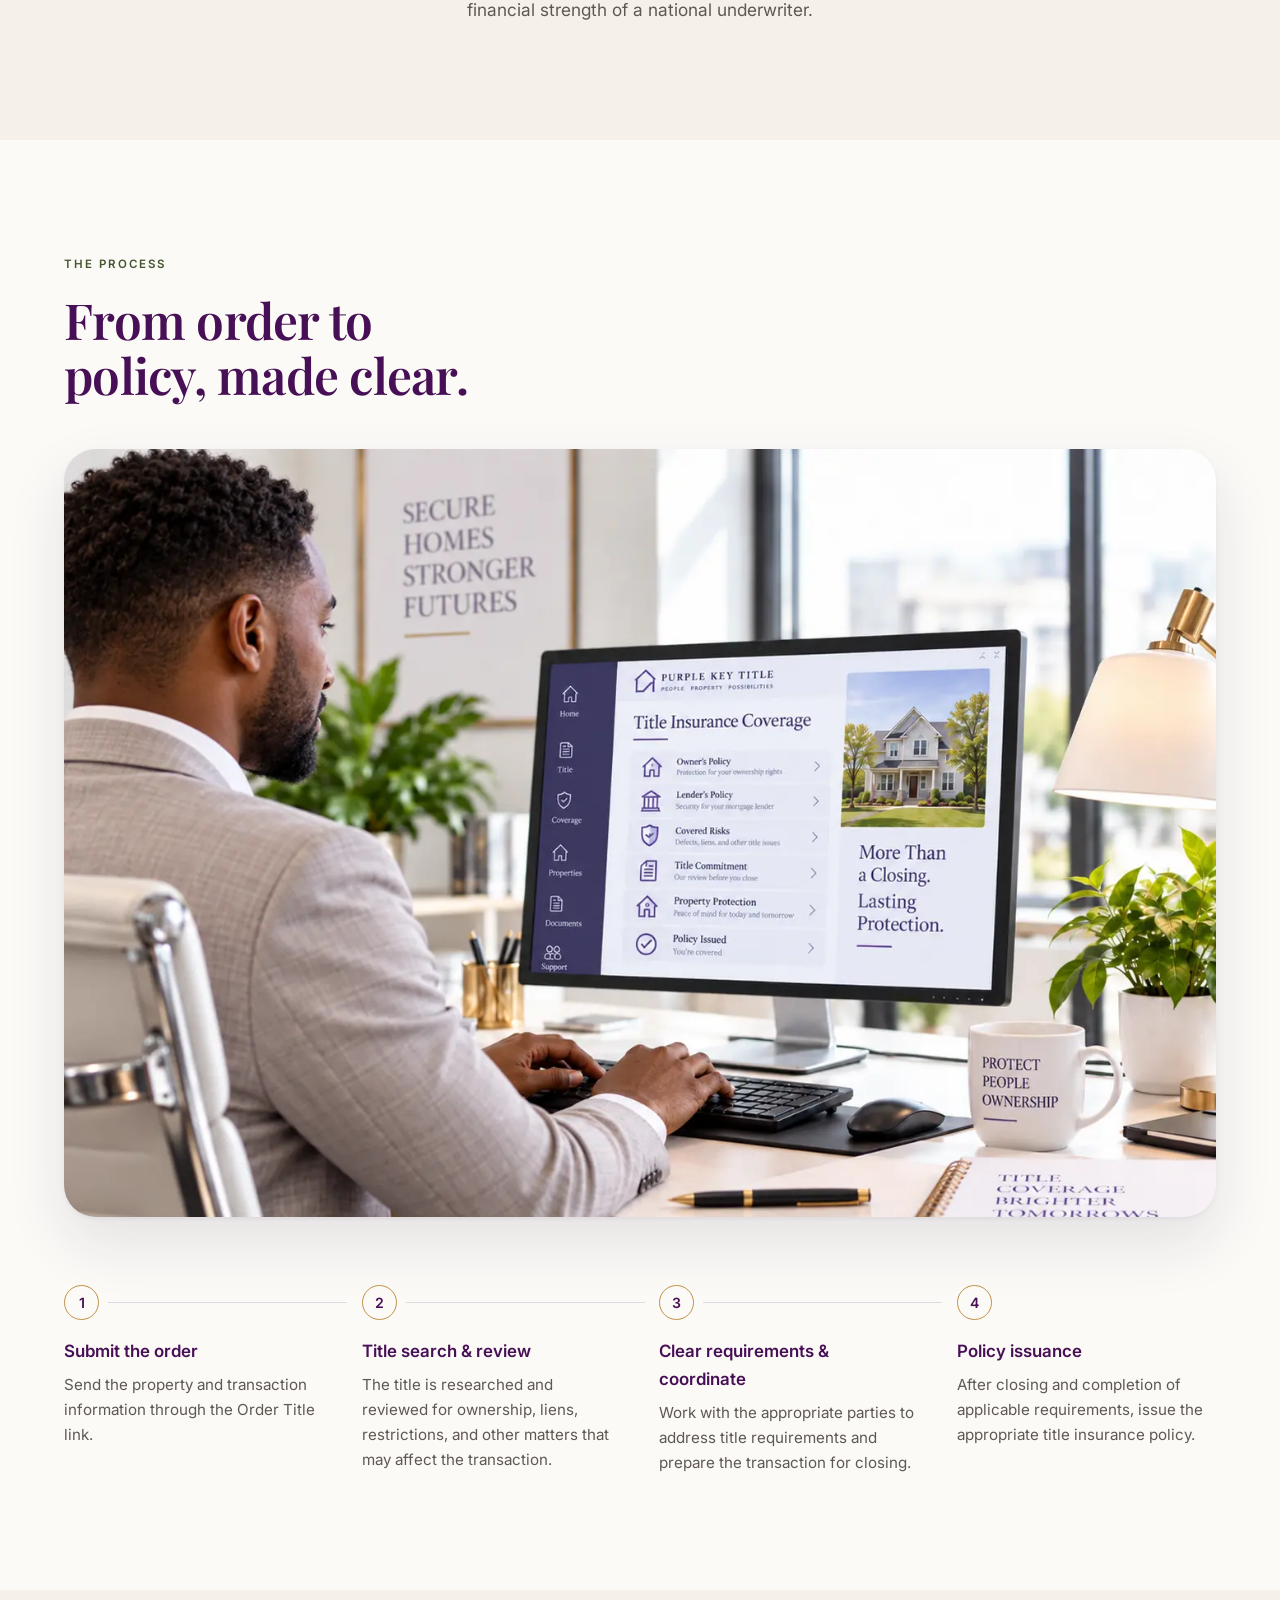
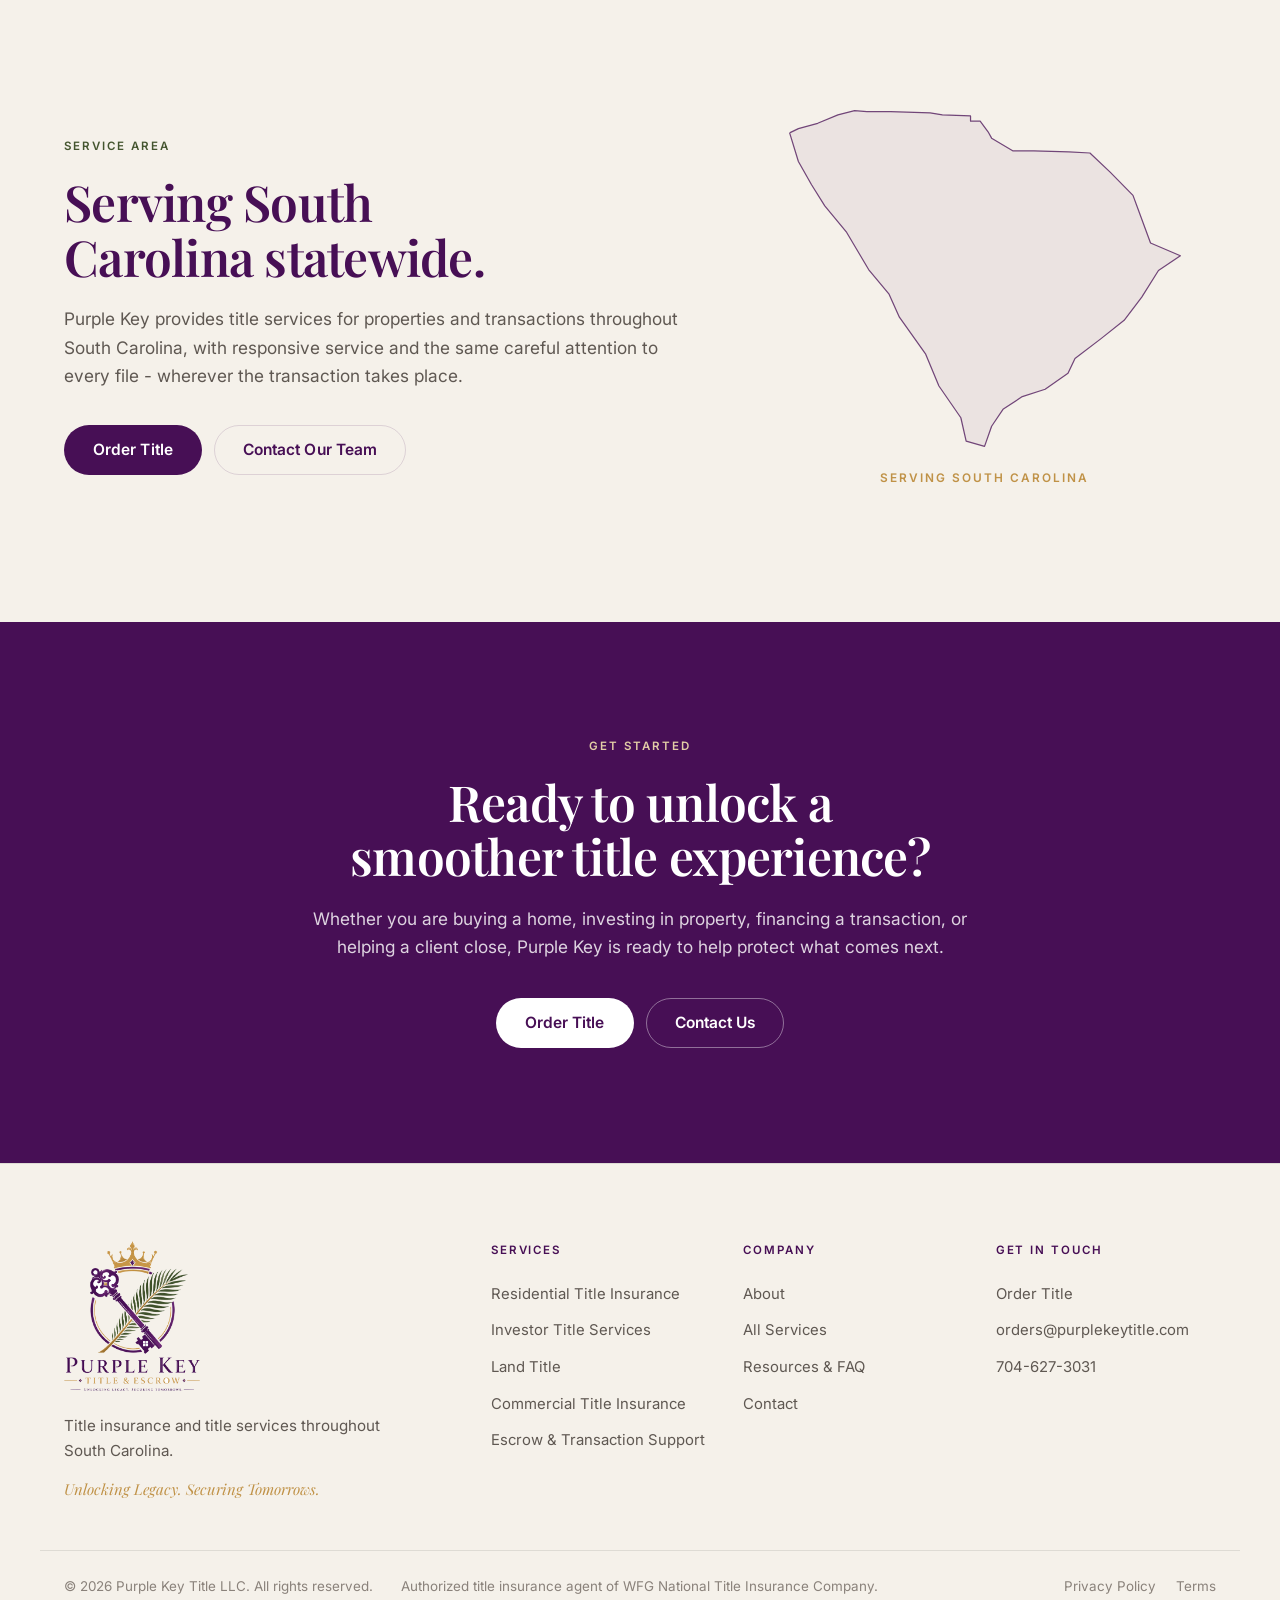
==== commit 8f6b3bc4: "Swap hero and process images to client-approved files - hero -> twilight_modern_farmhouse_elegance.p" ====
--- a/index.html
+++ b/index.html
@@ -66,13 +66,13 @@
     </div>
   </div>
   <div class="wrap hero-media">
-    <picture class="hero-img"><source type="image/webp" srcset="assets/img/hero-800.webp 800w, assets/img/hero-1200.webp 1200w, assets/img/hero-1800.webp 1800w" sizes="(max-width: 1240px) 94vw, 1200px"><img src="assets/img/hero-1800.jpg" srcset="assets/img/hero-800.jpg 800w, assets/img/hero-1200.jpg 1200w, assets/img/hero-1800.jpg 1800w" sizes="(max-width: 1240px) 94vw, 1200px" alt="A stone and timber Southern home at dusk, warm light in the windows and a bluestone walk running through manicured beds" width="1800" height="1012" fetchpriority="high"></picture>
+    <picture class="hero-img"><source type="image/webp" srcset="assets/img/hero-800.webp?v=742c878d 800w, assets/img/hero-1200.webp?v=b5b95b88 1200w, assets/img/hero-1600.webp?v=3e735a2c 1600w" sizes="(max-width: 1240px) 94vw, 1200px"><img src="assets/img/hero-1600.jpg?v=040c004d" srcset="assets/img/hero-800.jpg?v=49346e42 800w, assets/img/hero-1200.jpg?v=3cf33acf 1200w, assets/img/hero-1600.jpg?v=040c004d 1600w" sizes="(max-width: 1240px) 94vw, 1200px" alt="A white board-and-batten farmhouse at twilight, warm light in the windows and landscape lighting along the front beds" width="1600" height="900" fetchpriority="high"></picture>
   </div>
 </section>
 
 <section class="sec">
   <div class="wrap split">
-    <div class="split-media reveal"><picture class="rounded"><source type="image/webp" srcset="assets/img/about-600.webp 600w, assets/img/about-900.webp 900w, assets/img/about-1400.webp 1400w" sizes="(max-width: 900px) 92vw, 46vw"><img src="assets/img/about-1400.jpg" srcset="assets/img/about-600.jpg 600w, assets/img/about-900.jpg 900w, assets/img/about-1400.jpg 1400w" sizes="(max-width: 900px) 92vw, 46vw" alt="A white farmhouse with a wraparound porch and a black metal roof on rolling South Carolina pasture, framed by mature hardwoods" width="1400" height="1050" loading="lazy" decoding="async"></picture></div>
+    <div class="split-media reveal"><picture class="rounded"><source type="image/webp" srcset="assets/img/about-600.webp?v=5d274d8e 600w, assets/img/about-900.webp?v=4e37e988 900w, assets/img/about-1400.webp?v=75d0896c 1400w" sizes="(max-width: 900px) 92vw, 46vw"><img src="assets/img/about-1400.jpg?v=8e8c1eeb" srcset="assets/img/about-600.jpg?v=9d8b7f51 600w, assets/img/about-900.jpg?v=b7f61f26 900w, assets/img/about-1400.jpg?v=8e8c1eeb 1400w" sizes="(max-width: 900px) 92vw, 46vw" alt="A white farmhouse with a wraparound porch and a black metal roof on rolling South Carolina pasture, framed by mature hardwoods" width="1400" height="1050" loading="lazy" decoding="async"></picture></div>
     <div class="split-copy reveal">
       <p class="eyebrow">Who we are</p>
       <h2 class="h-xl">A title partner built around trust.</h2>
@@ -95,7 +95,7 @@
   </div>
   <div class="wrap svc-grid">
     <a class="svc-card reveal" href="residential-title-insurance.html">
-      <picture class="svc-img"><source type="image/webp" srcset="assets/img/residential-600.webp 600w, assets/img/residential-800.webp 800w, assets/img/residential-1200.webp 1200w" sizes="(max-width: 700px) 92vw, (max-width: 1080px) 46vw, 30vw"><img src="assets/img/residential-1200.jpg" srcset="assets/img/residential-600.jpg 600w, assets/img/residential-800.jpg 800w, assets/img/residential-1200.jpg 1200w" sizes="(max-width: 700px) 92vw, (max-width: 1080px) 46vw, 30vw" alt="A newly built two-storey home with stone and lap siding on a quiet residential street" width="1200" height="800" loading="lazy" decoding="async"></picture>
+      <picture class="svc-img"><source type="image/webp" srcset="assets/img/residential-600.webp?v=355f48df 600w, assets/img/residential-800.webp?v=4f65161f 800w, assets/img/residential-1200.webp?v=404d499a 1200w" sizes="(max-width: 700px) 92vw, (max-width: 1080px) 46vw, 30vw"><img src="assets/img/residential-1200.jpg?v=4d25fa75" srcset="assets/img/residential-600.jpg?v=7d6798d0 600w, assets/img/residential-800.jpg?v=04dd458d 800w, assets/img/residential-1200.jpg?v=4d25fa75 1200w" sizes="(max-width: 700px) 92vw, (max-width: 1080px) 46vw, 30vw" alt="A newly built two-storey home with stone and lap siding on a quiet residential street" width="1200" height="800" loading="lazy" decoding="async"></picture>
       <div class="svc-body">
         <h3>Residential Title Insurance</h3>
         <p class="svc-sub">Protection for the place you call home.</p>
@@ -104,7 +104,7 @@
       </div>
     </a>
     <a class="svc-card reveal" href="investor-title-services.html">
-      <picture class="svc-img"><source type="image/webp" srcset="assets/img/investors-600.webp 600w, assets/img/investors-800.webp 800w, assets/img/investors-1200.webp 1200w" sizes="(max-width: 700px) 92vw, (max-width: 1080px) 46vw, 30vw"><img src="assets/img/investors-1200.jpg" srcset="assets/img/investors-600.jpg 600w, assets/img/investors-800.jpg 800w, assets/img/investors-1200.jpg 1200w" sizes="(max-width: 700px) 92vw, (max-width: 1080px) 46vw, 30vw" alt="An aerial view of an established South Carolina neighborhood of traditional homes under mature trees" width="1200" height="800" loading="lazy" decoding="async"></picture>
+      <picture class="svc-img"><source type="image/webp" srcset="assets/img/investors-600.webp?v=4a63a806 600w, assets/img/investors-800.webp?v=ddc7b882 800w, assets/img/investors-1200.webp?v=5060602f 1200w" sizes="(max-width: 700px) 92vw, (max-width: 1080px) 46vw, 30vw"><img src="assets/img/investors-1200.jpg?v=07528c98" srcset="assets/img/investors-600.jpg?v=ec933318 600w, assets/img/investors-800.jpg?v=dfaab90b 800w, assets/img/investors-1200.jpg?v=07528c98 1200w" sizes="(max-width: 700px) 92vw, (max-width: 1080px) 46vw, 30vw" alt="An aerial view of an established South Carolina neighborhood of traditional homes under mature trees" width="1200" height="800" loading="lazy" decoding="async"></picture>
       <div class="svc-body">
         <h3>Investor Title Services</h3>
         <p class="svc-sub">Protection that grows with your portfolio.</p>
@@ -113,7 +113,7 @@
       </div>
     </a>
     <a class="svc-card reveal" href="land-title.html">
-      <picture class="svc-img"><source type="image/webp" srcset="assets/img/land-600.webp 600w, assets/img/land-800.webp 800w, assets/img/land-1200.webp 1200w" sizes="(max-width: 700px) 92vw, (max-width: 1080px) 46vw, 30vw"><img src="assets/img/land-1200.jpg" srcset="assets/img/land-600.jpg 600w, assets/img/land-800.jpg 800w, assets/img/land-1200.jpg 1200w" sizes="(max-width: 700px) 92vw, (max-width: 1080px) 46vw, 30vw" alt="Rolling Upstate South Carolina pasture at sunrise with a split-rail fence and a dirt track running toward the treeline" width="1200" height="800" loading="lazy" decoding="async"></picture>
+      <picture class="svc-img"><source type="image/webp" srcset="assets/img/land-600.webp?v=23c36aa8 600w, assets/img/land-800.webp?v=45e4af20 800w, assets/img/land-1200.webp?v=2faa735a 1200w" sizes="(max-width: 700px) 92vw, (max-width: 1080px) 46vw, 30vw"><img src="assets/img/land-1200.jpg?v=504000af" srcset="assets/img/land-600.jpg?v=e96552f8 600w, assets/img/land-800.jpg?v=9c55544e 800w, assets/img/land-1200.jpg?v=504000af 1200w" sizes="(max-width: 700px) 92vw, (max-width: 1080px) 46vw, 30vw" alt="Rolling Upstate South Carolina pasture at sunrise with a split-rail fence and a dirt track running toward the treeline" width="1200" height="800" loading="lazy" decoding="async"></picture>
       <div class="svc-body">
         <h3>Land Title</h3>
         <p class="svc-sub">Clarity before you build.</p>
@@ -122,7 +122,7 @@
       </div>
     </a>
     <a class="svc-card reveal" href="commercial-title-insurance.html">
-      <picture class="svc-img"><source type="image/webp" srcset="assets/img/commercial-600.webp 600w, assets/img/commercial-800.webp 800w, assets/img/commercial-1200.webp 1200w" sizes="(max-width: 700px) 92vw, (max-width: 1080px) 46vw, 30vw"><img src="assets/img/commercial-1200.jpg" srcset="assets/img/commercial-600.jpg 600w, assets/img/commercial-800.jpg 800w, assets/img/commercial-1200.jpg 1200w" sizes="(max-width: 700px) 92vw, (max-width: 1080px) 46vw, 30vw" alt="A stone and glass commercial office building on a South Carolina corner at golden hour, framed by mature oaks" width="1200" height="800" loading="lazy" decoding="async"></picture>
+      <picture class="svc-img"><source type="image/webp" srcset="assets/img/commercial-600.webp?v=ed2ef985 600w, assets/img/commercial-800.webp?v=5790b331 800w, assets/img/commercial-1200.webp?v=7a5e98f9 1200w" sizes="(max-width: 700px) 92vw, (max-width: 1080px) 46vw, 30vw"><img src="assets/img/commercial-1200.jpg?v=febc7211" srcset="assets/img/commercial-600.jpg?v=8ffaa67f 600w, assets/img/commercial-800.jpg?v=968e9689 800w, assets/img/commercial-1200.jpg?v=febc7211 1200w" sizes="(max-width: 700px) 92vw, (max-width: 1080px) 46vw, 30vw" alt="A stone and glass commercial office building on a South Carolina corner at golden hour, framed by mature oaks" width="1200" height="800" loading="lazy" decoding="async"></picture>
       <div class="svc-body">
         <h3>Commercial Title Insurance</h3>
         <p class="svc-sub">Protection built for higher-stakes transactions.</p>
@@ -131,7 +131,7 @@
       </div>
     </a>
     <a class="svc-card reveal" href="escrow-transaction-support.html">
-      <picture class="svc-img"><source type="image/webp" srcset="assets/img/escrow-600.webp 600w, assets/img/escrow-800.webp 800w, assets/img/escrow-1200.webp 1200w" sizes="(max-width: 700px) 92vw, (max-width: 1080px) 46vw, 30vw"><img src="assets/img/escrow-1200.jpg" srcset="assets/img/escrow-600.jpg 600w, assets/img/escrow-800.jpg 800w, assets/img/escrow-1200.jpg 1200w" sizes="(max-width: 700px) 92vw, (max-width: 1080px) 46vw, 30vw" alt="A fountain pen resting on cream paper beside reading glasses and a brass desk lamp" width="1200" height="800" loading="lazy" decoding="async"></picture>
+      <picture class="svc-img"><source type="image/webp" srcset="assets/img/escrow-600.webp?v=0a1f76e1 600w, assets/img/escrow-800.webp?v=a9f849b5 800w, assets/img/escrow-1200.webp?v=e3d3a7b4 1200w" sizes="(max-width: 700px) 92vw, (max-width: 1080px) 46vw, 30vw"><img src="assets/img/escrow-1200.jpg?v=ba026705" srcset="assets/img/escrow-600.jpg?v=0c8102c8 600w, assets/img/escrow-800.jpg?v=e1016e40 800w, assets/img/escrow-1200.jpg?v=ba026705 1200w" sizes="(max-width: 700px) 92vw, (max-width: 1080px) 46vw, 30vw" alt="A fountain pen resting on cream paper beside reading glasses and a brass desk lamp" width="1200" height="800" loading="lazy" decoding="async"></picture>
       <div class="svc-body">
         <h3>Escrow & Transaction Support</h3>
         <p class="svc-sub">Details handled with care.</p>
@@ -194,7 +194,7 @@
     <p class="eyebrow">The process</p>
     <h2 class="h-xl">From order to policy, made clear.</h2>
   </div>
-  <div class="wrap proc-media reveal"><picture class="proc-img"><source type="image/webp" srcset="assets/img/process-700.webp 700w, assets/img/process-1000.webp 1000w, assets/img/process-1600.webp 1600w" sizes="(max-width: 1240px) 94vw, 1200px"><img src="assets/img/process-1600.jpg" srcset="assets/img/process-700.jpg 700w, assets/img/process-1000.jpg 1000w, assets/img/process-1600.jpg 1600w" sizes="(max-width: 1240px) 94vw, 1200px" alt="Architectural drawings laid out on a walnut table with stone, wood and tile samples" width="1600" height="900" loading="lazy" decoding="async"></picture></div>
+  <div class="wrap proc-media reveal"><picture class="proc-img"><source type="image/webp" srcset="assets/img/process-700.webp?v=fa4f43c5 700w, assets/img/process-1000.webp?v=8a4c0e7e 1000w, assets/img/process-1400.webp?v=8445234a 1400w" sizes="(max-width: 1240px) 94vw, 1200px"><img src="assets/img/process-1400.jpg?v=fed764a0" srcset="assets/img/process-700.jpg?v=4e6becdf 700w, assets/img/process-1000.jpg?v=1196e65a 1000w, assets/img/process-1400.jpg?v=fed764a0 1400w" sizes="(max-width: 1240px) 94vw, 1200px" alt="A title professional reviewing title insurance coverage details on a desktop screen in a bright office" width="1400" height="933" loading="lazy" decoding="async"></picture></div>
   <div class="wrap">
     <div class="steps-row" role="list">
       <div class="step reveal" role="listitem"><span class="step-n">1</span>
